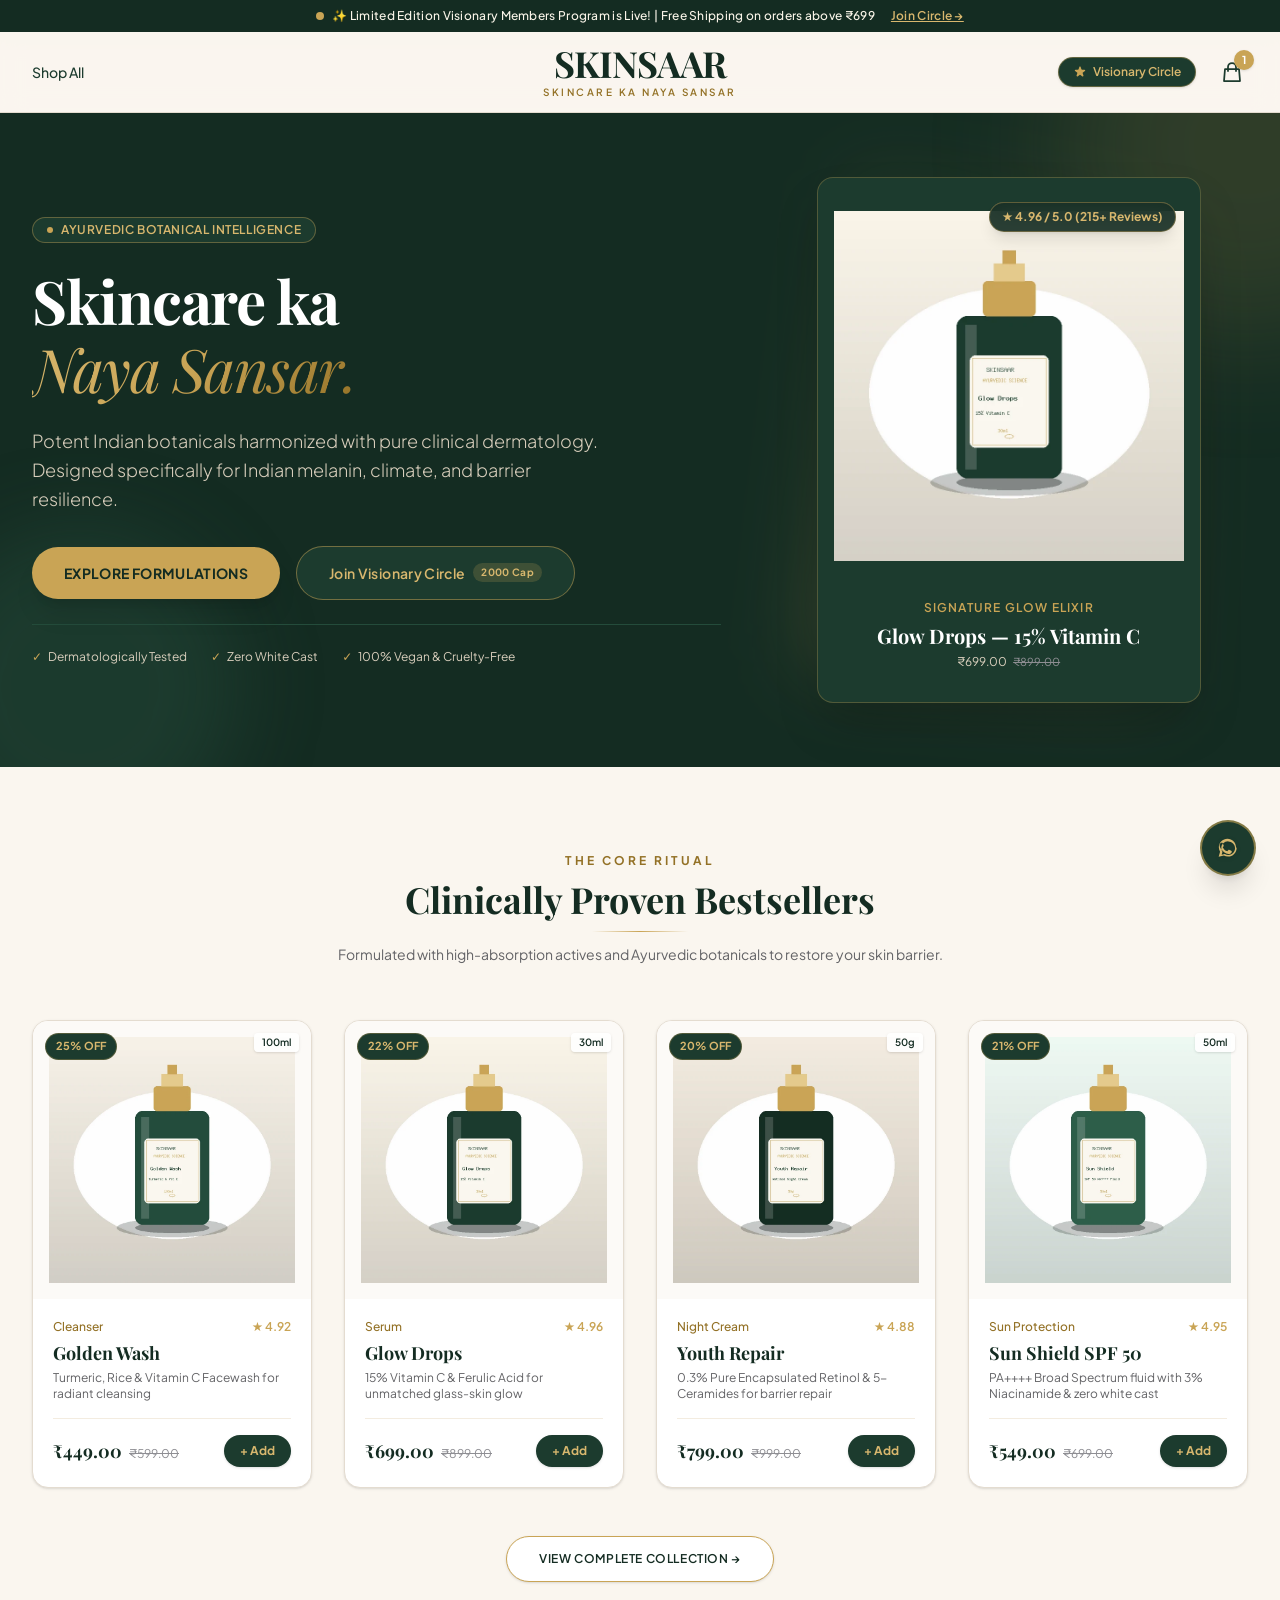
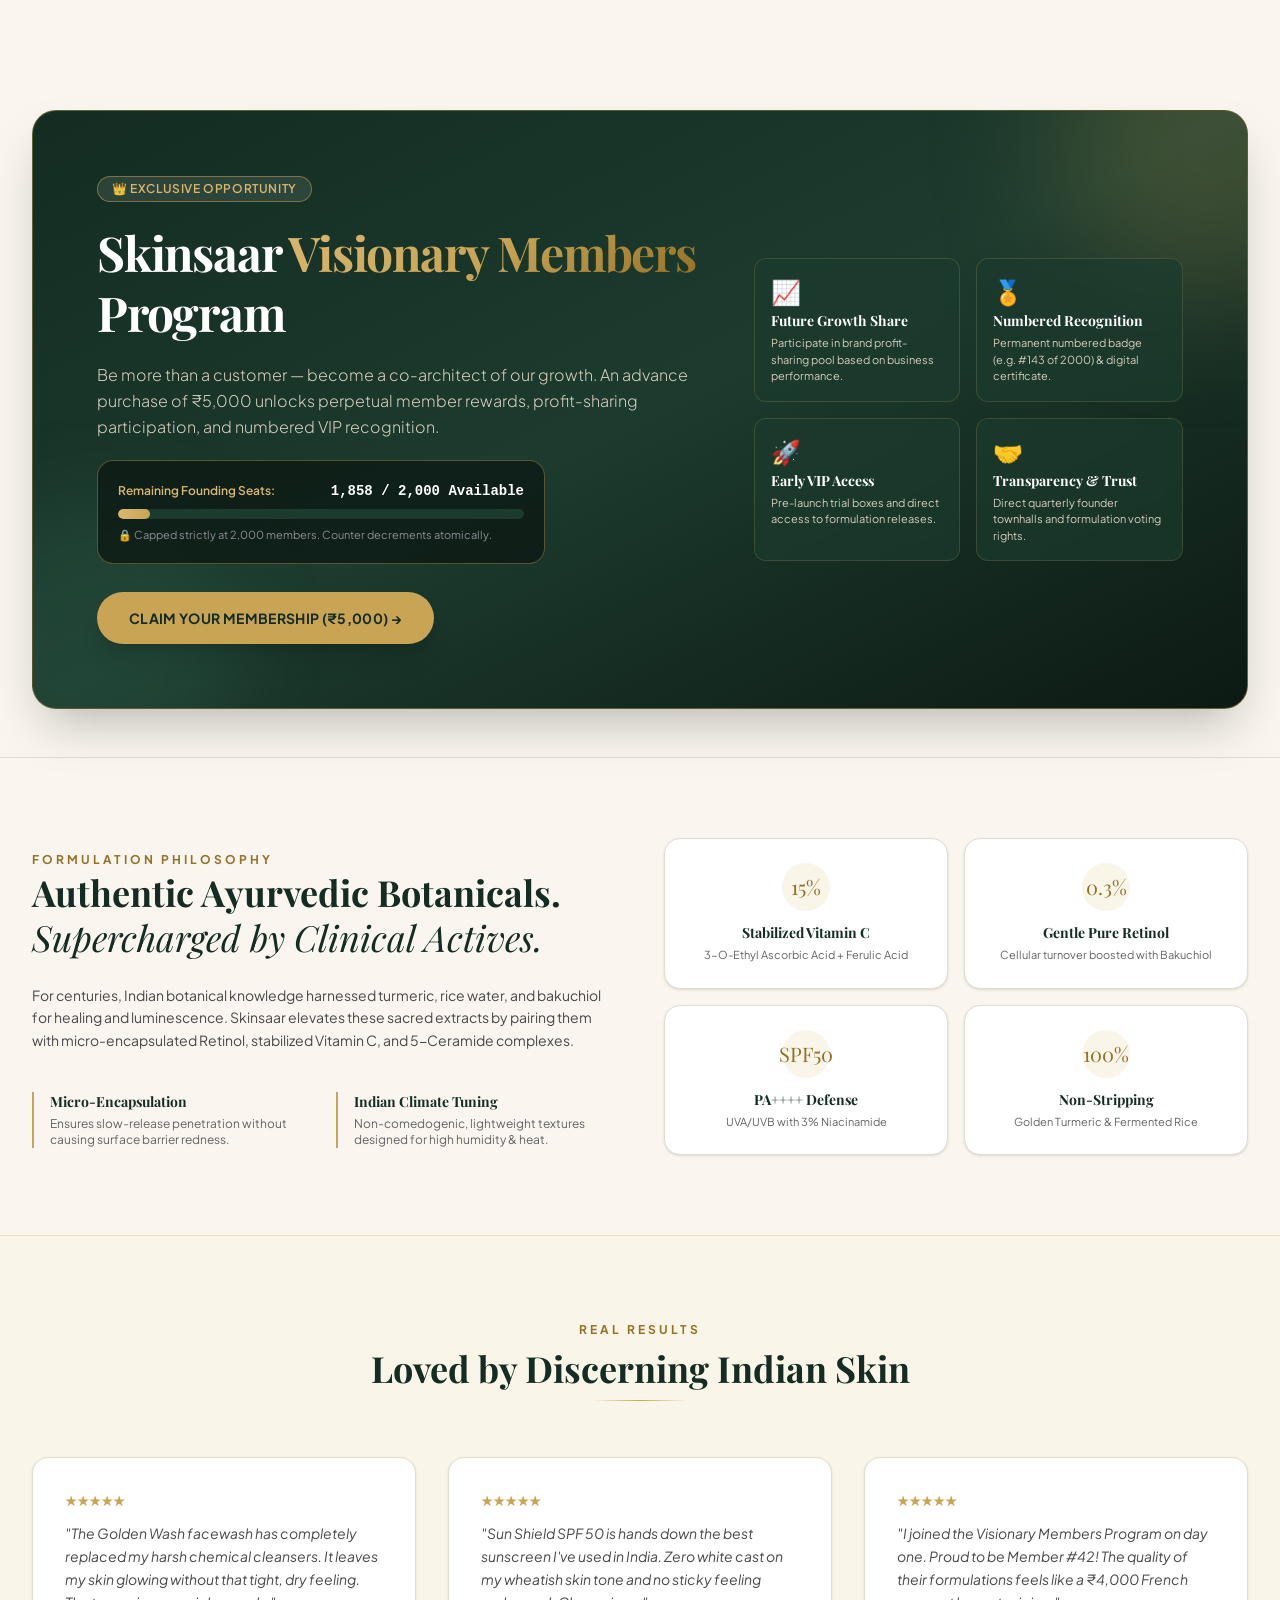
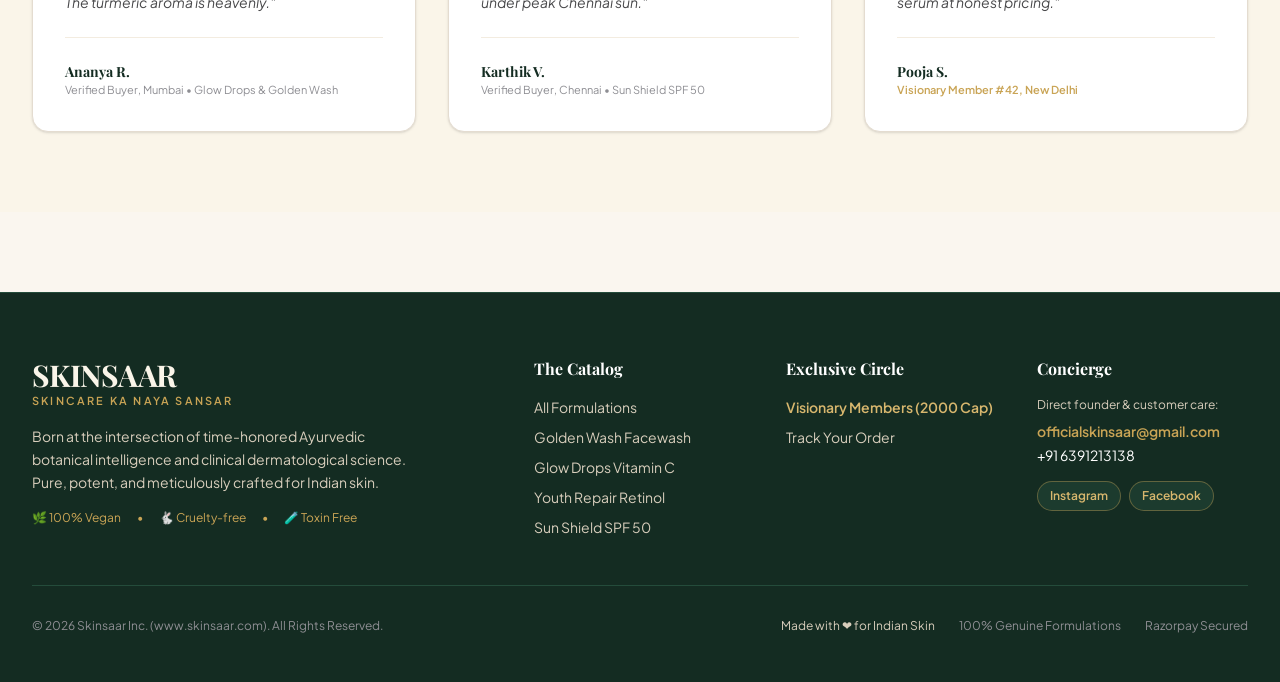
==== index.html @ 2adf2242 "Remove links from desktop navigation Removed 'Formulations' and 'Visionary Circle' links from the na" ====
<!DOCTYPE html>
<html lang="en" class="scroll-smooth">
<head>
    <meta charset="UTF-8">
    <meta name="viewport" content="width=device-width, initial-scale=1.0">
    <title>Skinsaar — Skincare ka Naya Sansar | Luxury Ayurvedic Dermatology</title>
    <meta name="description" content="Skinsaar is an Indian D2C luxury skincare brand merging potent botanical intelligence with clinically backed actives for radiant, healthy Indian skin.">
    
    <!-- Google Fonts -->
    <link rel="preconnect" href="https://fonts.googleapis.com">
    <link rel="preconnect" href="https://fonts.gstatic.com" crossorigin>
    <link href="https://fonts.googleapis.com/css2?family=Alex+Brush&family=Cormorant+Garamond:ital,wght@0,400;0,500;0,600;0,700;1,400&family=Playfair+Display:ital,wght@0,400;0,500;0,600;0,700;1,400;1,600&family=Plus+Jakarta+Sans:wght@300;400;500;600;700&display=swap" rel="stylesheet">
    
    <!-- Tailwind Compiled CSS -->
    <link rel="stylesheet" href="css/app.css">
</head>
<body class="bg-[#FAF6EF] text-[#1D1D1F] font-sans antialiased selection:bg-[#C9A455] selection:text-white flex flex-col min-h-screen">

    <!-- Top Announcement Bar -->
    <div class="bg-[#142C22] text-[#FAF5E9] text-xs font-medium py-2 px-4 text-center tracking-wide relative overflow-hidden">
        <div class="flex items-center justify-center space-x-2">
            <span class="inline-block w-2 h-2 rounded-full bg-[#C9A455] animate-pulse"></span>
            <span>✨ Limited Edition Visionary Members Program is Live! | Free Shipping on orders above ₹699</span>
            <a href="visionary.html" class="underline text-[#D8B76E] hover:text-white ml-2 font-semibold">Join Circle &rarr;</a>
        </div>
    </div>

    <!-- Sticky Main Navigation Header -->
    <header class="sticky top-0 z-40 bg-[#FAF6EF]/90 backdrop-blur-md border-b border-[#E4DCD0] transition-all duration-300">
        <div class="max-w-7xl mx-auto px-4 sm:px-6 lg:px-8">
            <div class="grid grid-cols-[1fr_auto_1fr] items-center h-20">
                
                <!-- Left Column: Desktop Nav Links / Mobile Hamburger -->
                <div class="flex items-center justify-start">
                    <!-- Mobile Menu Button -->
                    <button type="button" id="mobile-menu-btn" class="md:hidden text-[#1C3B2E] hover:text-[#C9A455] p-2 -ml-2 focus:outline-none focus:ring-2 focus:ring-[#C9A455]/40 rounded-lg transition-colors" aria-label="Open Navigation Menu">
                        <svg class="w-6 h-6" fill="none" stroke="currentColor" viewBox="0 0 24 24">
                            <path stroke-linecap="round" stroke-linejoin="round" stroke-width="1.75" d="M4 6h16M4 12h16M4 18h16"/>
                        </svg>
                    </button>

                    <!-- Desktop Nav Links -->
                    <nav class="hidden md:flex items-center space-x-6">
                        <a href="products.html" class="text-sm font-medium text-[#1C3B2E] hover:text-[#C9A455] transition-colors duration-200">Shop All</a>
                    </nav>
                </div>

                <!-- Center Column: Horizontally Centered Brand Wordmark -->
                <div class="flex items-center justify-center text-center px-2">
                    <a href="index.html" class="group block py-1">
                        <span class="font-serif text-2xl sm:text-3xl md:text-4xl tracking-tight text-[#142C22] group-hover:text-[#C9A455] transition-colors duration-300 font-bold block leading-none">SKINSAAR</span>
                        <span class="block text-[8.5px] sm:text-[10px] tracking-[0.22em] sm:tracking-[0.25em] text-[#937126] uppercase font-sans font-semibold mt-1 whitespace-nowrap">Skincare ka Naya Sansar</span>
                    </a>
                </div>

                <!-- Right Column: Action Icons & Membership CTA -->
                <div class="flex items-center justify-end space-x-3 sm:space-x-5 text-[#1C3B2E]">
                    
                    <!-- Visionary Badge CTA -->
                    <a href="visionary.html" class="hidden lg:inline-flex items-center px-3.5 py-1.5 rounded-full text-xs font-semibold bg-[#1C3B2E] text-[#D8B76E] border border-[#C9A455]/40 hover:bg-[#142C22] hover:border-[#C9A455] transition-all duration-200 shadow-sm whitespace-nowrap">
                        <svg class="w-3.5 h-3.5 mr-1.5 text-[#C9A455]" fill="currentColor" viewBox="0 0 20 20">
                            <path d="M9.049 2.927c.3-.921 1.603-.921 1.902 0l1.07 3.292a1 1 0 00.95.69h3.462c.969 0 1.371 1.24.588 1.81l-2.8 2.034a1 1 0 00-.364 1.118l1.07 3.292c.3.921-.755 1.688-1.54 1.118l-2.8-2.034a1 1 0 00-1.175 0l-2.8 2.034c-.784.57-1.838-.197-1.539-1.118l1.07-3.292a1 1 0 00-.364-1.118L2.98 8.72c-.783-.57-.38-1.81.588-1.81h3.461a1 1 0 00.951-.69l1.07-3.292z"/>
                        </svg>
                        Visionary Circle
                    </a>

                    <!-- Track Order Link -->
                    <a href="track-order.html" class="hover:text-[#C9A455] transition-colors p-1 hidden sm:block text-xs font-medium" title="Track Order">
                        Track Order
                    </a>

                    <!-- Slide-over Cart Trigger Button -->
                    <button type="button" id="cart-drawer-btn" class="relative hover:text-[#C9A455] transition-colors p-1" aria-label="Open Cart Bag">
                        <svg class="w-6 h-6" fill="none" stroke="currentColor" viewBox="0 0 24 24">
                            <path stroke-linecap="round" stroke-linejoin="round" stroke-width="1.75" d="M16 11V7a4 4 0 00-8 0v4M5 9h14l1 12H4L5 9z"/>
                        </svg>
                        <span id="cart-badge-count" class="absolute -top-1.5 -right-1.5 bg-[#C9A455] text-white text-[11px] font-bold w-5 h-5 rounded-full flex items-center justify-center shadow-sm">
                            1
                        </span>
                    </button>
                </div>
            </div>
        </div>

        <!-- Mobile Navigation Menu Dropdown -->
        <div id="mobile-menu" class="hidden md:hidden bg-[#FAF6EF] border-b border-[#E4DCD0] px-4 pt-3 pb-6 space-y-3">
            <a href="products.html" class="block py-2 text-base font-medium text-[#1C3B2E] border-b border-[#EBE4D8]">Shop All Formulations</a>
            <a href="products.html" class="block py-2 text-base font-medium text-[#1C3B2E] border-b border-[#EBE4D8]">Golden Wash Facewash</a>
            <a href="product-detail.html" class="block py-2 text-base font-medium text-[#1C3B2E] border-b border-[#EBE4D8]">Glow Drops Vitamin C Serum</a>
            <a href="products.html" class="block py-2 text-base font-medium text-[#1C3B2E] border-b border-[#EBE4D8]">Youth Repair Retinol Cream</a>
            <a href="products.html" class="block py-2 text-base font-medium text-[#1C3B2E] border-b border-[#EBE4D8]">Sun Shield SPF 50 Sunscreen</a>
            <a href="track-order.html" class="block py-2 text-base font-medium text-[#1C3B2E] border-b border-[#EBE4D8]">Track Order</a>
            <div class="py-2 flex items-center justify-between flex-wrap gap-2">
                <a href="visionary.html" class="inline-flex items-center px-3.5 py-1.5 rounded-full text-xs font-semibold bg-[#1C3B2E] text-[#D8B76E] border border-[#C9A455]/40 hover:bg-[#142C22] shadow-sm">
                    👑 Visionary Circle (2000 Cap)
                </a>
            </div>
        </div>
    </header>

    <!-- Main Content -->
    <main class="flex-grow">

        <!-- ==========================================================
             HERO SECTION
        ========================================================== -->
        <section class="relative bg-[#142C22] text-[#FAF5E9] overflow-hidden min-h-[580px] flex items-center">
            <!-- Subtle Botanical Background Glow -->
            <div class="absolute inset-0 botanical-pattern opacity-10 pointer-events-none"></div>
            <div class="absolute -top-40 -right-40 w-96 h-96 bg-[#C9A455]/15 rounded-full blur-3xl pointer-events-none"></div>
            <div class="absolute -bottom-20 -left-20 w-80 h-80 bg-[#2E5E4A]/30 rounded-full blur-2xl pointer-events-none"></div>

            <div class="max-w-7xl mx-auto px-4 sm:px-6 lg:px-8 py-16 relative z-10 w-full">
                <div class="grid grid-cols-1 lg:grid-cols-12 gap-12 items-center">
                    
                    <!-- Hero Left Copy -->
                    <div class="lg:col-span-7 space-y-6 text-center lg:text-left">
                        <div class="inline-flex items-center space-x-2 px-3.5 py-1 rounded-full bg-[#1C3B2E] border border-[#C9A455]/40 text-[#D8B76E] text-xs font-semibold tracking-wider uppercase">
                            <span class="w-1.5 h-1.5 rounded-full bg-[#C9A455] animate-ping"></span>
                            <span>Ayurvedic Botanical Intelligence</span>
                        </div>

                        <h1 class="font-serif text-4xl sm:text-5xl lg:text-6xl font-bold tracking-tight text-white leading-[1.12]">
                            Skincare ka <br class="hidden sm:inline">
                            <span class="gold-gradient-text italic font-normal">Naya Sansar.</span>
                        </h1>

                        <p class="text-base sm:text-lg text-[#D8CEBC] font-light max-w-xl mx-auto lg:mx-0 leading-relaxed">
                            Potent Indian botanicals harmonized with pure clinical dermatology. Designed specifically for Indian melanin, climate, and barrier resilience.
                        </p>

                        <!-- Dual Action CTAs -->
                        <div class="flex flex-col sm:flex-row items-center justify-center lg:justify-start gap-4 pt-2">
                            <a href="products.html" class="w-full sm:w-auto px-8 py-4 rounded-full bg-[#C9A455] text-[#142C22] hover:bg-[#D8B76E] text-sm font-bold tracking-wide uppercase shadow-xl transition-all duration-300 transform hover:-translate-y-0.5 text-center">
                                Explore Formulations
                            </a>
                            <a href="visionary.html" class="w-full sm:w-auto px-8 py-4 rounded-full bg-[#1C3B2E] text-[#D8B76E] border border-[#C9A455]/50 hover:bg-[#244C3B] hover:border-[#C9A455] text-sm font-semibold tracking-wide transition-all duration-300 text-center flex items-center justify-center space-x-2">
                                <span>Join Visionary Circle</span>
                                <span class="bg-[#C9A455]/20 text-[#D8B76E] text-[10px] px-2 py-0.5 rounded-full font-bold">2000 Cap</span>
                            </a>
                        </div>

                        <!-- Trust Badges -->
                        <div class="pt-6 border-t border-[#244C3B] flex flex-wrap items-center justify-center lg:justify-start gap-6 text-xs text-[#D8CEBC]">
                            <div class="flex items-center space-x-1.5">
                                <span class="text-[#C9A455]">✓</span>
                                <span>Dermatologically Tested</span>
                            </div>
                            <div class="flex items-center space-x-1.5">
                                <span class="text-[#C9A455]">✓</span>
                                <span>Zero White Cast</span>
                            </div>
                            <div class="flex items-center space-x-1.5">
                                <span class="text-[#C9A455]">✓</span>
                                <span>100% Vegan & Cruelty-Free</span>
                            </div>
                        </div>
                    </div>

                    <!-- Hero Right Product Visual -->
                    <div class="lg:col-span-5 relative flex justify-center">
                        <div class="relative w-72 sm:w-84 lg:w-96">
                            <!-- Gold Shimmer Aura -->
                            <div class="absolute inset-0 rounded-3xl bg-gradient-to-tr from-[#C9A455]/20 to-transparent blur-2xl transform rotate-6 scale-95"></div>
                            
                            <div class="relative bg-[#1C3B2E] border border-[#C9A455]/30 rounded-2xl p-4 shadow-2xl overflow-hidden group">
                                <a href="product-detail.html">
                                    <img src="images/products/glow-drops-1.webp" alt="Skinsaar Glow Drops Formulation" class="w-full h-80 sm:h-96 object-contain rounded-xl transform group-hover:scale-105 transition-transform duration-500 bg-[#FCFAF7]/10">
                                </a>
                                
                                <!-- Floating Badge -->
                                <div class="absolute top-6 right-6 bg-[#142C22]/90 backdrop-blur-md border border-[#C9A455]/40 text-[#D8B76E] text-xs font-bold px-3 py-1.5 rounded-full shadow-lg">
                                    ★ 4.96 / 5.0 (215+ Reviews)
                                </div>

                                <!-- Card Caption -->
                                <div class="p-4 text-center">
                                    <span class="text-xs text-[#C9A455] uppercase tracking-widest font-semibold">Signature Glow Elixir</span>
                                    <h3 class="font-serif text-xl font-bold text-white mt-1">
                                        <a href="product-detail.html" class="hover:text-[#D8B76E] transition-colors">Glow Drops — 15% Vitamin C</a>
                                    </h3>
                                    <p class="text-xs text-[#D8CEBC] mt-1">₹699.00 <span class="line-through text-[#8E8E93] text-[11px] ml-1">₹899.00</span></p>
                                </div>
                            </div>
                        </div>
                    </div>

                </div>
            </div>
        </section>

        <!-- ==========================================================
             BESTSELLER FORMULATIONS GRID
        ========================================================== -->
        <section class="max-w-7xl mx-auto px-4 sm:px-6 lg:px-8 py-20">
            <div class="text-center max-w-2xl mx-auto mb-14">
                <span class="text-xs font-bold tracking-[0.25em] text-[#937126] uppercase font-sans">The Core Ritual</span>
                <h2 class="font-serif text-3xl sm:text-4xl font-bold text-[#142C22] mt-2 mb-3">Clinically Proven Bestsellers</h2>
                <div class="gold-hairline w-24 mx-auto my-3"></div>
                <p class="text-sm text-[#636366]">Formulated with high-absorption actives and Ayurvedic botanicals to restore your skin barrier.</p>
            </div>

            <div class="grid grid-cols-1 sm:grid-cols-2 lg:grid-cols-4 gap-8">
                
                <!-- Product 1: Golden Wash -->
                <div class="bg-white rounded-2xl border border-[#E4DCD0] shadow-sm hover:shadow-xl transition-all duration-300 overflow-hidden flex flex-col group">
                    <div class="relative bg-[#FCFAF7] overflow-hidden aspect-square flex items-center justify-center p-4">
                        <a href="product-detail.html" class="block w-full h-full">
                            <img src="images/products/golden-wash-1.webp" alt="Golden Wash Facewash" class="w-full h-full object-contain transform group-hover:scale-105 transition-transform duration-500">
                        </a>
                        <span class="absolute top-3 left-3 bg-[#1C3B2E] text-[#D8B76E] text-[11px] font-bold px-2.5 py-1 rounded-full border border-[#C9A455]/30">
                            25% OFF
                        </span>
                        <span class="absolute top-3 right-3 bg-white/90 text-[#142C22] text-[10px] font-semibold px-2 py-0.5 rounded shadow-sm">
                            100ml
                        </span>
                    </div>
                    <div class="p-5 flex-1 flex flex-col justify-between">
                        <div>
                            <div class="flex items-center justify-between text-xs text-[#8E8E93] mb-1.5">
                                <span class="font-medium text-[#937126]">Cleanser</span>
                                <span class="flex items-center text-[#C9A455] font-semibold">★ 4.92</span>
                            </div>
                            <h3 class="font-serif text-lg font-bold text-[#142C22] group-hover:text-[#C9A455] transition-colors leading-snug">
                                <a href="product-detail.html">Golden Wash</a>
                            </h3>
                            <p class="text-xs text-[#636366] mt-1 line-clamp-2">Turmeric, Rice & Vitamin C Facewash for radiant cleansing</p>
                        </div>
                        <div class="pt-4 mt-4 border-t border-[#F3ECE0] flex items-center justify-between">
                            <div>
                                <span class="font-serif text-lg font-bold text-[#142C22]">₹449.00</span>
                                <span class="text-xs line-through text-[#8E8E93] ml-1">₹599.00</span>
                            </div>
                            <button type="button" data-add-to-cart="1" class="px-4 py-2 rounded-full bg-[#1C3B2E] text-[#D8B76E] hover:bg-[#142C22] text-xs font-bold transition-colors flex items-center space-x-1 shadow-sm">
                                <span>+ Add</span>
                            </button>
                        </div>
                    </div>
                </div>

                <!-- Product 2: Glow Drops -->
                <div class="bg-white rounded-2xl border border-[#E4DCD0] shadow-sm hover:shadow-xl transition-all duration-300 overflow-hidden flex flex-col group">
                    <div class="relative bg-[#FCFAF7] overflow-hidden aspect-square flex items-center justify-center p-4">
                        <a href="product-detail.html" class="block w-full h-full">
                            <img src="images/products/glow-drops-1.webp" alt="Glow Drops Vitamin C Serum" class="w-full h-full object-contain transform group-hover:scale-105 transition-transform duration-500">
                        </a>
                        <span class="absolute top-3 left-3 bg-[#1C3B2E] text-[#D8B76E] text-[11px] font-bold px-2.5 py-1 rounded-full border border-[#C9A455]/30">
                            22% OFF
                        </span>
                        <span class="absolute top-3 right-3 bg-white/90 text-[#142C22] text-[10px] font-semibold px-2 py-0.5 rounded shadow-sm">
                            30ml
                        </span>
                    </div>
                    <div class="p-5 flex-1 flex flex-col justify-between">
                        <div>
                            <div class="flex items-center justify-between text-xs text-[#8E8E93] mb-1.5">
                                <span class="font-medium text-[#937126]">Serum</span>
                                <span class="flex items-center text-[#C9A455] font-semibold">★ 4.96</span>
                            </div>
                            <h3 class="font-serif text-lg font-bold text-[#142C22] group-hover:text-[#C9A455] transition-colors leading-snug">
                                <a href="product-detail.html">Glow Drops</a>
                            </h3>
                            <p class="text-xs text-[#636366] mt-1 line-clamp-2">15% Vitamin C & Ferulic Acid for unmatched glass-skin glow</p>
                        </div>
                        <div class="pt-4 mt-4 border-t border-[#F3ECE0] flex items-center justify-between">
                            <div>
                                <span class="font-serif text-lg font-bold text-[#142C22]">₹699.00</span>
                                <span class="text-xs line-through text-[#8E8E93] ml-1">₹899.00</span>
                            </div>
                            <button type="button" data-add-to-cart="2" class="px-4 py-2 rounded-full bg-[#1C3B2E] text-[#D8B76E] hover:bg-[#142C22] text-xs font-bold transition-colors flex items-center space-x-1 shadow-sm">
                                <span>+ Add</span>
                            </button>
                        </div>
                    </div>
                </div>

                <!-- Product 3: Youth Repair -->
                <div class="bg-white rounded-2xl border border-[#E4DCD0] shadow-sm hover:shadow-xl transition-all duration-300 overflow-hidden flex flex-col group">
                    <div class="relative bg-[#FCFAF7] overflow-hidden aspect-square flex items-center justify-center p-4">
                        <a href="product-detail.html" class="block w-full h-full">
                            <img src="images/products/youth-repair-1.webp" alt="Youth Repair Retinol Night Cream" class="w-full h-full object-contain transform group-hover:scale-105 transition-transform duration-500">
                        </a>
                        <span class="absolute top-3 left-3 bg-[#1C3B2E] text-[#D8B76E] text-[11px] font-bold px-2.5 py-1 rounded-full border border-[#C9A455]/30">
                            20% OFF
                        </span>
                        <span class="absolute top-3 right-3 bg-white/90 text-[#142C22] text-[10px] font-semibold px-2 py-0.5 rounded shadow-sm">
                            50g
                        </span>
                    </div>
                    <div class="p-5 flex-1 flex flex-col justify-between">
                        <div>
                            <div class="flex items-center justify-between text-xs text-[#8E8E93] mb-1.5">
                                <span class="font-medium text-[#937126]">Night Cream</span>
                                <span class="flex items-center text-[#C9A455] font-semibold">★ 4.88</span>
                            </div>
                            <h3 class="font-serif text-lg font-bold text-[#142C22] group-hover:text-[#C9A455] transition-colors leading-snug">
                                <a href="product-detail.html">Youth Repair</a>
                            </h3>
                            <p class="text-xs text-[#636366] mt-1 line-clamp-2">0.3% Pure Encapsulated Retinol & 5-Ceramides for barrier repair</p>
                        </div>
                        <div class="pt-4 mt-4 border-t border-[#F3ECE0] flex items-center justify-between">
                            <div>
                                <span class="font-serif text-lg font-bold text-[#142C22]">₹799.00</span>
                                <span class="text-xs line-through text-[#8E8E93] ml-1">₹999.00</span>
                            </div>
                            <button type="button" data-add-to-cart="3" class="px-4 py-2 rounded-full bg-[#1C3B2E] text-[#D8B76E] hover:bg-[#142C22] text-xs font-bold transition-colors flex items-center space-x-1 shadow-sm">
                                <span>+ Add</span>
                            </button>
                        </div>
                    </div>
                </div>

                <!-- Product 4: Sun Shield -->
                <div class="bg-white rounded-2xl border border-[#E4DCD0] shadow-sm hover:shadow-xl transition-all duration-300 overflow-hidden flex flex-col group">
                    <div class="relative bg-[#FCFAF7] overflow-hidden aspect-square flex items-center justify-center p-4">
                        <a href="product-detail.html" class="block w-full h-full">
                            <img src="images/products/sun-shield-1.webp" alt="Sun Shield SPF 50 Sunscreen" class="w-full h-full object-contain transform group-hover:scale-105 transition-transform duration-500">
                        </a>
                        <span class="absolute top-3 left-3 bg-[#1C3B2E] text-[#D8B76E] text-[11px] font-bold px-2.5 py-1 rounded-full border border-[#C9A455]/30">
                            21% OFF
                        </span>
                        <span class="absolute top-3 right-3 bg-white/90 text-[#142C22] text-[10px] font-semibold px-2 py-0.5 rounded shadow-sm">
                            50ml
                        </span>
                    </div>
                    <div class="p-5 flex-1 flex flex-col justify-between">
                        <div>
                            <div class="flex items-center justify-between text-xs text-[#8E8E93] mb-1.5">
                                <span class="font-medium text-[#937126]">Sun Protection</span>
                                <span class="flex items-center text-[#C9A455] font-semibold">★ 4.95</span>
                            </div>
                            <h3 class="font-serif text-lg font-bold text-[#142C22] group-hover:text-[#C9A455] transition-colors leading-snug">
                                <a href="product-detail.html">Sun Shield SPF 50</a>
                            </h3>
                            <p class="text-xs text-[#636366] mt-1 line-clamp-2">PA++++ Broad Spectrum fluid with 3% Niacinamide & zero white cast</p>
                        </div>
                        <div class="pt-4 mt-4 border-t border-[#F3ECE0] flex items-center justify-between">
                            <div>
                                <span class="font-serif text-lg font-bold text-[#142C22]">₹549.00</span>
                                <span class="text-xs line-through text-[#8E8E93] ml-1">₹699.00</span>
                            </div>
                            <button type="button" data-add-to-cart="4" class="px-4 py-2 rounded-full bg-[#1C3B2E] text-[#D8B76E] hover:bg-[#142C22] text-xs font-bold transition-colors flex items-center space-x-1 shadow-sm">
                                <span>+ Add</span>
                            </button>
                        </div>
                    </div>
                </div>

            </div>

            <!-- View All CTA -->
            <div class="text-center mt-12">
                <a href="products.html" class="inline-flex items-center px-8 py-3.5 rounded-full bg-white border border-[#C9A455] text-[#142C22] hover:bg-[#C9A455] hover:text-white font-semibold text-xs tracking-wider uppercase transition-all duration-300 shadow-sm">
                    View Complete Collection &rarr;
                </a>
            </div>
        </section>

        <!-- ==========================================================
             VISIONARY MEMBERS PROGRAM SPOTLIGHT CARD
        ========================================================== -->
        <section class="max-w-7xl mx-auto px-4 sm:px-6 lg:px-8 py-12">
            <div class="relative bg-gradient-to-br from-[#142C22] via-[#1C3B2E] to-[#0D1A14] text-white rounded-3xl p-8 sm:p-12 lg:p-16 border border-[#C9A455]/40 shadow-2xl overflow-hidden">
                
                <!-- Background Accents -->
                <div class="absolute -top-32 -right-32 w-80 h-80 bg-[#C9A455]/20 rounded-full blur-3xl pointer-events-none"></div>
                <div class="absolute -bottom-20 -left-20 w-72 h-72 bg-[#2E5E4A]/30 rounded-full blur-2xl pointer-events-none"></div>

                <div class="grid grid-cols-1 lg:grid-cols-12 gap-10 items-center relative z-10">
                    
                    <div class="lg:col-span-7 space-y-5">
                        <div class="inline-flex items-center space-x-2 px-3.5 py-1 rounded-full bg-[#FAF5E9]/10 border border-[#C9A455]/50 text-[#D8B76E] text-xs font-semibold uppercase tracking-wider">
                            <span>👑 Exclusive Opportunity</span>
                        </div>

                        <h2 class="font-serif text-3xl sm:text-4xl lg:text-5xl font-bold tracking-tight text-white leading-tight">
                            Skinsaar <span class="gold-gradient-text">Visionary Members</span> Program
                        </h2>

                        <p class="text-sm sm:text-base text-[#D8CEBC] font-light leading-relaxed">
                            Be more than a customer — become a co-architect of our growth. An advance purchase of ₹5,000 unlocks perpetual member rewards, profit-sharing participation, and numbered VIP recognition.
                        </p>

                        <!-- Live Counter Bar -->
                        <div class="bg-[#0D1A14]/80 border border-[#C9A455]/40 rounded-2xl p-5 max-w-md">
                            <div class="flex items-center justify-between text-xs font-semibold mb-2">
                                <span class="text-[#D8B76E]">Remaining Founding Seats:</span>
                                <span class="text-white font-mono text-sm">1,858 / 2,000 Available</span>
                            </div>
                            <div class="w-full bg-[#1C3B2E] rounded-full h-2.5 overflow-hidden">
                                <div class="bg-gradient-to-r from-[#D8B76E] to-[#C9A455] h-2.5 rounded-full transition-all duration-500" style="width: 8%"></div>
                            </div>
                            <p class="text-[11px] text-[#8E8E93] mt-2">🔒 Capped strictly at 2,000 members. Counter decrements atomically.</p>
                        </div>

                        <div class="pt-2">
                            <a href="visionary.html" class="inline-flex items-center px-8 py-4 rounded-full bg-[#C9A455] text-[#142C22] hover:bg-[#D8B76E] text-sm font-bold tracking-wide uppercase shadow-xl transition-all duration-300 transform hover:-translate-y-0.5">
                                Claim Your Membership (₹5,000) &rarr;
                            </a>
                        </div>
                    </div>

                    <!-- 4 Program Pillars -->
                    <div class="lg:col-span-5 grid grid-cols-1 sm:grid-cols-2 gap-4">
                        <div class="bg-[#1C3B2E]/70 border border-[#C9A455]/20 p-4 rounded-xl backdrop-blur-sm">
                            <span class="text-2xl mb-1 block">📈</span>
                            <h4 class="font-serif font-bold text-sm text-white">Future Growth Share</h4>
                            <p class="text-[11px] text-[#D8CEBC] mt-1">Participate in brand profit-sharing pool based on business performance.</p>
                        </div>
                        <div class="bg-[#1C3B2E]/70 border border-[#C9A455]/20 p-4 rounded-xl backdrop-blur-sm">
                            <span class="text-2xl mb-1 block">🏅</span>
                            <h4 class="font-serif font-bold text-sm text-white">Numbered Recognition</h4>
                            <p class="text-[11px] text-[#D8CEBC] mt-1">Permanent numbered badge (e.g. #143 of 2000) & digital certificate.</p>
                        </div>
                        <div class="bg-[#1C3B2E]/70 border border-[#C9A455]/20 p-4 rounded-xl backdrop-blur-sm">
                            <span class="text-2xl mb-1 block">🚀</span>
                            <h4 class="font-serif font-bold text-sm text-white">Early VIP Access</h4>
                            <p class="text-[11px] text-[#D8CEBC] mt-1">Pre-launch trial boxes and direct access to formulation releases.</p>
                        </div>
                        <div class="bg-[#1C3B2E]/70 border border-[#C9A455]/20 p-4 rounded-xl backdrop-blur-sm">
                            <span class="text-2xl mb-1 block">🤝</span>
                            <h4 class="font-serif font-bold text-sm text-white">Transparency & Trust</h4>
                            <p class="text-[11px] text-[#D8CEBC] mt-1">Direct quarterly founder townhalls and formulation voting rights.</p>
                        </div>
                    </div>

                </div>
            </div>
        </section>

        <!-- ==========================================================
             BRAND STORY & SCIENCE PILLARS
        ========================================================== -->
        <section class="max-w-7xl mx-auto px-4 sm:px-6 lg:px-8 py-20 border-t border-[#E4DCD0]">
            <div class="grid grid-cols-1 lg:grid-cols-2 gap-12 items-center">
                
                <div class="space-y-6">
                    <span class="text-xs font-bold tracking-[0.25em] text-[#937126] uppercase font-sans">Formulation Philosophy</span>
                    <h2 class="font-serif text-3xl sm:text-4xl font-bold text-[#142C22] leading-tight">
                        Authentic Ayurvedic Botanicals. <br>
                        <span class="italic font-normal">Supercharged by Clinical Actives.</span>
                    </h2>
                    <p class="text-sm text-[#48484A] leading-relaxed">
                        For centuries, Indian botanical knowledge harnessed turmeric, rice water, and bakuchiol for healing and luminescence. Skinsaar elevates these sacred extracts by pairing them with micro-encapsulated Retinol, stabilized Vitamin C, and 5-Ceramide complexes.
                    </p>
                    <div class="grid grid-cols-2 gap-6 pt-4 text-xs">
                        <div class="border-l-2 border-[#C9A455] pl-4">
                            <h4 class="font-bold text-[#142C22] text-sm mb-1">Micro-Encapsulation</h4>
                            <p class="text-[#636366]">Ensures slow-release penetration without causing surface barrier redness.</p>
                        </div>
                        <div class="border-l-2 border-[#C9A455] pl-4">
                            <h4 class="font-bold text-[#142C22] text-sm mb-1">Indian Climate Tuning</h4>
                            <p class="text-[#636366]">Non-comedogenic, lightweight textures designed for high humidity & heat.</p>
                        </div>
                    </div>
                </div>

                <div class="grid grid-cols-2 gap-4">
                    <div class="bg-white p-6 rounded-2xl border border-[#E4DCD0] shadow-sm text-center">
                        <div class="w-12 h-12 rounded-full bg-[#FAF5E9] text-[#937126] flex items-center justify-center mx-auto mb-3 text-xl font-serif">15%</div>
                        <h4 class="font-serif font-bold text-sm text-[#142C22]">Stabilized Vitamin C</h4>
                        <p class="text-[11px] text-[#636366] mt-1">3-O-Ethyl Ascorbic Acid + Ferulic Acid</p>
                    </div>
                    <div class="bg-white p-6 rounded-2xl border border-[#E4DCD0] shadow-sm text-center">
                        <div class="w-12 h-12 rounded-full bg-[#FAF5E9] text-[#937126] flex items-center justify-center mx-auto mb-3 text-xl font-serif">0.3%</div>
                        <h4 class="font-serif font-bold text-sm text-[#142C22]">Gentle Pure Retinol</h4>
                        <p class="text-[11px] text-[#636366] mt-1">Cellular turnover boosted with Bakuchiol</p>
                    </div>
                    <div class="bg-white p-6 rounded-2xl border border-[#E4DCD0] shadow-sm text-center">
                        <div class="w-12 h-12 rounded-full bg-[#FAF5E9] text-[#937126] flex items-center justify-center mx-auto mb-3 text-xl font-serif">SPF50</div>
                        <h4 class="font-serif font-bold text-sm text-[#142C22]">PA++++ Defense</h4>
                        <p class="text-[11px] text-[#636366] mt-1">UVA/UVB with 3% Niacinamide</p>
                    </div>
                    <div class="bg-white p-6 rounded-2xl border border-[#E4DCD0] shadow-sm text-center">
                        <div class="w-12 h-12 rounded-full bg-[#FAF5E9] text-[#937126] flex items-center justify-center mx-auto mb-3 text-xl font-serif">100%</div>
                        <h4 class="font-serif font-bold text-sm text-[#142C22]">Non-Stripping</h4>
                        <p class="text-[11px] text-[#636366] mt-1">Golden Turmeric & Fermented Rice</p>
                    </div>
                </div>

            </div>
        </section>

        <!-- ==========================================================
             TESTIMONIALS & SOCIAL PROOF
        ========================================================== -->
        <section class="bg-[#FAF5E9] py-20 border-t border-[#EEDEB2]">
            <div class="max-w-7xl mx-auto px-4 sm:px-6 lg:px-8">
                <div class="text-center max-w-xl mx-auto mb-14">
                    <span class="text-xs font-bold tracking-[0.25em] text-[#937126] uppercase font-sans">Real Results</span>
                    <h2 class="font-serif text-3xl sm:text-4xl font-bold text-[#142C22] mt-2 mb-3">Loved by Discerning Indian Skin</h2>
                    <div class="gold-hairline w-24 mx-auto my-3"></div>
                </div>

                <div class="grid grid-cols-1 md:grid-cols-3 gap-8">
                    <div class="bg-white p-8 rounded-2xl border border-[#E4DCD0] shadow-sm flex flex-col justify-between">
                        <div>
                            <div class="text-[#C9A455] text-sm mb-3">★★★★★</div>
                            <p class="text-xs sm:text-sm text-[#48484A] italic leading-relaxed">
                                "The Golden Wash facewash has completely replaced my harsh chemical cleansers. It leaves my skin glowing without that tight, dry feeling. The turmeric aroma is heavenly."
                            </p>
                        </div>
                        <div class="pt-6 mt-6 border-t border-[#F3ECE0]">
                            <p class="font-serif font-bold text-sm text-[#142C22]">Ananya R.</p>
                            <p class="text-[11px] text-[#8E8E93]">Verified Buyer, Mumbai • Glow Drops & Golden Wash</p>
                        </div>
                    </div>

                    <div class="bg-white p-8 rounded-2xl border border-[#E4DCD0] shadow-sm flex flex-col justify-between">
                        <div>
                            <div class="text-[#C9A455] text-sm mb-3">★★★★★</div>
                            <p class="text-xs sm:text-sm text-[#48484A] italic leading-relaxed">
                                "Sun Shield SPF 50 is hands down the best sunscreen I've used in India. Zero white cast on my wheatish skin tone and no sticky feeling under peak Chennai sun."
                            </p>
                        </div>
                        <div class="pt-6 mt-6 border-t border-[#F3ECE0]">
                            <p class="font-serif font-bold text-sm text-[#142C22]">Karthik V.</p>
                            <p class="text-[11px] text-[#8E8E93]">Verified Buyer, Chennai • Sun Shield SPF 50</p>
                        </div>
                    </div>

                    <div class="bg-white p-8 rounded-2xl border border-[#E4DCD0] shadow-sm flex flex-col justify-between">
                        <div>
                            <div class="text-[#C9A455] text-sm mb-3">★★★★★</div>
                            <p class="text-xs sm:text-sm text-[#48484A] italic leading-relaxed">
                                "I joined the Visionary Members Program on day one. Proud to be Member #42! The quality of their formulations feels like a ₹4,000 French serum at honest pricing."
                            </p>
                        </div>
                        <div class="pt-6 mt-6 border-t border-[#F3ECE0]">
                            <p class="font-serif font-bold text-sm text-[#142C22]">Pooja S.</p>
                            <p class="text-[11px] text-[#C9A455] font-semibold">Visionary Member #42, New Delhi</p>
                        </div>
                    </div>
                </div>
            </div>
        </section>

    </main>

    <!-- ==========================================================
         SLIDE-OVER SHOPPING BAG DRAWER
    ========================================================== -->
    <div id="cart-drawer" class="fixed inset-0 z-50 overflow-hidden pointer-events-none transition-opacity duration-300 opacity-0">
        <!-- Backdrop -->
        <div id="cart-backdrop" class="absolute inset-0 bg-[#0D1A14]/60 backdrop-blur-sm transition-opacity"></div>

        <div class="fixed inset-y-0 right-0 max-w-full flex pl-10">
            <div id="cart-panel" class="w-screen max-w-md bg-[#FAF6EF] shadow-2xl flex flex-col pointer-events-auto transform translate-x-full transition-transform duration-300 ease-in-out border-l border-[#E4DCD0]">
                
                <!-- Drawer Header -->
                <div class="p-5 border-b border-[#E4DCD0] flex items-center justify-between bg-white">
                    <div class="flex items-center space-x-2">
                        <h2 class="font-serif text-xl font-bold text-[#142C22]">Shopping Bag</h2>
                        <span id="drawer-item-count" class="text-xs bg-[#FAF5E9] text-[#937126] font-semibold px-2 py-0.5 rounded-full border border-[#EEDEB2]">1 item</span>
                    </div>
                    <button type="button" id="cart-close-btn" class="text-[#8E8E93] hover:text-[#1C3B2E] p-1.5 rounded-lg focus:outline-none" aria-label="Close Bag">
                        <svg class="w-6 h-6" fill="none" stroke="currentColor" viewBox="0 0 24 24">
                            <path stroke-linecap="round" stroke-linejoin="round" stroke-width="2" d="M6 18L18 6M6 6l12 12"/>
                        </svg>
                    </button>
                </div>

                <!-- Free Shipping Progress Bar -->
                <div id="free-shipping-container" class="bg-[#FAF5E9] px-5 py-3 border-b border-[#EEDEB2] text-xs">
                    <p id="free-shipping-text" class="text-[#73571A] font-medium mb-1.5">Add ₹699 for Free Delivery across India</p>
                    <div class="w-full bg-[#EBE4D8] rounded-full h-1.5 overflow-hidden">
                        <div id="free-shipping-bar" class="bg-[#C9A455] h-1.5 rounded-full transition-all duration-300" style="width: 100%"></div>
                    </div>
                </div>

                <!-- Drawer Cart Items Container -->
                <div id="drawer-items-list" class="flex-1 overflow-y-auto p-5 space-y-4">
                    <!-- Populated dynamically via JS -->
                </div>

                <!-- Drawer Footer & Checkout Action -->
                <div id="drawer-footer" class="p-5 border-t border-[#E4DCD0] bg-white space-y-4">
                    
                    <!-- Promo Coupon Input -->
                    <form id="drawer-coupon-form" class="flex space-x-2">
                        <input type="text" id="drawer-coupon-code" placeholder="Promo code (e.g. WELCOME10)" class="flex-1 uppercase text-xs px-3 py-2 border border-[#D8CEBC] rounded-md focus:ring-1 focus:ring-[#C9A455] focus:border-[#C9A455] outline-none">
                        <button type="submit" class="px-4 py-2 bg-[#FAF5E9] border border-[#C9A455] text-[#937126] text-xs font-semibold rounded-md hover:bg-[#C9A455] hover:text-white transition-colors">Apply</button>
                    </form>
                    <div id="drawer-coupon-applied" class="hidden text-xs text-[#3E7A62] bg-[#EEF9F4] p-2 rounded flex items-center justify-between">
                        <span id="drawer-coupon-name">Coupon Applied</span>
                        <button type="button" id="drawer-remove-coupon" class="text-red-500 hover:underline font-medium">Remove</button>
                    </div>

                    <!-- Price Breakdown -->
                    <div class="space-y-1.5 text-xs text-[#636366]">
                        <div class="flex justify-between">
                            <span>Subtotal</span>
                            <span id="drawer-subtotal" class="font-medium text-[#1D1D1F]">₹699.00</span>
                        </div>
                        <div id="drawer-discount-row" class="flex justify-between text-[#3E7A62] hidden">
                            <span>Discount</span>
                            <span id="drawer-discount">-₹0.00</span>
                        </div>
                        <div class="flex justify-between">
                            <span>Estimated Shipping</span>
                            <span id="drawer-shipping" class="font-medium text-[#3E7A62]">FREE</span>
                        </div>
                        <div class="flex justify-between text-sm font-bold text-[#142C22] pt-2 border-t border-[#E4DCD0]">
                            <span>Total</span>
                            <span id="drawer-total">₹699.00</span>
                        </div>
                    </div>

                    <!-- Direct Checkout CTA -->
                    <button type="button" onclick="alert('Demo Mode: In production, this opens the secure Razorpay Checkout.')" class="w-full flex items-center justify-center px-6 py-3.5 rounded-full bg-[#1C3B2E] text-[#D8B76E] hover:bg-[#142C22] text-sm font-bold tracking-wide uppercase shadow-lg transition-all duration-200 group">
                        <span>Proceed to Checkout</span>
                        <svg class="w-4 h-4 ml-2 group-hover:translate-x-1 transition-transform" fill="none" stroke="currentColor" viewBox="0 0 24 24">
                            <path stroke-linecap="round" stroke-linejoin="round" stroke-width="2" d="M14 5l7 7m0 0l-7 7m7-7H3"/>
                        </svg>
                    </button>

                    <!-- Trust Icons inside drawer -->
                    <div class="flex items-center justify-center space-x-4 text-[10px] text-[#8E8E93] pt-1">
                        <span class="flex items-center">🔒 256-bit SSL Secure</span>
                        <span>•</span>
                        <span>⚡ Razorpay Fast Checkout</span>
                    </div>
                </div>

            </div>
        </div>
    </div>

    <!-- ==========================================================
         LUXURY BRAND FOOTER
    ========================================================== -->
    <footer class="bg-[#142C22] text-[#FAF5E9] pt-16 pb-12 border-t border-[#244C3B] mt-20">
        <div class="max-w-7xl mx-auto px-4 sm:px-6 lg:px-8">
            <div class="grid grid-cols-1 md:grid-cols-2 lg:grid-cols-5 gap-10 pb-12 border-b border-[#244C3B]">
                
                <!-- Col 1 & 2: Brand Heritage & Story -->
                <div class="lg:col-span-2 space-y-4">
                    <a href="index.html" class="block">
                        <span class="font-serif text-3xl font-bold tracking-tight text-[#FAF5E9]">SKINSAAR</span>
                        <span class="block text-[11px] tracking-[0.2em] text-[#C9A455] uppercase font-semibold">Skincare ka Naya Sansar</span>
                    </a>
                    <p class="text-sm text-[#D8CEBC] leading-relaxed max-w-sm">
                        Born at the intersection of time-honored Ayurvedic botanical intelligence and clinical dermatological science. Pure, potent, and meticulously crafted for Indian skin.
                    </p>
                    <div class="flex items-center space-x-4 text-xs text-[#C9A455]">
                        <span class="flex items-center">🌿 100% Vegan</span>
                        <span>•</span>
                        <span>🐇 Cruelty-free</span>
                        <span>•</span>
                        <span>🧪 Toxin Free</span>
                    </div>
                </div>

                <!-- Col 3: Shop Links -->
                <div>
                    <h3 class="font-serif text-base font-bold text-white mb-4">The Catalog</h3>
                    <ul class="space-y-2.5 text-sm text-[#D8CEBC]">
                        <li><a href="products.html" class="hover:text-[#C9A455] transition-colors">All Formulations</a></li>
                        <li><a href="products.html" class="hover:text-[#C9A455] transition-colors">Golden Wash Facewash</a></li>
                        <li><a href="product-detail.html" class="hover:text-[#C9A455] transition-colors">Glow Drops Vitamin C</a></li>
                        <li><a href="products.html" class="hover:text-[#C9A455] transition-colors">Youth Repair Retinol</a></li>
                        <li><a href="products.html" class="hover:text-[#C9A455] transition-colors">Sun Shield SPF 50</a></li>
                    </ul>
                </div>

                <!-- Col 4: Exclusive Programs & Company -->
                <div>
                    <h3 class="font-serif text-base font-bold text-white mb-4">Exclusive Circle</h3>
                    <ul class="space-y-2.5 text-sm text-[#D8CEBC]">
                        <li><a href="visionary.html" class="hover:text-[#C9A455] font-semibold text-[#D8B76E] transition-colors">Visionary Members (2000 Cap)</a></li>
                        <li><a href="track-order.html" class="hover:text-[#C9A455] transition-colors">Track Your Order</a></li>
                    </ul>
                </div>

                <!-- Col 5: Contact & Concierge -->
                <div>
                    <h3 class="font-serif text-base font-bold text-white mb-4">Concierge</h3>
                    <p class="text-xs text-[#D8CEBC] mb-2">Direct founder & customer care:</p>
                    <p class="text-sm font-semibold text-[#C9A455] mb-1">
                        <a href="mailto:officialskinsaar@gmail.com" class="hover:underline">officialskinsaar@gmail.com</a>
                    </p>
                    <p class="text-sm text-white mb-3">
                        <a href="tel:+916391213138" class="hover:underline">+91 6391213138</a>
                    </p>
                    <div class="flex items-center space-x-2 pt-1">
                        <a href="https://instagram.com/skinsaar.official" target="_blank" rel="noopener noreferrer" class="inline-flex items-center text-xs font-semibold px-3 py-1.5 rounded-full bg-[#1C3B2E] text-[#D8B76E] border border-[#C9A455]/40 hover:bg-[#244C3B] hover:border-[#C9A455] transition-colors" title="Instagram">
                            Instagram
                        </a>
                        <a href="https://facebook.com/skinsaar.official" target="_blank" rel="noopener noreferrer" class="inline-flex items-center text-xs font-semibold px-3 py-1.5 rounded-full bg-[#1C3B2E] text-[#D8B76E] border border-[#C9A455]/40 hover:bg-[#244C3B] hover:border-[#C9A455] transition-colors" title="Facebook">
                            Facebook
                        </a>
                    </div>
                </div>

            </div>

            <!-- Bottom Copyright & Badges -->
            <div class="pt-8 flex flex-col md:flex-row items-center justify-between text-xs text-[#8E8E93] space-y-4 md:space-y-0">
                <p>&copy; 2026 Skinsaar Inc. (www.skinsaar.com). All Rights Reserved.</p>
                <div class="flex items-center space-x-6">
                    <span class="text-[#D8CEBC]">Made with ❤️ for Indian Skin</span>
                    <span>100% Genuine Formulations</span>
                    <span>Razorpay Secured</span>
                </div>
            </div>
        </div>
    </footer>

    <!-- Floating Action Button (WhatsApp) -->
    <a href="https://wa.me/916391213138" target="_blank" rel="noopener noreferrer" 
       class="fixed bottom-20 sm:bottom-6 right-5 sm:right-6 z-40 w-13 h-13 sm:w-14 sm:h-14 rounded-full bg-[#1C3B2E] text-[#D8B76E] hover:bg-[#142C22] hover:text-[#C9A455] border-2 border-[#C9A455]/60 hover:border-[#C9A455] shadow-xl hover:shadow-2xl flex items-center justify-center hover:scale-105 active:scale-95 transition-all duration-300 group focus:outline-none focus:ring-4 focus:ring-[#C9A455]/30" 
       title="Chat with Concierge on WhatsApp" 
       aria-label="Chat with Skinsaar Concierge on WhatsApp">
        <svg class="w-6 h-6 sm:w-7 sm:h-7 fill-current drop-shadow-sm text-[#D8B76E] group-hover:text-[#C9A455] transition-colors" viewBox="0 0 24 24">
            <path d="M12.031 6.172c-3.181 0-5.767 2.586-5.768 5.766-.001 1.298.38 2.27 1.019 3.287l-.711 2.598 2.664-.698c.97.549 1.932.846 3.03.847 3.182 0 5.768-2.587 5.768-5.766.001-3.181-2.585-5.767-5.767-5.767zm7.39 5.765c-.002 4.075-3.318 7.391-7.391 7.391-1.29 0-2.502-.336-3.565-.929l-4.465 1.171 1.192-4.354c-.696-1.127-1.064-2.434-1.064-3.779 0-4.074 3.317-7.39 7.39-7.39 4.074 0 7.391 3.317 7.391 7.391zm-4.707 2.378c-.255-.128-1.508-.744-1.741-.829-.234-.085-.404-.128-.574.128-.171.256-.659.829-.808.999-.149.171-.298.192-.553.064s-1.077-.397-2.052-1.266c-.759-.677-1.272-1.513-1.421-1.769-.149-.256-.016-.394.112-.521.115-.115.255-.298.383-.447.128-.149.17-.255.255-.425.085-.171.043-.32-.021-.447s-.574-1.382-.787-1.893c-.208-.499-.419-.431-.574-.439l-.49-.009c-.17 0-.447.064-.681.319-.234.256-.893.872-.893 2.127s.915 2.467 1.042 2.637c.128.17 1.8 2.748 4.361 3.854.609.263 1.085.42 1.456.538.612.195 1.169.167 1.609.102.491-.073 1.508-.617 1.721-1.212.213-.596.213-1.106.149-1.213-.064-.106-.234-.17-.489-.298z"/>
        </svg>
    </a>

    <!-- App Scripts -->
    <script src="js/app.js"></script>
</body>
</html>
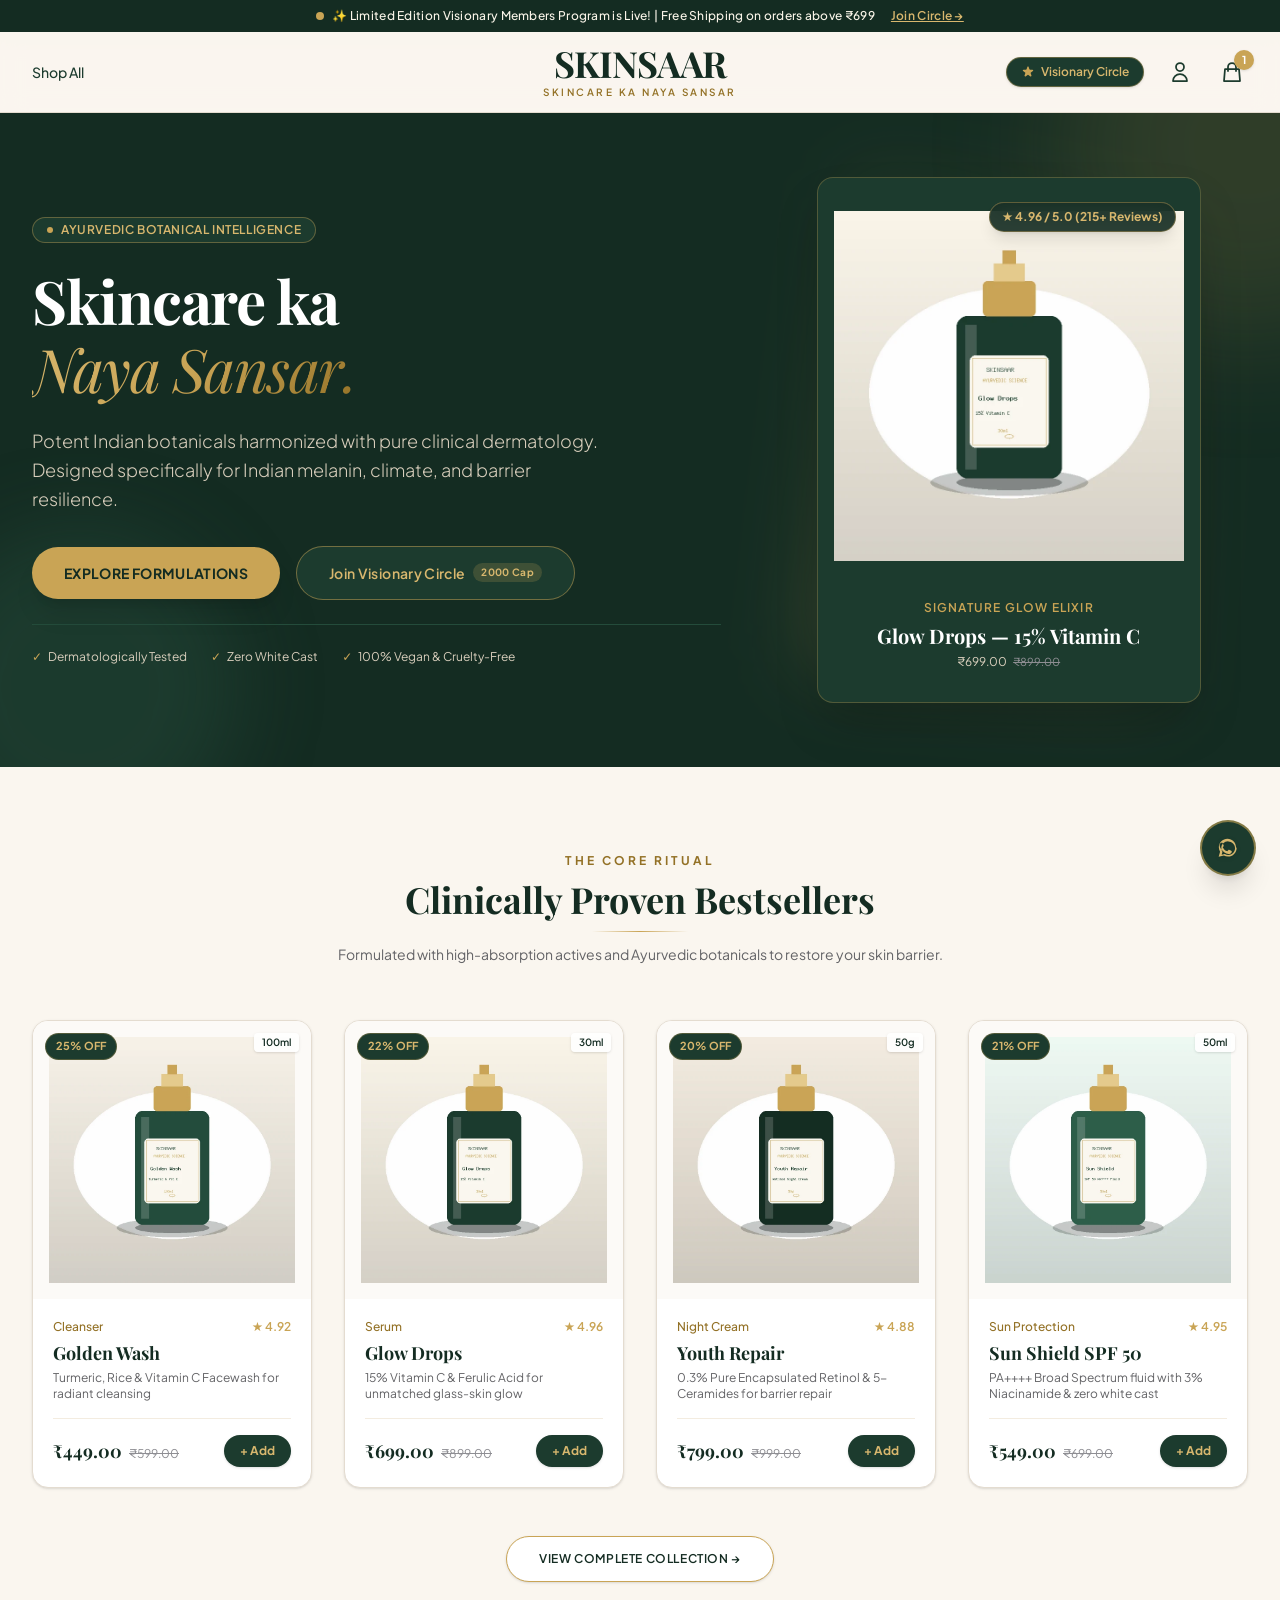
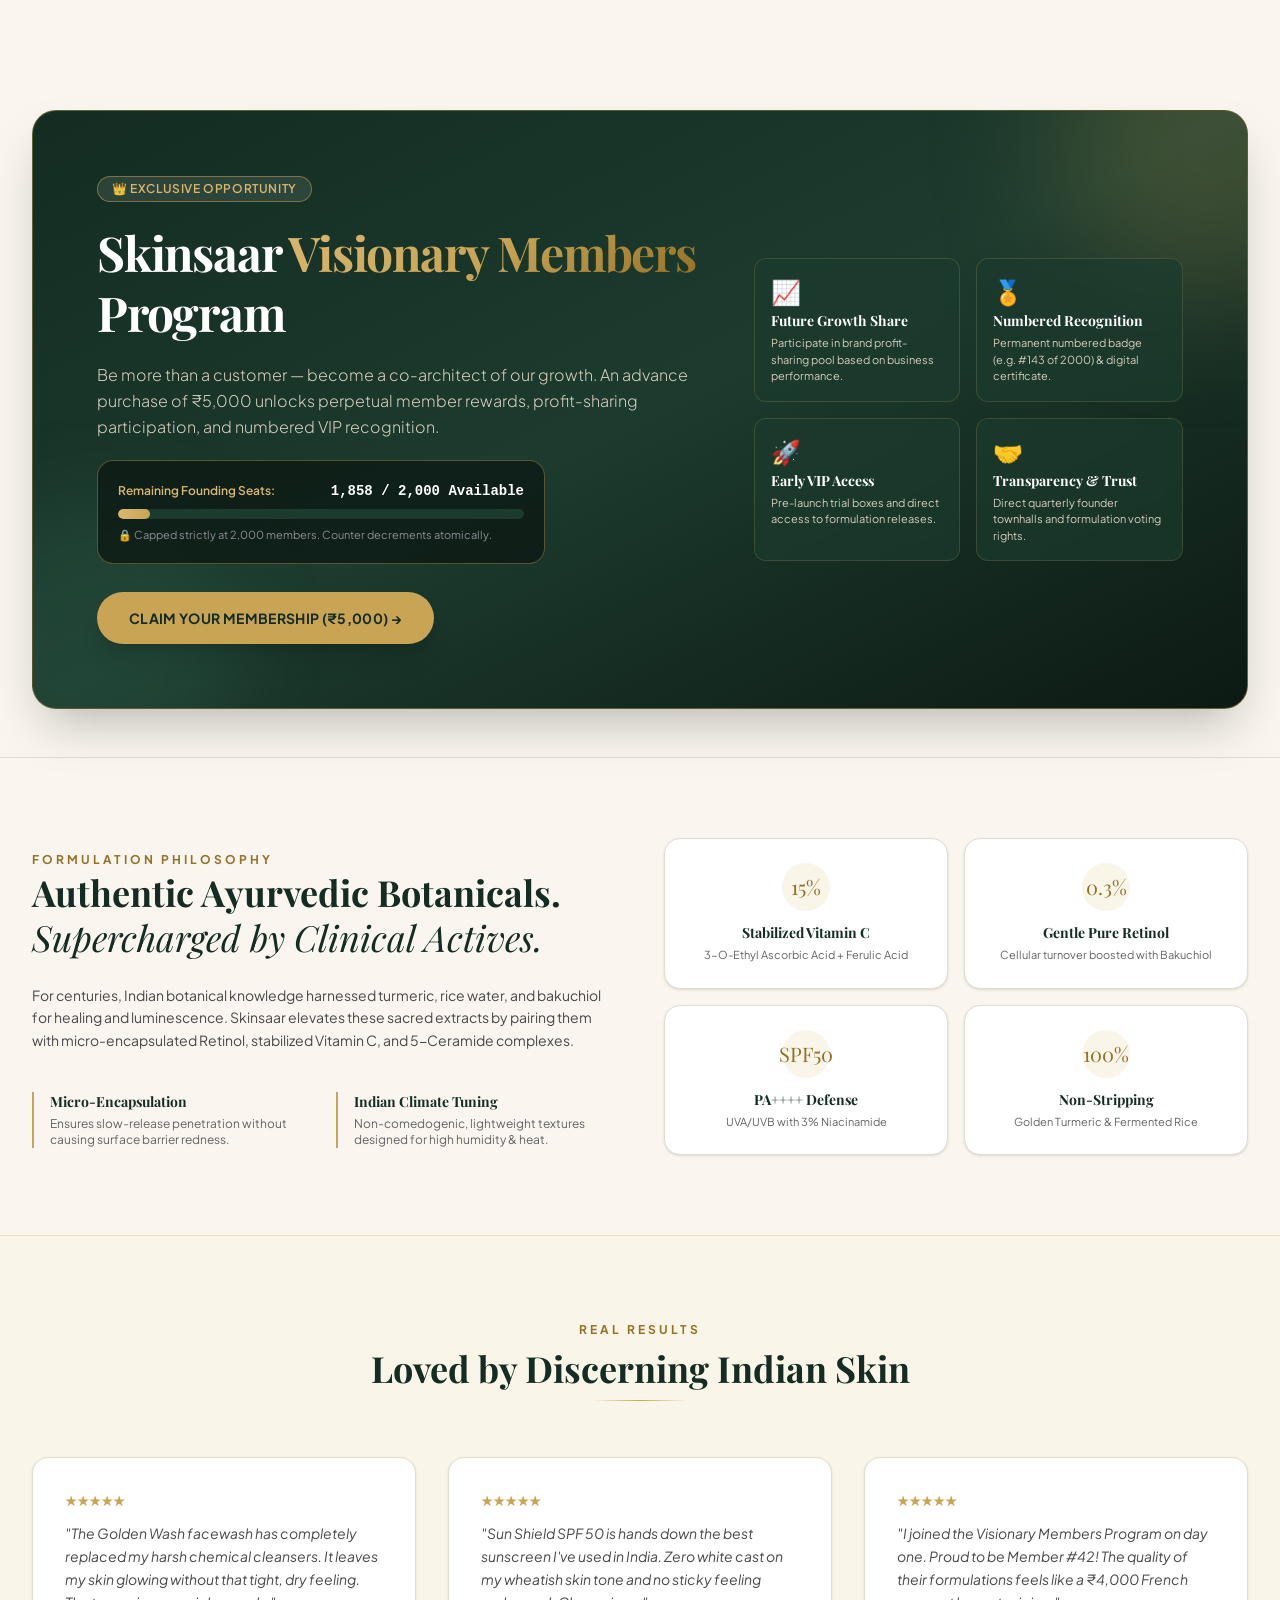
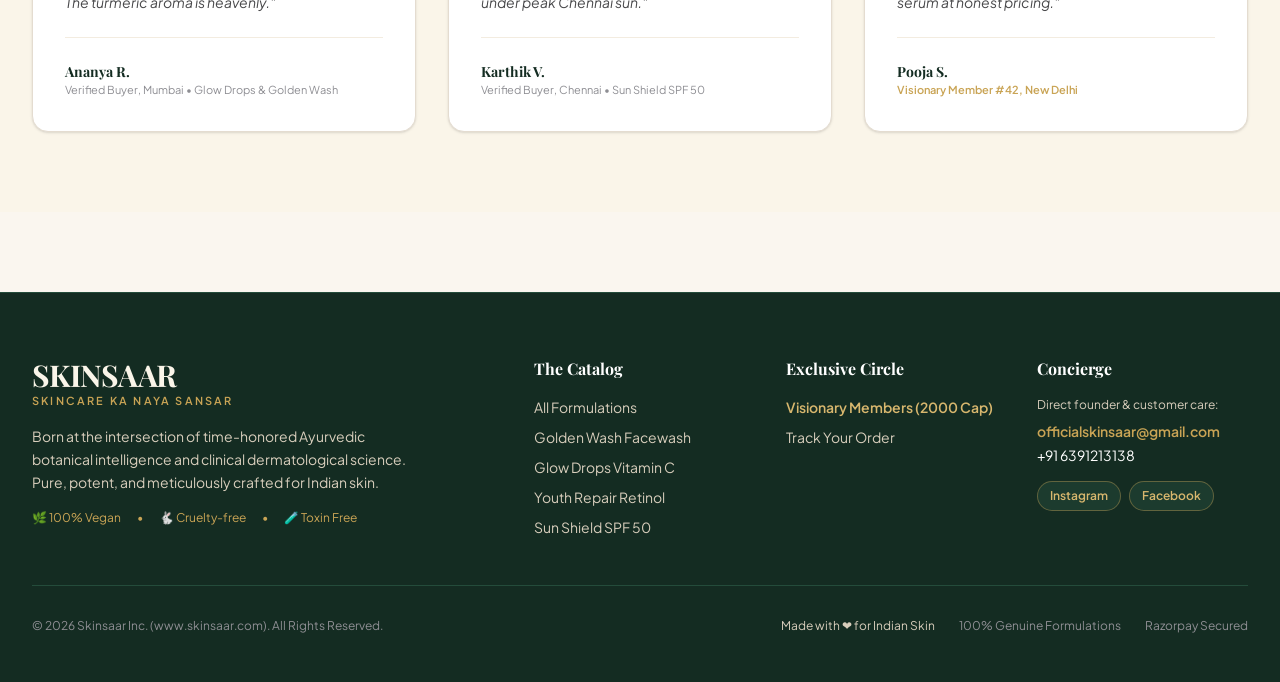
==== commit dae9e16f: "Add My Account link to navigation" ====
--- a/index.html
+++ b/index.html
@@ -68,6 +68,11 @@
                     <a href="track-order.html" class="hover:text-[#C9A455] transition-colors p-1 hidden sm:block text-xs font-medium" title="Track Order">
                         Track Order
                     </a>
+                 <a href="/account" class="hover:text-[#C9A455] transition-colors p-1" title="My Account">
+                            <svg class="w-6 h-6" fill="none" stroke="currentColor" viewBox="0 0 24 24">
+                                <path stroke-linecap="round" stroke-linejoin="round" stroke-width="1.75" d="M16 7a4 4 0 11-8 0 4 4 0 018 0zM12 14a7 7 0 00-7 7h14a7 7 0 00-7-7z"></path>
+                            </svg>
+                      </a>
 
                     <!-- Slide-over Cart Trigger Button -->
                     <button type="button" id="cart-drawer-btn" class="relative hover:text-[#C9A455] transition-colors p-1" aria-label="Open Cart Bag">
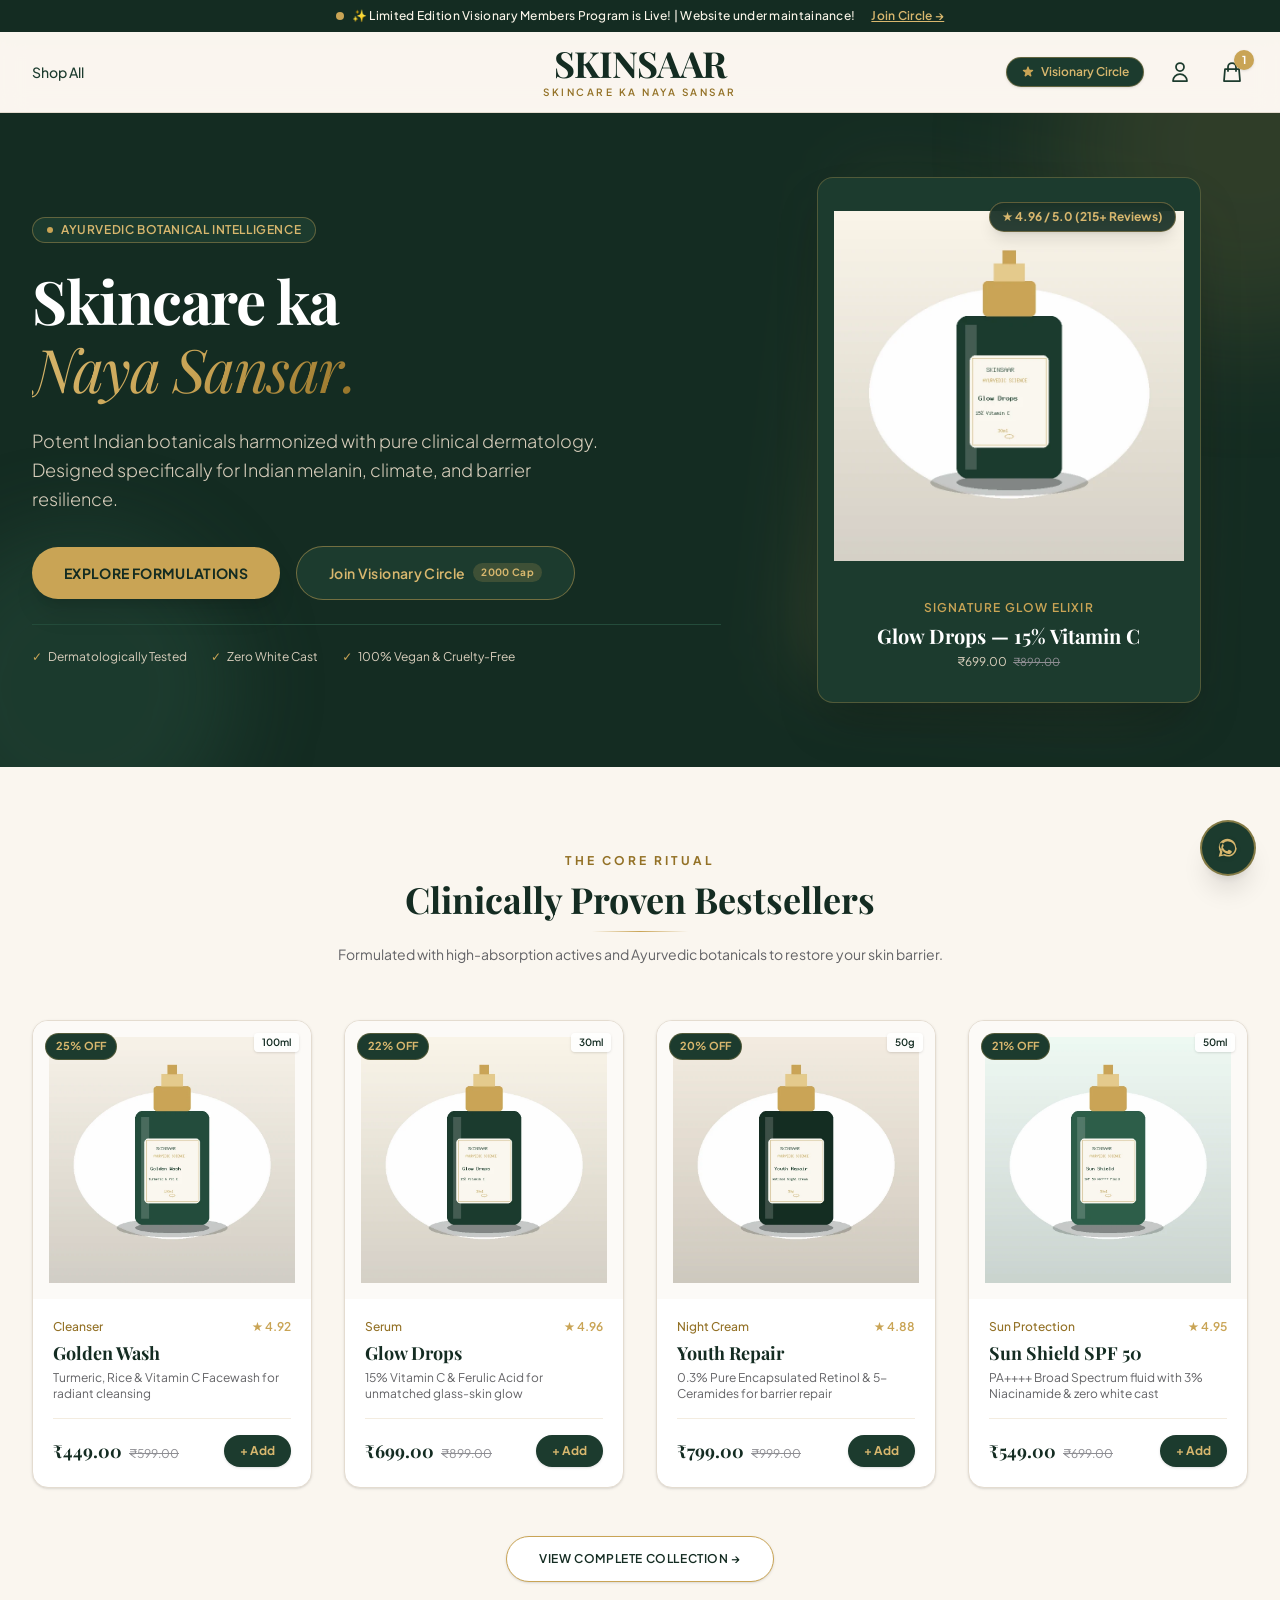
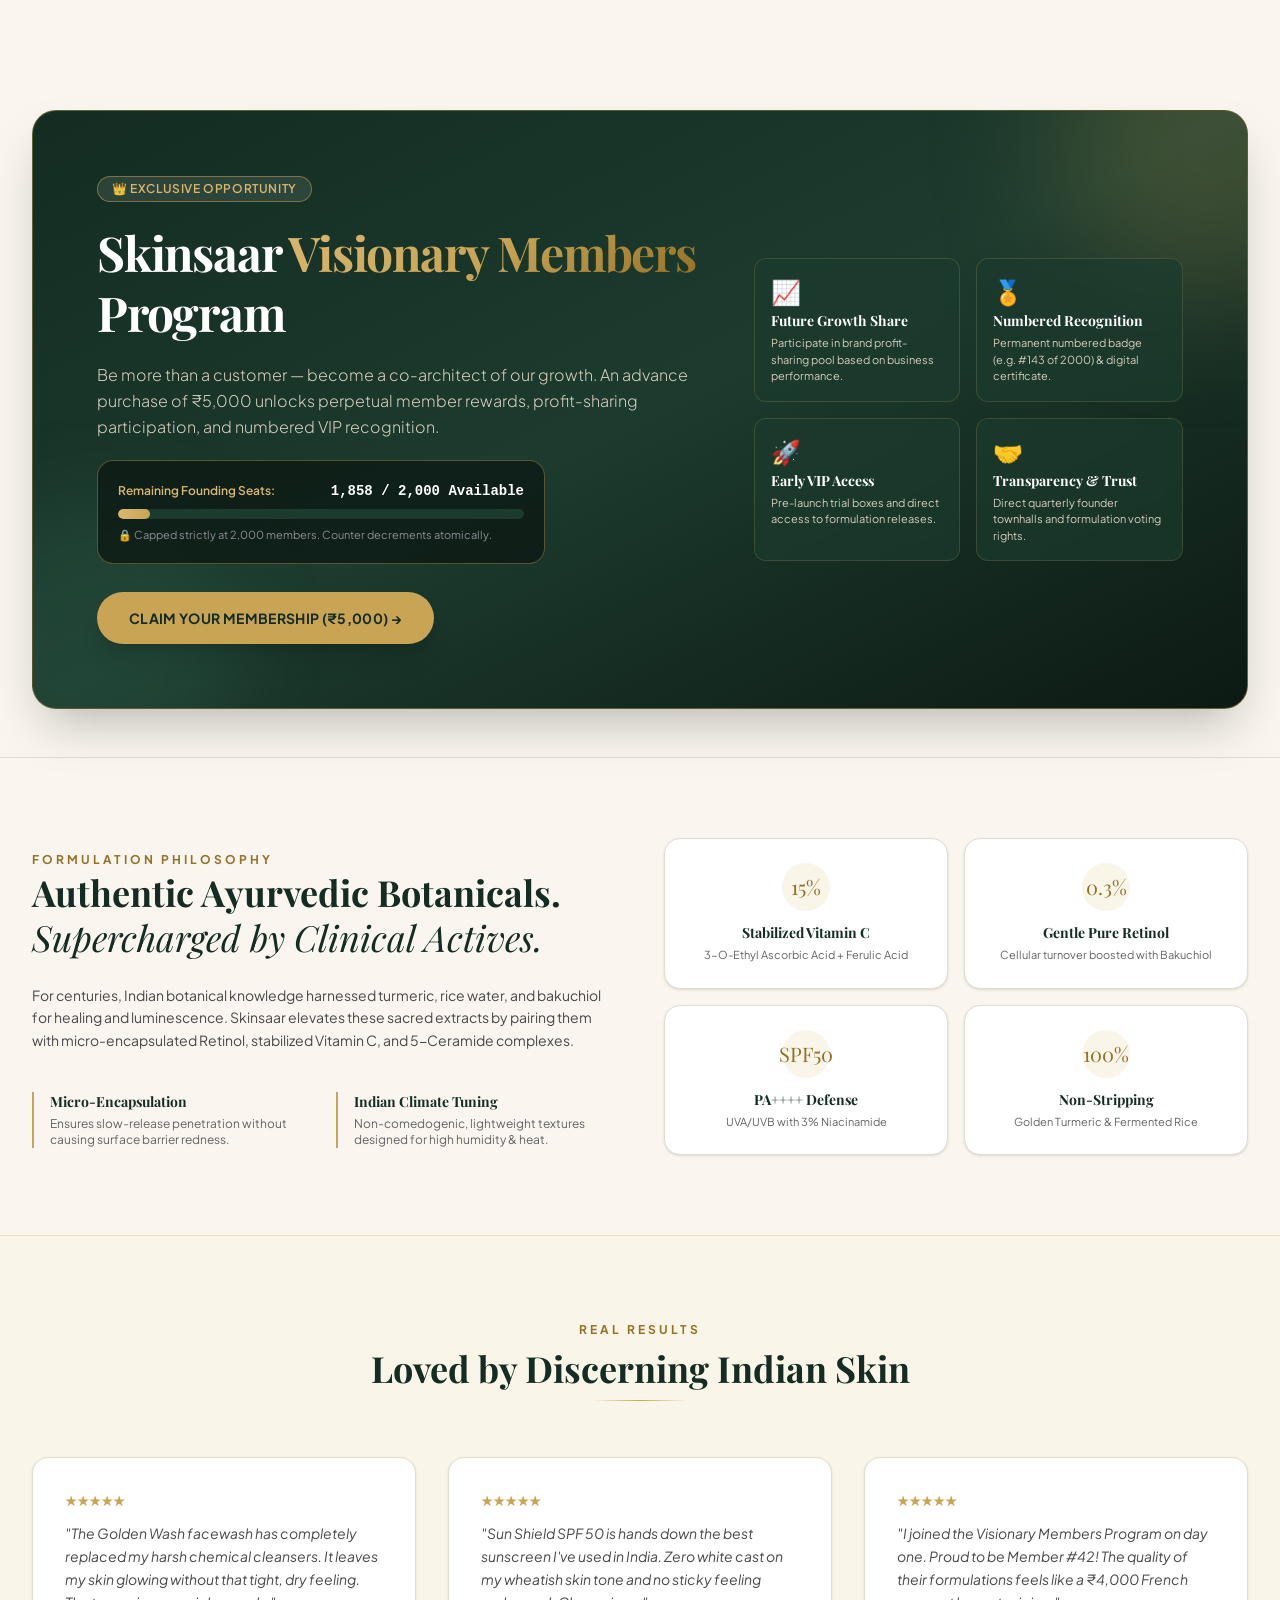
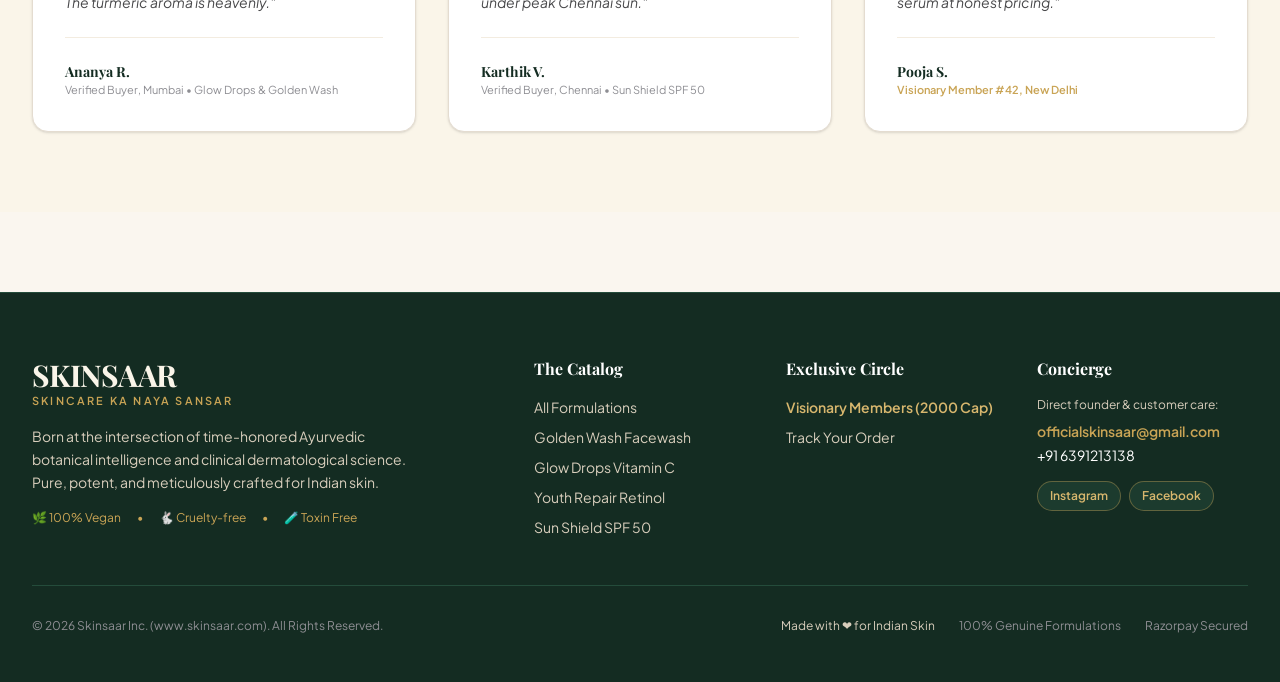
==== commit 000a5a4b: "Update index.html" ====
--- a/index.html
+++ b/index.html
@@ -20,7 +20,7 @@
     <div class="bg-[#142C22] text-[#FAF5E9] text-xs font-medium py-2 px-4 text-center tracking-wide relative overflow-hidden">
         <div class="flex items-center justify-center space-x-2">
             <span class="inline-block w-2 h-2 rounded-full bg-[#C9A455] animate-pulse"></span>
-            <span>✨ Limited Edition Visionary Members Program is Live! | Free Shipping on orders above ₹699</span>
+            <span>✨ Limited Edition Visionary Members Program is Live! | Website under maintainance!</span>
             <a href="visionary.html" class="underline text-[#D8B76E] hover:text-white ml-2 font-semibold">Join Circle &rarr;</a>
         </div>
     </div>
@@ -68,7 +68,7 @@
                     <a href="track-order.html" class="hover:text-[#C9A455] transition-colors p-1 hidden sm:block text-xs font-medium" title="Track Order">
                         Track Order
                     </a>
-                 <a href="/account" class="hover:text-[#C9A455] transition-colors p-1" title="My Account">
+                 <a href="/" class="hover:text-[#C9A455] transition-colors p-1" title="My Account">
                             <svg class="w-6 h-6" fill="none" stroke="currentColor" viewBox="0 0 24 24">
                                 <path stroke-linecap="round" stroke-linejoin="round" stroke-width="1.75" d="M16 7a4 4 0 11-8 0 4 4 0 018 0zM12 14a7 7 0 00-7 7h14a7 7 0 00-7-7z"></path>
                             </svg>
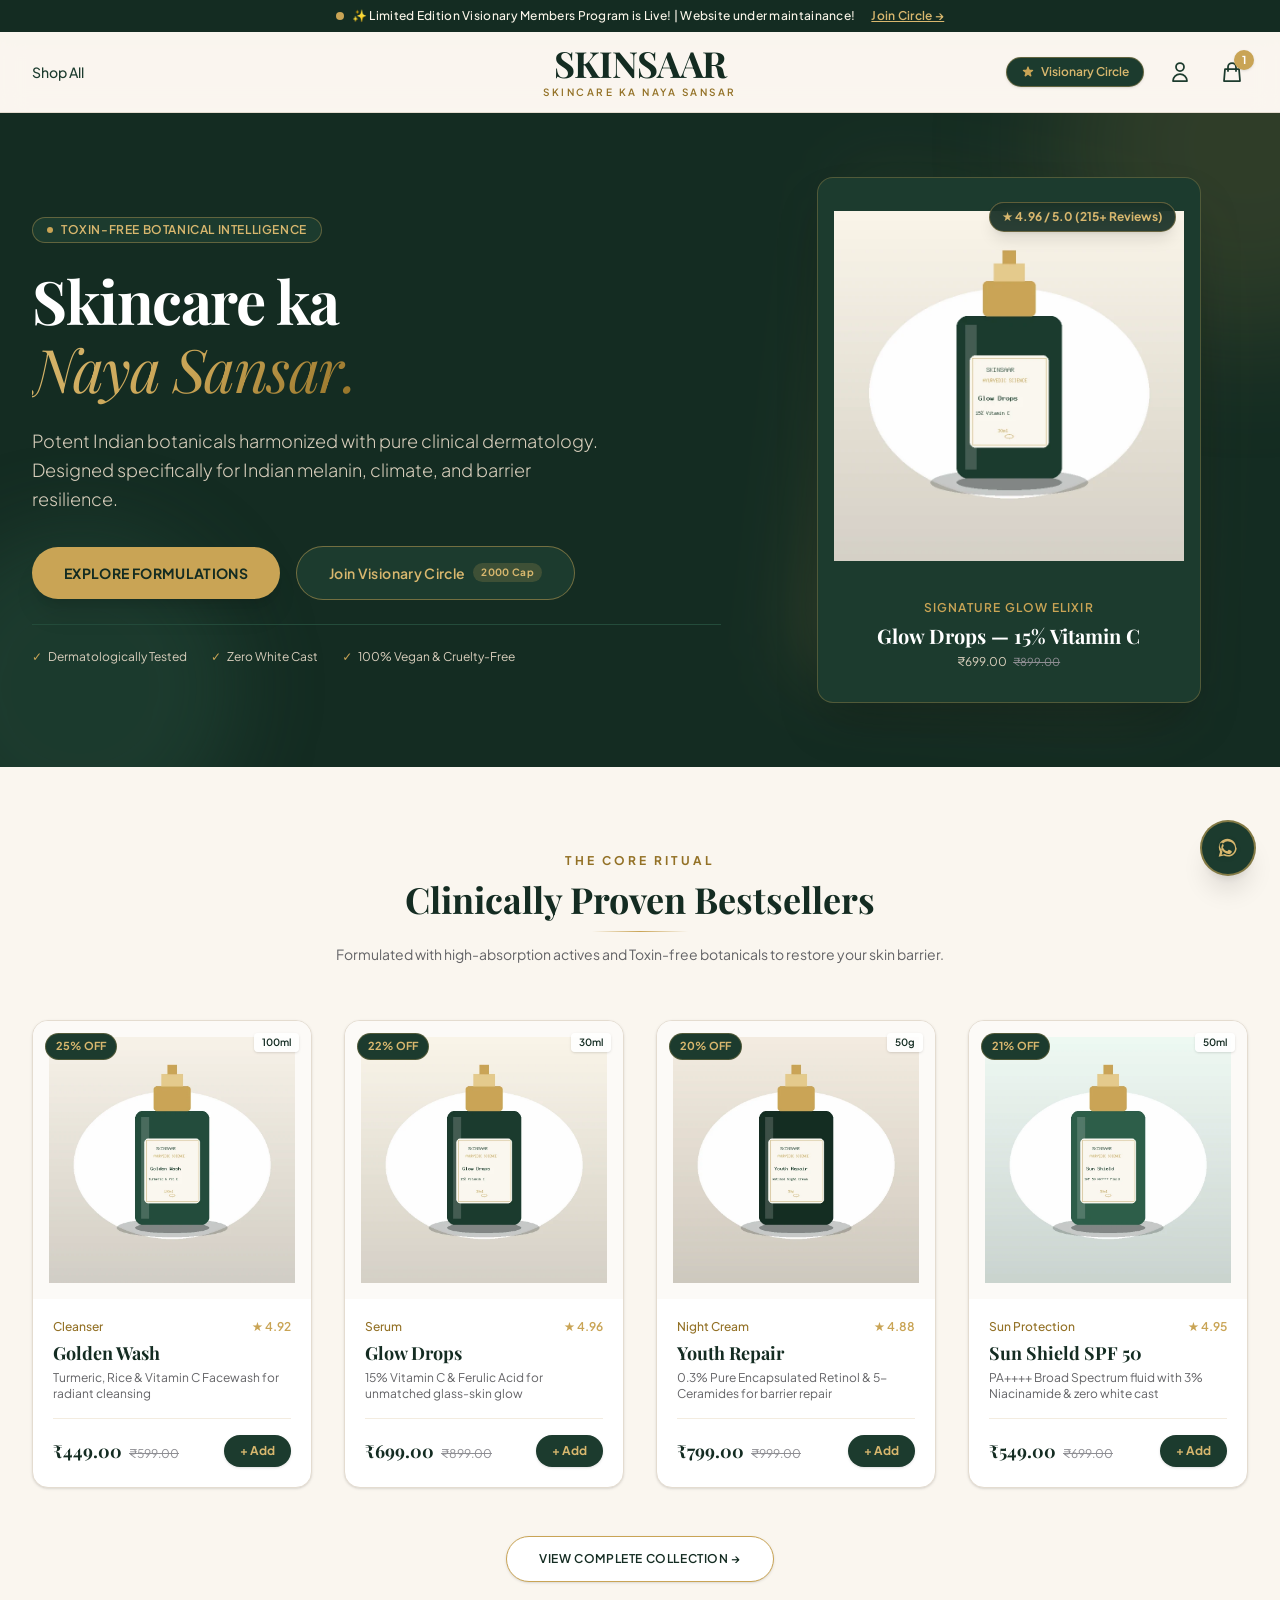
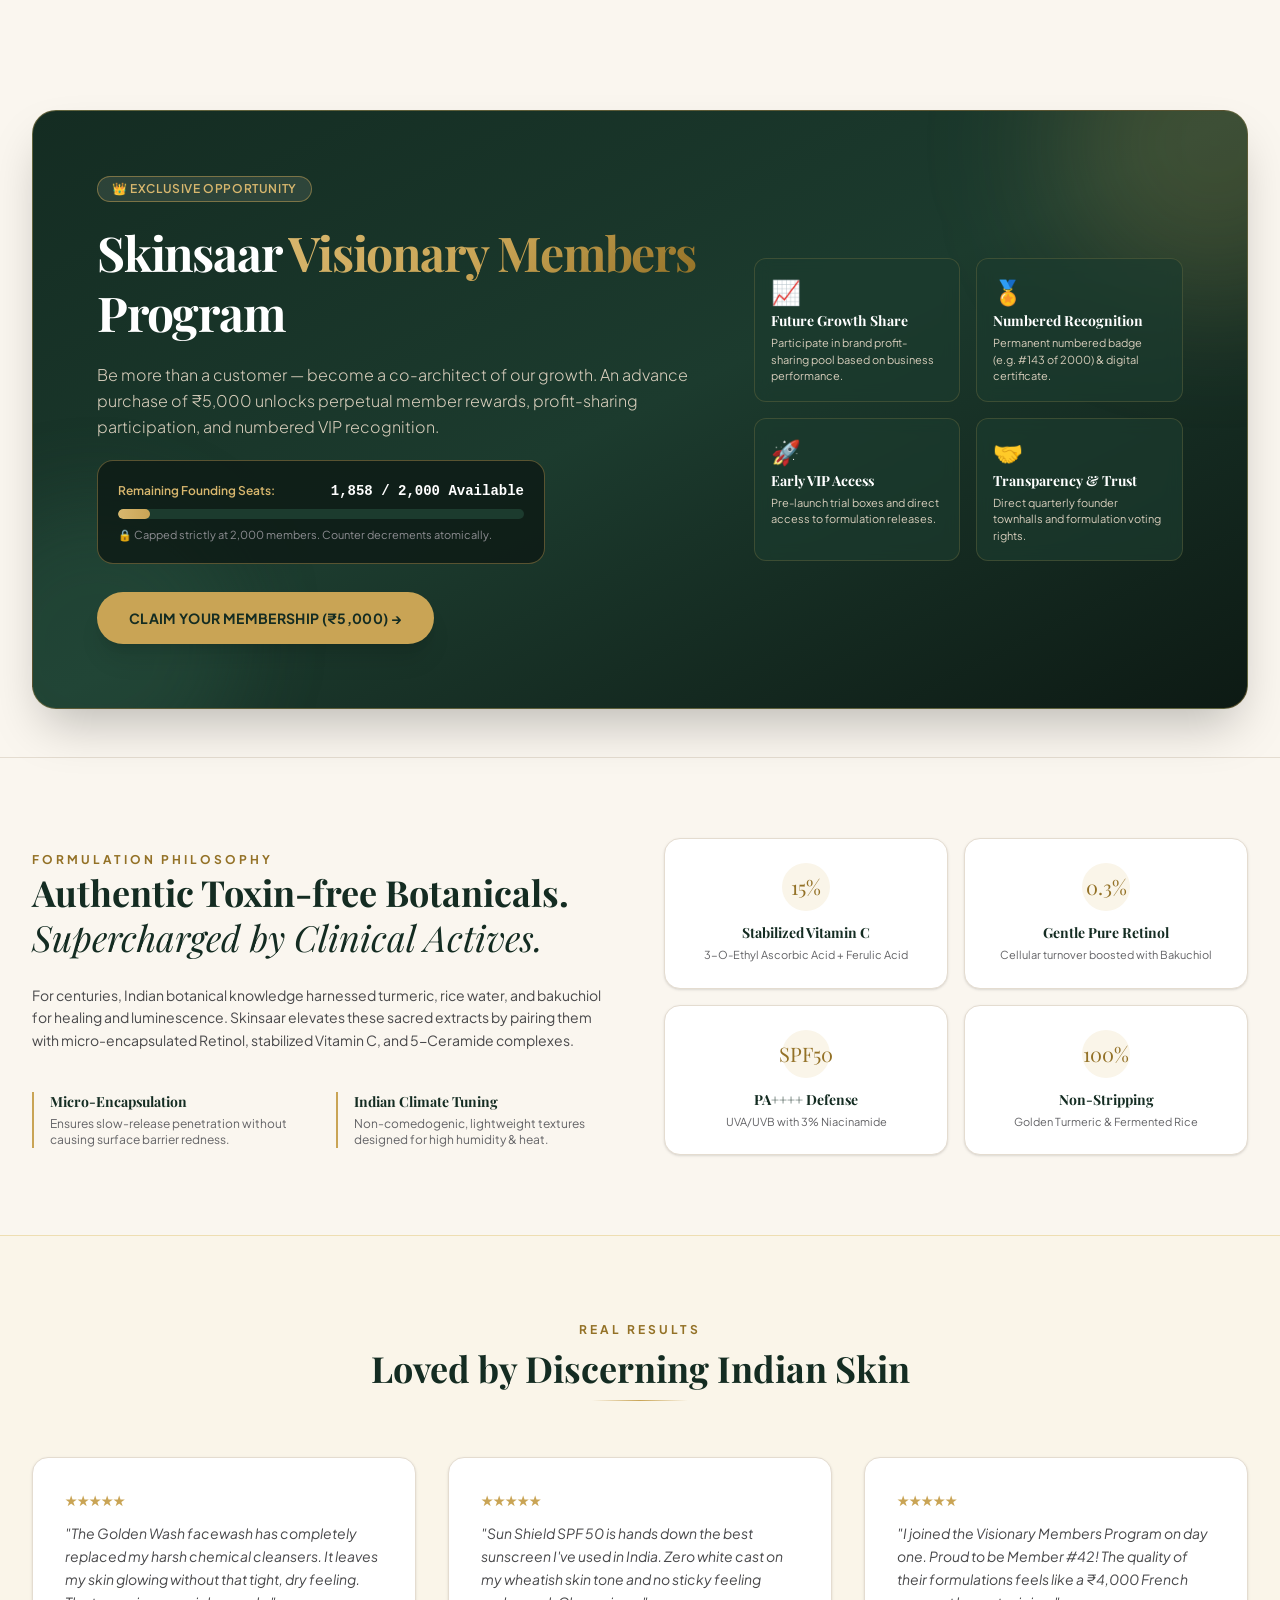
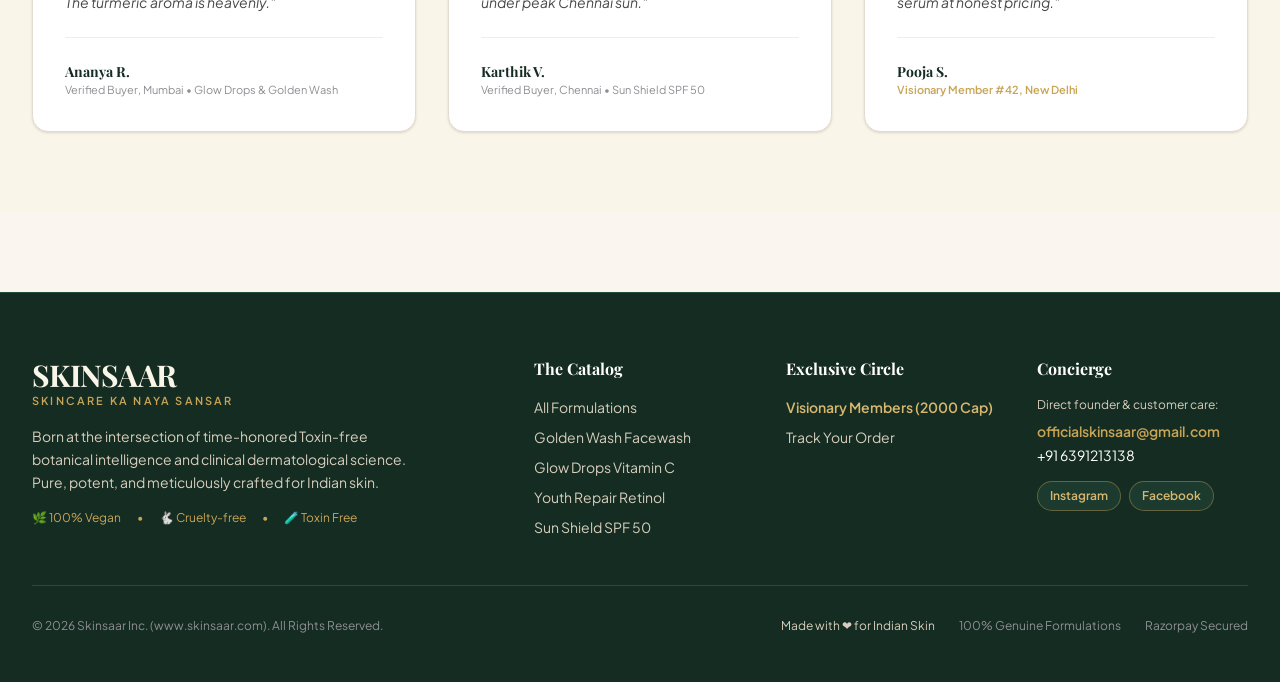
==== commit d6a78d7b: "Update index.html" ====
--- a/index.html
+++ b/index.html
@@ -3,7 +3,7 @@
 <head>
     <meta charset="UTF-8">
     <meta name="viewport" content="width=device-width, initial-scale=1.0">
-    <title>Skinsaar — Skincare ka Naya Sansar | Luxury Ayurvedic Dermatology</title>
+    <title>Skinsaar — Skincare ka Naya Sansar | Luxury Toxin-free Dermatology</title>
     <meta name="description" content="Skinsaar is an Indian D2C luxury skincare brand merging potent botanical intelligence with clinically backed actives for radiant, healthy Indian skin.">
     
     <!-- Google Fonts -->
@@ -122,7 +122,7 @@
                     <div class="lg:col-span-7 space-y-6 text-center lg:text-left">
                         <div class="inline-flex items-center space-x-2 px-3.5 py-1 rounded-full bg-[#1C3B2E] border border-[#C9A455]/40 text-[#D8B76E] text-xs font-semibold tracking-wider uppercase">
                             <span class="w-1.5 h-1.5 rounded-full bg-[#C9A455] animate-ping"></span>
-                            <span>Ayurvedic Botanical Intelligence</span>
+                            <span>Toxin-free Botanical Intelligence</span>
                         </div>
 
                         <h1 class="font-serif text-4xl sm:text-5xl lg:text-6xl font-bold tracking-tight text-white leading-[1.12]">
@@ -202,7 +202,7 @@
                 <span class="text-xs font-bold tracking-[0.25em] text-[#937126] uppercase font-sans">The Core Ritual</span>
                 <h2 class="font-serif text-3xl sm:text-4xl font-bold text-[#142C22] mt-2 mb-3">Clinically Proven Bestsellers</h2>
                 <div class="gold-hairline w-24 mx-auto my-3"></div>
-                <p class="text-sm text-[#636366]">Formulated with high-absorption actives and Ayurvedic botanicals to restore your skin barrier.</p>
+                <p class="text-sm text-[#636366]">Formulated with high-absorption actives and Toxin-free botanicals to restore your skin barrier.</p>
             </div>
 
             <div class="grid grid-cols-1 sm:grid-cols-2 lg:grid-cols-4 gap-8">
@@ -442,7 +442,7 @@
                 <div class="space-y-6">
                     <span class="text-xs font-bold tracking-[0.25em] text-[#937126] uppercase font-sans">Formulation Philosophy</span>
                     <h2 class="font-serif text-3xl sm:text-4xl font-bold text-[#142C22] leading-tight">
-                        Authentic Ayurvedic Botanicals. <br>
+                        Authentic Toxin-free Botanicals. <br>
                         <span class="italic font-normal">Supercharged by Clinical Actives.</span>
                     </h2>
                     <p class="text-sm text-[#48484A] leading-relaxed">
@@ -645,7 +645,7 @@
                         <span class="block text-[11px] tracking-[0.2em] text-[#C9A455] uppercase font-semibold">Skincare ka Naya Sansar</span>
                     </a>
                     <p class="text-sm text-[#D8CEBC] leading-relaxed max-w-sm">
-                        Born at the intersection of time-honored Ayurvedic botanical intelligence and clinical dermatological science. Pure, potent, and meticulously crafted for Indian skin.
+                        Born at the intersection of time-honored Toxin-free botanical intelligence and clinical dermatological science. Pure, potent, and meticulously crafted for Indian skin.
                     </p>
                     <div class="flex items-center space-x-4 text-xs text-[#C9A455]">
                         <span class="flex items-center">🌿 100% Vegan</span>
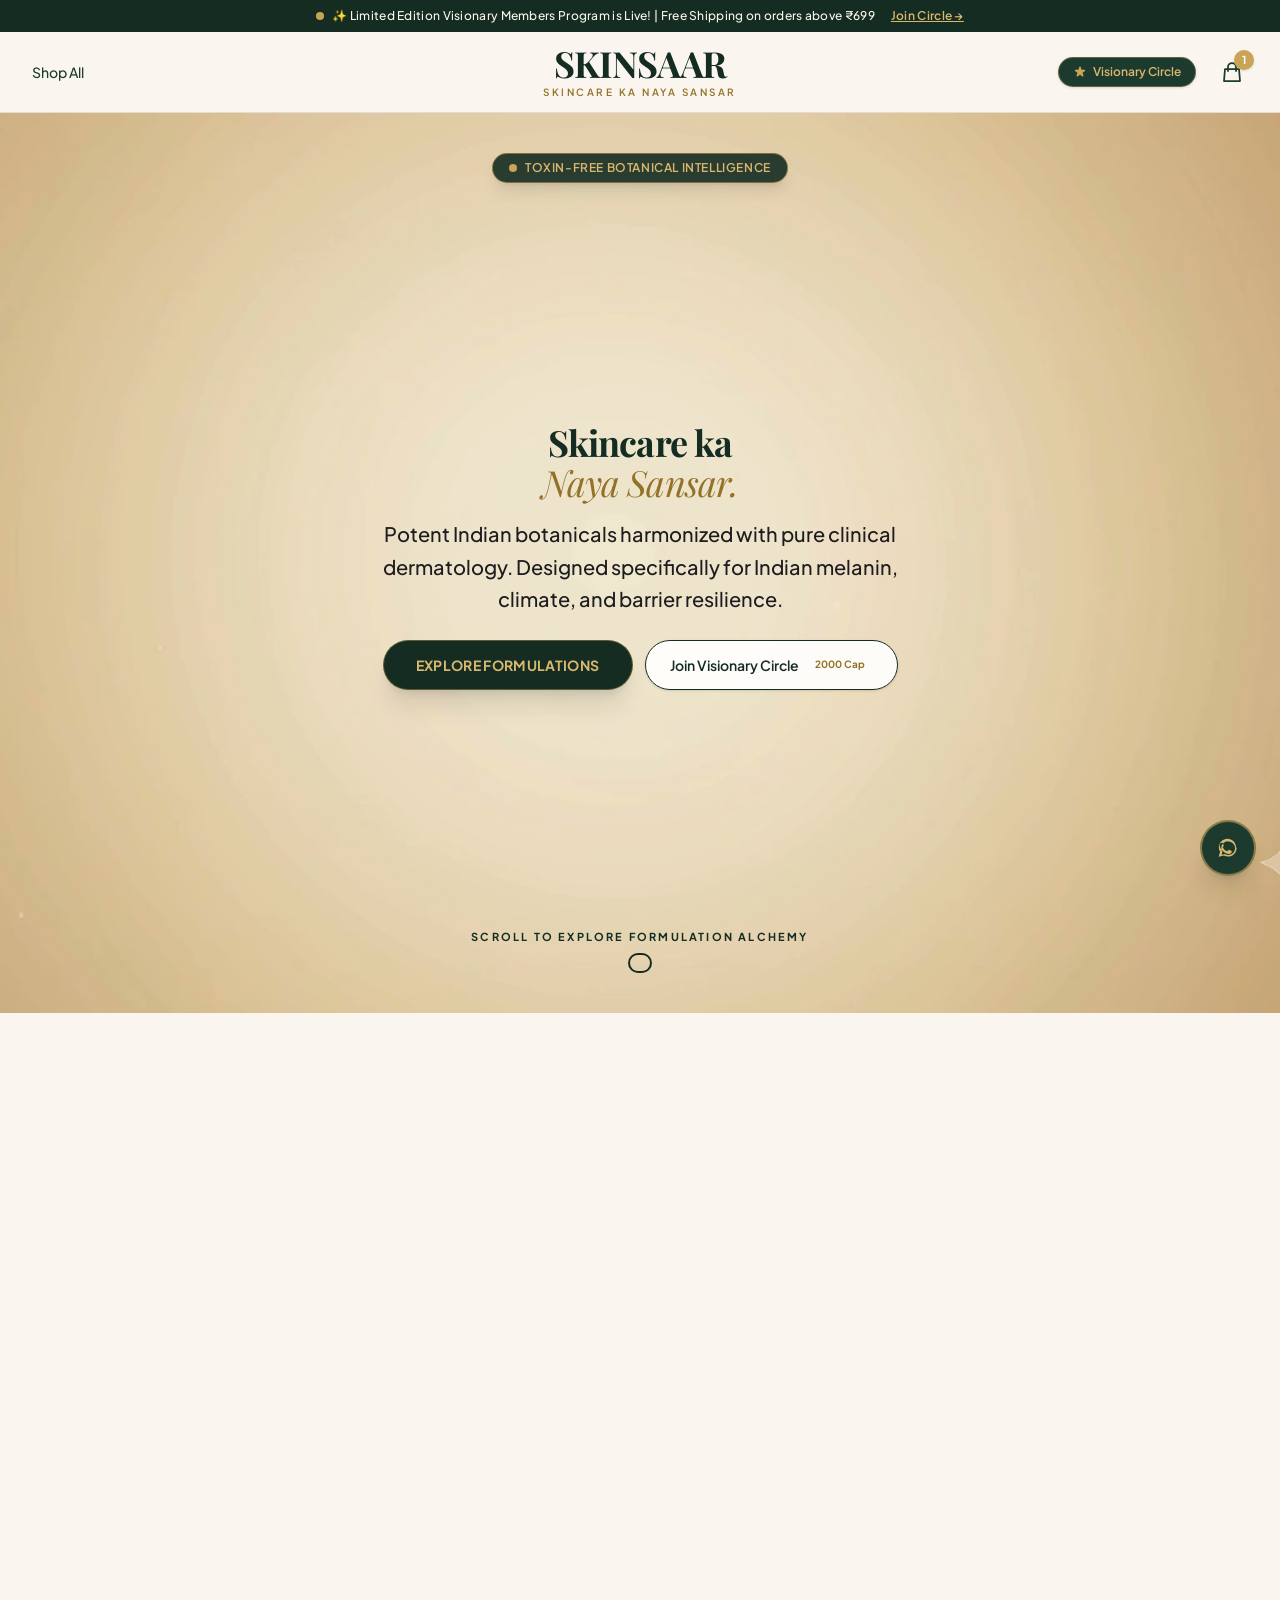
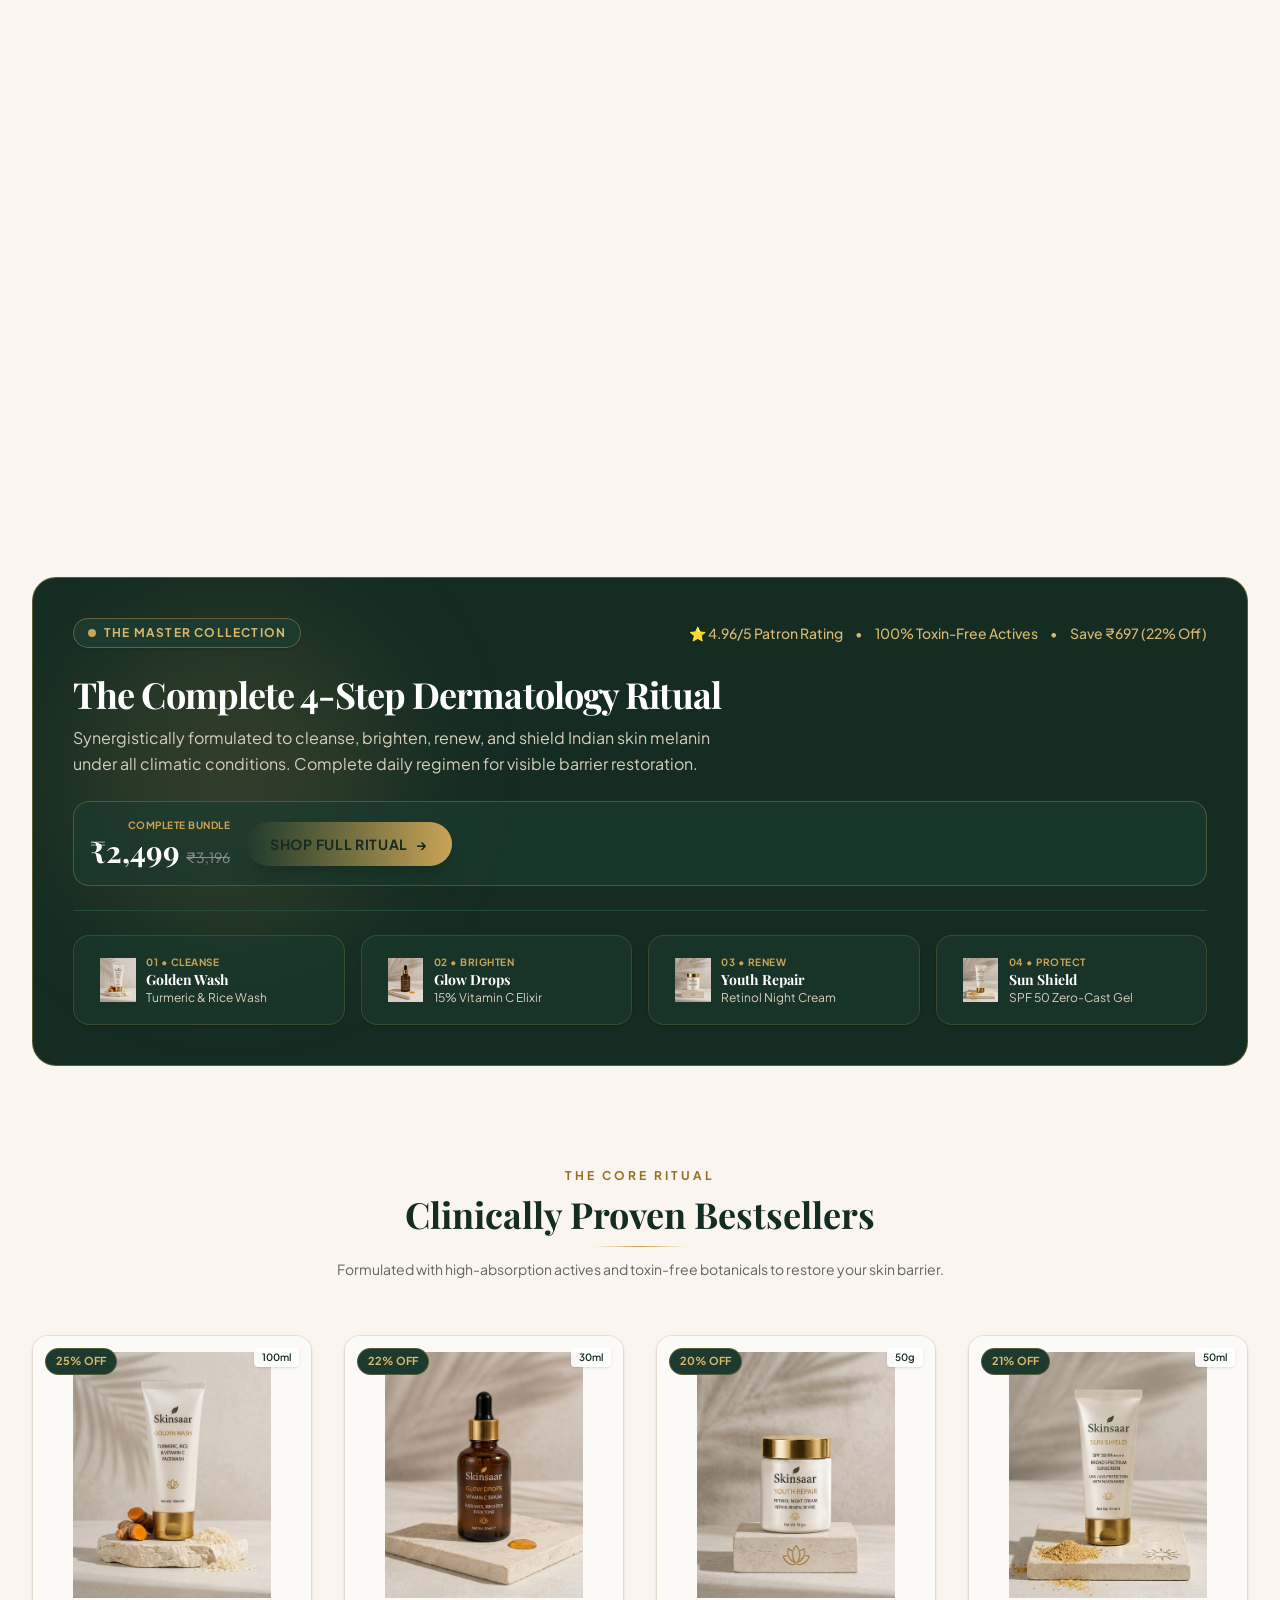
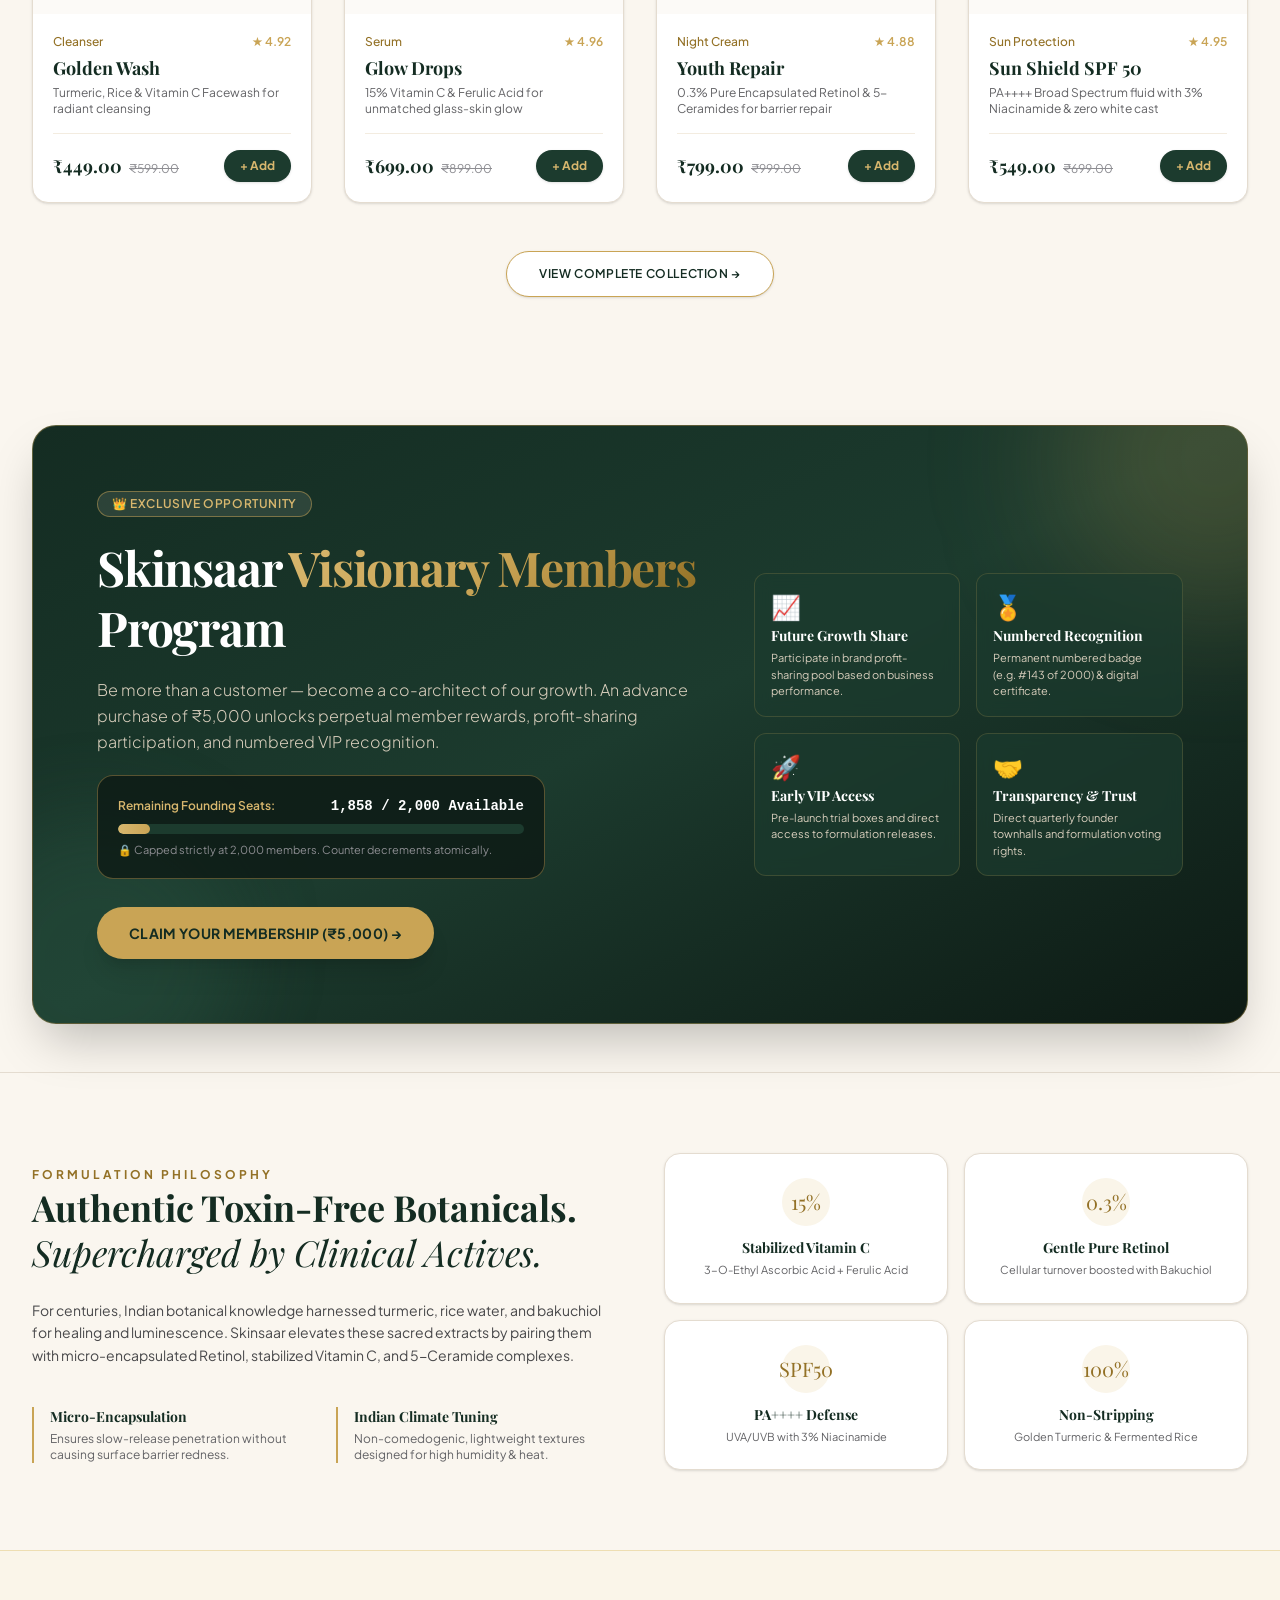
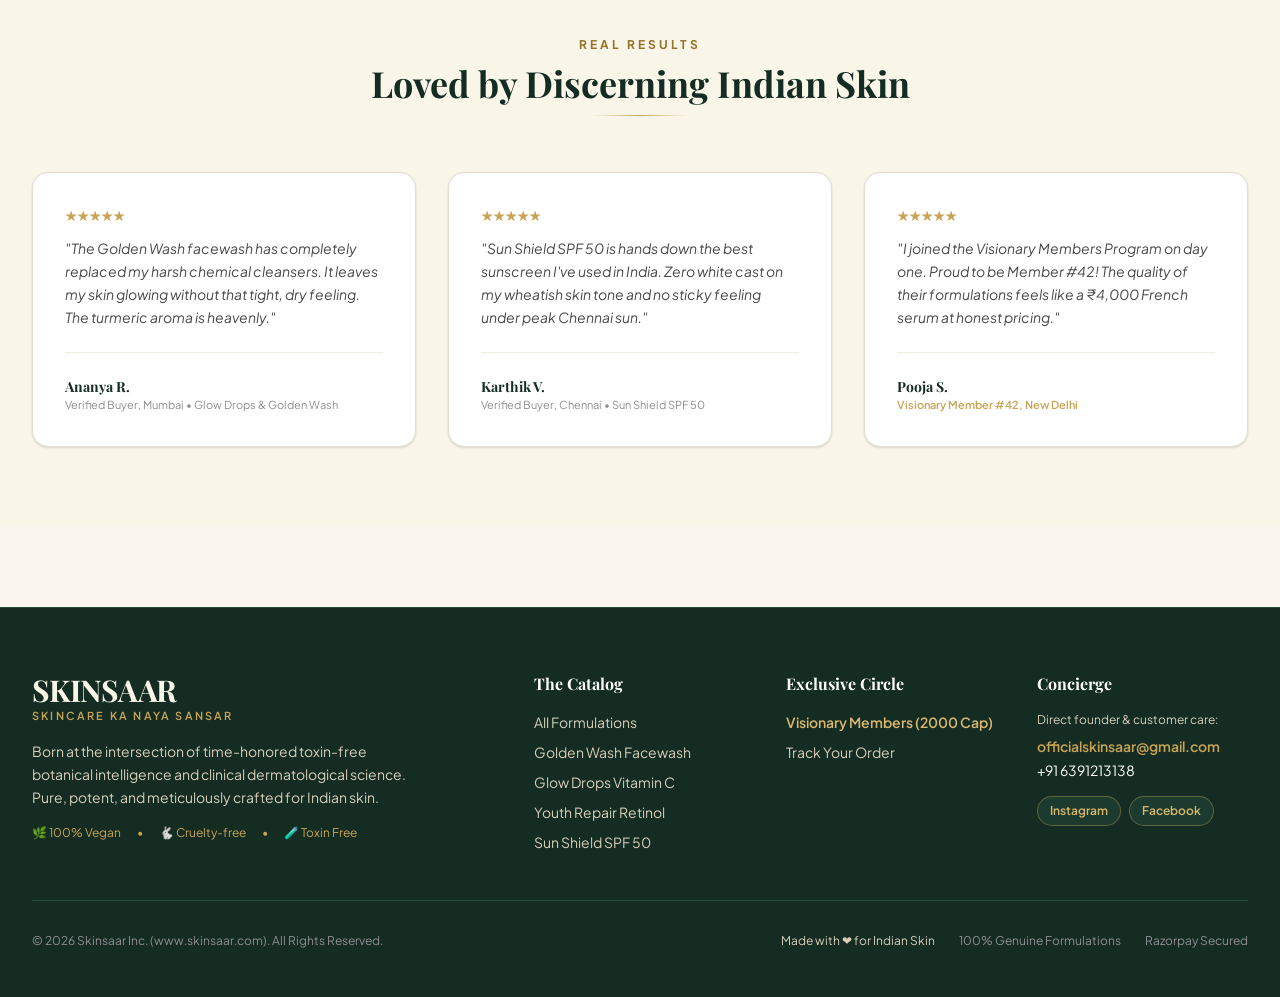
==== commit b13fc8c9: "Hero Update" ====
--- a/index.html
+++ b/index.html
@@ -3,7 +3,7 @@
 <head>
     <meta charset="UTF-8">
     <meta name="viewport" content="width=device-width, initial-scale=1.0">
-    <title>Skinsaar — Skincare ka Naya Sansar | Luxury Toxin-free Dermatology</title>
+    <title>Skinsaar — Skincare ka Naya Sansar | Luxury Toxin-Free Dermatology</title>
     <meta name="description" content="Skinsaar is an Indian D2C luxury skincare brand merging potent botanical intelligence with clinically backed actives for radiant, healthy Indian skin.">
     
     <!-- Google Fonts -->
@@ -13,6 +13,40 @@
     
     <!-- Tailwind Compiled CSS -->
     <link rel="stylesheet" href="css/app.css">
+    
+    <!-- Hero Scroll Sequence Styles -->
+    <style>
+        #hero-scroll-container {
+            position: relative;
+            height: 350vh;
+            background-color: #FAF6EF;
+        }
+        @media (min-width: 640px) {
+            #hero-scroll-container {
+                height: 400vh;
+            }
+        }
+        .hero-sticky-frame {
+            position: sticky;
+            top: 0;
+            height: 100vh;
+            width: 100%;
+            overflow: hidden;
+            display: flex;
+            align-items: center;
+            justify-content: center;
+            background-color: #FAF6EF;
+        }
+        #hero-sequence-canvas {
+            position: absolute;
+            inset: 0;
+            width: 100%;
+            height: 100%;
+            object-fit: cover;
+            z-index: 0;
+            display: block;
+        }
+    </style>
 </head>
 <body class="bg-[#FAF6EF] text-[#1D1D1F] font-sans antialiased selection:bg-[#C9A455] selection:text-white flex flex-col min-h-screen">
 
@@ -20,7 +54,7 @@
     <div class="bg-[#142C22] text-[#FAF5E9] text-xs font-medium py-2 px-4 text-center tracking-wide relative overflow-hidden">
         <div class="flex items-center justify-center space-x-2">
             <span class="inline-block w-2 h-2 rounded-full bg-[#C9A455] animate-pulse"></span>
-            <span>✨ Limited Edition Visionary Members Program is Live! | Website under maintainance!</span>
+            <span>✨ Limited Edition Visionary Members Program is Live! | Free Shipping on orders above ₹699</span>
             <a href="visionary.html" class="underline text-[#D8B76E] hover:text-white ml-2 font-semibold">Join Circle &rarr;</a>
         </div>
     </div>
@@ -39,7 +73,7 @@
                         </svg>
                     </button>
 
-                    <!-- Desktop Nav Links -->
+                    <!-- Desktop Nav Links (Only Shop All on Left Side) -->
                     <nav class="hidden md:flex items-center space-x-6">
                         <a href="products.html" class="text-sm font-medium text-[#1C3B2E] hover:text-[#C9A455] transition-colors duration-200">Shop All</a>
                     </nav>
@@ -68,11 +102,6 @@
                     <a href="track-order.html" class="hover:text-[#C9A455] transition-colors p-1 hidden sm:block text-xs font-medium" title="Track Order">
                         Track Order
                     </a>
-                 <a href="/" class="hover:text-[#C9A455] transition-colors p-1" title="My Account">
-                            <svg class="w-6 h-6" fill="none" stroke="currentColor" viewBox="0 0 24 24">
-                                <path stroke-linecap="round" stroke-linejoin="round" stroke-width="1.75" d="M16 7a4 4 0 11-8 0 4 4 0 018 0zM12 14a7 7 0 00-7 7h14a7 7 0 00-7-7z"></path>
-                            </svg>
-                      </a>
 
                     <!-- Slide-over Cart Trigger Button -->
                     <button type="button" id="cart-drawer-btn" class="relative hover:text-[#C9A455] transition-colors p-1" aria-label="Open Cart Bag">
@@ -107,89 +136,256 @@
     <main class="flex-grow">
 
         <!-- ==========================================================
-             HERO SECTION
+             HERO SECTION: SCROLL-TRIGGERED IMAGE SEQUENCE (300 FRAMES)
         ========================================================== -->
-        <section class="relative bg-[#142C22] text-[#FAF5E9] overflow-hidden min-h-[580px] flex items-center">
-            <!-- Subtle Botanical Background Glow -->
-            <div class="absolute inset-0 botanical-pattern opacity-10 pointer-events-none"></div>
-            <div class="absolute -top-40 -right-40 w-96 h-96 bg-[#C9A455]/15 rounded-full blur-3xl pointer-events-none"></div>
-            <div class="absolute -bottom-20 -left-20 w-80 h-80 bg-[#2E5E4A]/30 rounded-full blur-2xl pointer-events-none"></div>
-
-            <div class="max-w-7xl mx-auto px-4 sm:px-6 lg:px-8 py-16 relative z-10 w-full">
-                <div class="grid grid-cols-1 lg:grid-cols-12 gap-12 items-center">
-                    
-                    <!-- Hero Left Copy -->
-                    <div class="lg:col-span-7 space-y-6 text-center lg:text-left">
-                        <div class="inline-flex items-center space-x-2 px-3.5 py-1 rounded-full bg-[#1C3B2E] border border-[#C9A455]/40 text-[#D8B76E] text-xs font-semibold tracking-wider uppercase">
-                            <span class="w-1.5 h-1.5 rounded-full bg-[#C9A455] animate-ping"></span>
-                            <span>Toxin-free Botanical Intelligence</span>
-                        </div>
-
-                        <h1 class="font-serif text-4xl sm:text-5xl lg:text-6xl font-bold tracking-tight text-white leading-[1.12]">
-                            Skincare ka <br class="hidden sm:inline">
-                            <span class="gold-gradient-text italic font-normal">Naya Sansar.</span>
+        <section id="hero-scroll-container" class="relative bg-[#FAF6EF] text-[#1D1D1F]">
+            
+            <!-- Sticky Full Viewport Frame -->
+            <div class="hero-sticky-frame sticky top-0 h-screen w-full overflow-hidden flex items-center justify-center bg-[#FAF6EF]">
+                
+                <!-- Canvas Element Rendering 300 Sequential Frames -->
+                <canvas id="hero-sequence-canvas" class="absolute inset-0 w-full h-full object-cover z-0"></canvas>
+
+                <!-- Subtle Luxury Vignette for Contrast & Text Legibility -->
+                <!-- Subtle Luxury Vignette for Contrast & Text Legibility -->
+                <div class="absolute inset-0 bg-gradient-to-t from-[#FAF6EF]/80 via-transparent to-[#FAF6EF]/40 pointer-events-none z-10"></div>
+
+                <!-- ======================================================
+                     STAGE 1 (Scroll 0% - 24% | Intro & Brand Philosophy)
+                ====================================================== -->
+                <div id="hero-stage-1" class="absolute inset-0 z-20 flex flex-col justify-between items-center text-center px-4 sm:px-6 lg:px-8 py-8 sm:py-14 transition-all duration-700 ease-out">
+                    <!-- Top Announcement Badge -->
+                    <div class="pt-2 sm:pt-4">
+                        <div class="inline-flex items-center space-x-2 px-4 py-1.5 rounded-full bg-[#142C22]/90 backdrop-blur-md border border-[#C9A455]/50 text-[#D8B76E] text-xs font-semibold tracking-wider uppercase shadow-lg">
+                            <span class="w-2 h-2 rounded-full bg-[#C9A455] animate-ping"></span>
+                            <span>Toxin-Free Botanical Intelligence</span>
+                        </div>
+                    </div>
+
+                    <!-- Main Title & Headline -->
+                    <div class="max-w-3xl mx-auto space-y-4 sm:space-y-6 my-auto">
+                        <h1 class="font-serif text-4xl sm:text-6xl lg:text-7xl font-bold tracking-tight text-[#142C22] leading-[1.08]">
+                            Skincare ka <br>
+                            <span class="text-[#937126] italic font-normal">Naya Sansar.</span>
                         </h1>
-
-                        <p class="text-base sm:text-lg text-[#D8CEBC] font-light max-w-xl mx-auto lg:mx-0 leading-relaxed">
+                        <p class="text-base sm:text-xl text-[#2E473B] font-medium max-w-xl mx-auto leading-relaxed">
                             Potent Indian botanicals harmonized with pure clinical dermatology. Designed specifically for Indian melanin, climate, and barrier resilience.
                         </p>
-
-                        <!-- Dual Action CTAs -->
-                        <div class="flex flex-col sm:flex-row items-center justify-center lg:justify-start gap-4 pt-2">
-                            <a href="products.html" class="w-full sm:w-auto px-8 py-4 rounded-full bg-[#C9A455] text-[#142C22] hover:bg-[#D8B76E] text-sm font-bold tracking-wide uppercase shadow-xl transition-all duration-300 transform hover:-translate-y-0.5 text-center">
+                        <div class="pt-2 flex flex-col sm:flex-row items-center justify-center gap-3">
+                            <a href="products.html" class="w-full sm:w-auto px-8 py-3.5 rounded-full bg-[#142C22] text-[#D8B76E] hover:bg-[#1C3B2E] text-xs sm:text-sm font-bold tracking-wide uppercase shadow-xl transition-all duration-300 transform hover:-translate-y-0.5 border border-[#C9A455]/40 text-center">
                                 Explore Formulations
                             </a>
-                            <a href="visionary.html" class="w-full sm:w-auto px-8 py-4 rounded-full bg-[#1C3B2E] text-[#D8B76E] border border-[#C9A455]/50 hover:bg-[#244C3B] hover:border-[#C9A455] text-sm font-semibold tracking-wide transition-all duration-300 text-center flex items-center justify-center space-x-2">
+                            <a href="visionary.html" class="w-full sm:w-auto px-6 py-3.5 rounded-full bg-white/90 backdrop-blur-md text-[#142C22] border border-[#142C22]/20 hover:bg-white text-xs sm:text-sm font-semibold transition-all duration-300 text-center flex items-center justify-center space-x-2 shadow-sm">
                                 <span>Join Visionary Circle</span>
-                                <span class="bg-[#C9A455]/20 text-[#D8B76E] text-[10px] px-2 py-0.5 rounded-full font-bold">2000 Cap</span>
+                                <span class="bg-[#937126]/15 text-[#937126] text-[10px] px-2 py-0.5 rounded-full font-bold">2000 Cap</span>
                             </a>
                         </div>
-
-                        <!-- Trust Badges -->
-                        <div class="pt-6 border-t border-[#244C3B] flex flex-wrap items-center justify-center lg:justify-start gap-6 text-xs text-[#D8CEBC]">
-                            <div class="flex items-center space-x-1.5">
-                                <span class="text-[#C9A455]">✓</span>
-                                <span>Dermatologically Tested</span>
-                            </div>
-                            <div class="flex items-center space-x-1.5">
-                                <span class="text-[#C9A455]">✓</span>
-                                <span>Zero White Cast</span>
-                            </div>
-                            <div class="flex items-center space-x-1.5">
-                                <span class="text-[#C9A455]">✓</span>
-                                <span>100% Vegan & Cruelty-Free</span>
-                            </div>
-                        </div>
-                    </div>
-
-                    <!-- Hero Right Product Visual -->
-                    <div class="lg:col-span-5 relative flex justify-center">
-                        <div class="relative w-72 sm:w-84 lg:w-96">
-                            <!-- Gold Shimmer Aura -->
-                            <div class="absolute inset-0 rounded-3xl bg-gradient-to-tr from-[#C9A455]/20 to-transparent blur-2xl transform rotate-6 scale-95"></div>
-                            
-                            <div class="relative bg-[#1C3B2E] border border-[#C9A455]/30 rounded-2xl p-4 shadow-2xl overflow-hidden group">
-                                <a href="product-detail.html">
-                                    <img src="images/products/glow-drops-1.webp" alt="Skinsaar Glow Drops Formulation" class="w-full h-80 sm:h-96 object-contain rounded-xl transform group-hover:scale-105 transition-transform duration-500 bg-[#FCFAF7]/10">
-                                </a>
-                                
-                                <!-- Floating Badge -->
-                                <div class="absolute top-6 right-6 bg-[#142C22]/90 backdrop-blur-md border border-[#C9A455]/40 text-[#D8B76E] text-xs font-bold px-3 py-1.5 rounded-full shadow-lg">
-                                    ★ 4.96 / 5.0 (215+ Reviews)
+                    </div>
+
+                    <!-- Bottom Scroll Indicator -->
+                    <div class="pb-2 flex flex-col items-center space-y-2 text-[#142C22]">
+                        <span class="text-[11px] font-bold tracking-[0.2em] uppercase text-[#142C22]/80">Scroll to Explore Formulation Alchemy</span>
+                        <div class="w-6 h-9 rounded-full border-2 border-[#142C22]/40 flex items-start justify-center p-1">
+                            <div class="w-1.5 h-2 rounded-full bg-[#937126] animate-bounce"></div>
+                        </div>
+                    </div>
+                </div>
+
+                <!-- ======================================================
+                     STAGE 2 (Scroll 25% - 50% | Actives & Botanical Extraction)
+                ====================================================== -->
+                <div id="hero-stage-2" class="absolute inset-0 z-20 flex items-center justify-start max-w-7xl mx-auto px-4 sm:px-6 lg:px-8 pointer-events-none opacity-0 translate-y-4 scale-95 transition-all duration-700 ease-out">
+                    <div class="max-w-md bg-[#142C22]/90 backdrop-blur-xl border border-[#C9A455]/40 rounded-3xl p-6 sm:p-8 text-[#FAF5E9] shadow-2xl space-y-4 pointer-events-auto">
+                        <div class="inline-flex items-center space-x-2 px-3 py-1 rounded-full bg-[#1C3B2E] text-[#D8B76E] text-[11px] font-bold tracking-wider uppercase border border-[#C9A455]/30">
+                            <span>Phase 01: Botanical Actives</span>
+                        </div>
+                        <h2 class="font-serif text-2xl sm:text-3xl font-bold text-white leading-tight">
+                            Micro-Molecular <br>
+                            <span class="text-[#D8B76E] italic font-normal">Extraction Alchemy</span>
+                        </h2>
+                        <p class="text-xs sm:text-sm text-[#D8CEBC] leading-relaxed">
+                            Golden turmeric essence, high-potency 15% Vitamin C, and botanical retinol lipids formulated to penetrate Indian skin barriers without congestion.
+                        </p>
+                        <div class="grid grid-cols-2 gap-2 pt-2 text-[11px] text-[#FAF5E9]">
+                            <div class="flex items-center space-x-2 bg-[#1C3B2E]/60 px-3 py-2 rounded-xl border border-[#C9A455]/20">
+                                <span class="text-[#C9A455]">✦</span>
+                                <span>Golden Turmeric</span>
+                            </div>
+                            <div class="flex items-center space-x-2 bg-[#1C3B2E]/60 px-3 py-2 rounded-xl border border-[#C9A455]/20">
+                                <span class="text-[#C9A455]">✦</span>
+                                <span>15% Ethyl Ascorbic</span>
+                            </div>
+                            <div class="flex items-center space-x-2 bg-[#1C3B2E]/60 px-3 py-2 rounded-xl border border-[#C9A455]/20">
+                                <span class="text-[#C9A455]">✦</span>
+                                <span>Botanical Retinol</span>
+                            </div>
+                            <div class="flex items-center space-x-2 bg-[#1C3B2E]/60 px-3 py-2 rounded-xl border border-[#C9A455]/20">
+                                <span class="text-[#C9A455]">✦</span>
+                                <span>SPF 50 PA++++</span>
+                            </div>
+                        </div>
+                    </div>
+                </div>
+
+                <!-- ======================================================
+                     STAGE 3 (Scroll 51% - 74% | Formulations Architecture)
+                ====================================================== -->
+                <div id="hero-stage-3" class="absolute inset-0 z-20 flex flex-col justify-end items-center max-w-7xl mx-auto px-4 sm:px-6 lg:px-8 pb-8 sm:pb-12 pointer-events-none opacity-0 translate-y-4 scale-95 transition-all duration-700 ease-out">
+                    <div class="w-full max-w-4xl bg-[#142C22]/90 backdrop-blur-xl border border-[#C9A455]/40 rounded-3xl p-5 sm:p-7 text-[#FAF5E9] shadow-2xl pointer-events-auto">
+                        <div class="flex flex-col sm:flex-row items-center justify-between gap-3 mb-4 pb-3 border-b border-[#244C3B]">
+                            <div>
+                                <span class="text-[11px] font-bold tracking-[0.2em] text-[#D8B76E] uppercase">The Daily Regimen</span>
+                                <h2 class="font-serif text-xl sm:text-2xl font-bold text-white">4-Step Toxin-Free Dermatology Ritual</h2>
+                            </div>
+                            <a href="products.html" class="px-5 py-2 rounded-full bg-[#C9A455] text-[#142C22] hover:bg-[#D8B76E] text-xs font-bold uppercase transition-colors whitespace-nowrap">
+                                View Formulations &rarr;
+                            </a>
+                        </div>
+                        <div class="grid grid-cols-2 md:grid-cols-4 gap-2.5 text-left">
+                            <div class="bg-[#1C3B2E]/70 p-3 rounded-2xl border border-[#C9A455]/20 hover:border-[#C9A455]/60 transition-colors">
+                                <span class="text-[10px] font-bold text-[#C9A455] uppercase tracking-wider block">Step 01 • Cleanse</span>
+                                <h4 class="font-serif text-sm font-bold text-white mt-0.5">Golden Wash</h4>
+                                <p class="text-[11px] text-[#D8CEBC]">Turmeric & Rice Wash</p>
+                            </div>
+                            <div class="bg-[#1C3B2E]/70 p-3 rounded-2xl border border-[#C9A455]/20 hover:border-[#C9A455]/60 transition-colors">
+                                <span class="text-[10px] font-bold text-[#C9A455] uppercase tracking-wider block">Step 02 • Brighten</span>
+                                <h4 class="font-serif text-sm font-bold text-white mt-0.5">Glow Drops</h4>
+                                <p class="text-[11px] text-[#D8CEBC]">15% Vitamin C Elixir</p>
+                            </div>
+                            <div class="bg-[#1C3B2E]/70 p-3 rounded-2xl border border-[#C9A455]/20 hover:border-[#C9A455]/60 transition-colors">
+                                <span class="text-[10px] font-bold text-[#C9A455] uppercase tracking-wider block">Step 03 • Renew</span>
+                                <h4 class="font-serif text-sm font-bold text-white mt-0.5">Youth Repair</h4>
+                                <p class="text-[11px] text-[#D8CEBC]">Retinol Night Cream</p>
+                            </div>
+                            <div class="bg-[#1C3B2E]/70 p-3 rounded-2xl border border-[#C9A455]/20 hover:border-[#C9A455]/60 transition-colors">
+                                <span class="text-[10px] font-bold text-[#C9A455] uppercase tracking-wider block">Step 04 • Protect</span>
+                                <h4 class="font-serif text-sm font-bold text-white mt-0.5">Sun Shield</h4>
+                                <p class="text-[11px] text-[#D8CEBC]">SPF 50 Zero-Cast Gel</p>
+                            </div>
+                        </div>
+                    </div>
+                </div>
+
+                <!-- Bottom atmospheric smooth gradient blend to next section -->
+                <div class="absolute bottom-0 inset-x-0 h-32 bg-gradient-to-t from-[#FAF6EF] via-[#FAF6EF]/60 to-transparent pointer-events-none z-10"></div>
+
+                <!-- ======================================================
+                     LIGHTWEIGHT LUXURY LOADER
+                ====================================================== -->
+                <div id="hero-sequence-loader" class="absolute bottom-6 left-1/2 -translate-x-1/2 z-30 flex items-center space-x-3 bg-[#142C22]/90 backdrop-blur-md px-4 sm:px-5 py-2 sm:py-2.5 rounded-full border border-[#C9A455]/40 shadow-2xl transition-opacity duration-500">
+                    <span class="w-2 h-2 rounded-full bg-[#C9A455] animate-ping"></span>
+                    <span class="text-[11px] sm:text-xs text-[#FAF5E9] font-medium tracking-wide">Buffering Skinsaar Ritual:</span>
+                    <div class="w-20 sm:w-28 h-1.5 bg-[#1C3B2E] rounded-full overflow-hidden border border-[#C9A455]/20">
+                        <div id="hero-sequence-progress" class="h-full bg-gradient-to-r from-[#937126] to-[#C9A455] w-0 transition-all duration-150"></div>
+                    </div>
+                    <span id="hero-sequence-percent" class="text-[11px] sm:text-xs font-mono font-bold text-[#D8B76E]">0%</span>
+                </div>
+
+                <!-- ======================================================
+                     NOSCRIPT & FALLBACK FOR NON-JS BROWSERS
+                ====================================================== -->
+                <noscript>
+                    <div class="absolute inset-0 z-10">
+                        <img src="hero-sequence/ezgif-frame-300.jpg" alt="Skinsaar Complete Formulations" class="w-full h-full object-cover">
+                    </div>
+                </noscript>
+
+            </div>
+        </section>
+
+        <!-- ==========================================================
+             THE COMPLETE 4-STEP DERMATOLOGY RITUAL (FEATURED BUNDLE)
+        ========================================================== -->
+        <section class="max-w-7xl mx-auto px-4 sm:px-6 lg:px-8 pt-16 pb-4">
+            <div class="w-full bg-[#142C22] rounded-3xl p-6 sm:p-10 text-[#FAF5E9] shadow-[0_20px_50px_rgba(20,44,34,0.25)] border border-[#C9A455]/40 relative overflow-hidden">
+                <!-- Ambient Gold Glow Accent -->
+                <div class="absolute -top-24 -right-24 w-80 h-80 bg-[#C9A455]/15 rounded-full blur-3xl pointer-events-none"></div>
+                <div class="absolute -bottom-24 -left-24 w-80 h-80 bg-[#244C3B]/60 rounded-full blur-3xl pointer-events-none"></div>
+                
+                <div class="relative z-10">
+                    <!-- Top Pill Badges -->
+                    <div class="flex flex-wrap items-center justify-between gap-3 mb-6">
+                        <div class="inline-flex items-center space-x-2 px-3.5 py-1.5 rounded-full bg-[#1C3B2E] text-[#D8B76E] text-xs font-bold tracking-widest uppercase border border-[#C9A455]/40 shadow-sm">
+                            <span class="w-2 h-2 rounded-full bg-[#C9A455] animate-pulse"></span>
+                            <span>The Master Collection</span>
+                        </div>
+                        <div class="flex items-center space-x-3 text-xs sm:text-sm text-[#D8B76E]">
+                            <span class="flex items-center font-medium">⭐ 4.96/5 Patron Rating</span>
+                            <span>•</span>
+                            <span class="font-medium">100% Toxin-Free Actives</span>
+                            <span class="hidden sm:inline">•</span>
+                            <span class="hidden sm:inline font-medium">Save ₹697 (22% Off)</span>
+                        </div>
+                    </div>
+
+                    <!-- Main Headline & Description & CTA -->
+                    <div class="flex flex-col lg:flex-row lg:items-center lg:justify-between gap-6 pb-6 border-b border-[#244C3B]">
+                        <div class="max-w-2xl">
+                            <h2 class="font-serif text-2xl sm:text-4xl font-bold text-white tracking-tight leading-tight">
+                                The Complete 4-Step Dermatology Ritual
+                            </h2>
+                            <p class="text-sm sm:text-base text-[#D8CEBC] mt-2 leading-relaxed">
+                                Synergistically formulated to cleanse, brighten, renew, and shield Indian skin melanin under all climatic conditions. Complete daily regimen for visible barrier restoration.
+                            </p>
+                        </div>
+                        <div class="flex items-center gap-4 flex-shrink-0 bg-[#1C3B2E]/70 p-4 rounded-2xl border border-[#C9A455]/30">
+                            <div class="text-right">
+                                <span class="block text-[10px] uppercase tracking-wider text-[#C9A455] font-bold">Complete Bundle</span>
+                                <div class="flex items-baseline space-x-1.5">
+                                    <span class="font-serif text-2xl sm:text-3xl font-bold text-white">₹2,499</span>
+                                    <span class="text-xs sm:text-sm line-through text-[#8E8E93]">₹3,196</span>
                                 </div>
-
-                                <!-- Card Caption -->
-                                <div class="p-4 text-center">
-                                    <span class="text-xs text-[#C9A455] uppercase tracking-widest font-semibold">Signature Glow Elixir</span>
-                                    <h3 class="font-serif text-xl font-bold text-white mt-1">
-                                        <a href="product-detail.html" class="hover:text-[#D8B76E] transition-colors">Glow Drops — 15% Vitamin C</a>
-                                    </h3>
-                                    <p class="text-xs text-[#D8CEBC] mt-1">₹699.00 <span class="line-through text-[#8E8E93] text-[11px] ml-1">₹899.00</span></p>
-                                </div>
-                            </div>
-                        </div>
-                    </div>
-
+                            </div>
+                            <a href="products.html" class="px-6 sm:px-7 py-3 sm:py-3.5 rounded-full bg-gradient-to-r from-[#C9A455] via-[#D8B76E] to-[#C9A455] text-[#142C22] hover:brightness-110 text-xs sm:text-sm font-bold uppercase tracking-wider transition-all duration-300 shadow-xl transform hover:-translate-y-0.5 whitespace-nowrap flex items-center space-x-2">
+                                <span>Shop Full Ritual</span>
+                                <span>&rarr;</span>
+                            </a>
+                        </div>
+                    </div>
+
+                    <!-- 4 Product Pill Cards -->
+                    <div class="grid grid-cols-1 sm:grid-cols-2 lg:grid-cols-4 gap-4 pt-6">
+                        <a href="product-detail.html" class="group/item bg-[#1C3B2E]/60 hover:bg-[#1C3B2E] p-4 rounded-2xl border border-[#C9A455]/20 hover:border-[#C9A455]/70 transition-all flex items-center space-x-3.5 shadow-sm hover:shadow-md">
+                            <div class="w-14 h-14 rounded-xl bg-white/10 p-1.5 flex-shrink-0 flex items-center justify-center group-hover/item:scale-105 transition-transform">
+                                <img src="images/GoldenWash.png" alt="Golden Wash Facewash" class="w-full h-full object-contain">
+                            </div>
+                            <div class="min-w-0 flex-1">
+                                <span class="text-[10px] uppercase tracking-wider text-[#C9A455] font-bold block">01 • Cleanse</span>
+                                <h3 class="text-sm font-serif font-bold text-white truncate block group-hover/item:text-[#D8B76E] transition-colors">Golden Wash</h3>
+                                <p class="text-xs text-[#D8CEBC] truncate">Turmeric & Rice Wash</p>
+                            </div>
+                        </a>
+                        <a href="product-detail.html" class="group/item bg-[#1C3B2E]/60 hover:bg-[#1C3B2E] p-4 rounded-2xl border border-[#C9A455]/20 hover:border-[#C9A455]/70 transition-all flex items-center space-x-3.5 shadow-sm hover:shadow-md">
+                            <div class="w-14 h-14 rounded-xl bg-white/10 p-1.5 flex-shrink-0 flex items-center justify-center group-hover/item:scale-105 transition-transform">
+                                <img src="images/GlowDrops.png" alt="Glow Drops Vitamin C" class="w-full h-full object-contain">
+                            </div>
+                            <div class="min-w-0 flex-1">
+                                <span class="text-[10px] uppercase tracking-wider text-[#C9A455] font-bold block">02 • Brighten</span>
+                                <h3 class="text-sm font-serif font-bold text-white truncate block group-hover/item:text-[#D8B76E] transition-colors">Glow Drops</h3>
+                                <p class="text-xs text-[#D8CEBC] truncate">15% Vitamin C Elixir</p>
+                            </div>
+                        </a>
+                        <a href="product-detail.html" class="group/item bg-[#1C3B2E]/60 hover:bg-[#1C3B2E] p-4 rounded-2xl border border-[#C9A455]/20 hover:border-[#C9A455]/70 transition-all flex items-center space-x-3.5 shadow-sm hover:shadow-md">
+                            <div class="w-14 h-14 rounded-xl bg-white/10 p-1.5 flex-shrink-0 flex items-center justify-center group-hover/item:scale-105 transition-transform">
+                                <img src="images/YouthRepair.png" alt="Youth Repair Retinol" class="w-full h-full object-contain">
+                            </div>
+                            <div class="min-w-0 flex-1">
+                                <span class="text-[10px] uppercase tracking-wider text-[#C9A455] font-bold block">03 • Renew</span>
+                                <h3 class="text-sm font-serif font-bold text-white truncate block group-hover/item:text-[#D8B76E] transition-colors">Youth Repair</h3>
+                                <p class="text-xs text-[#D8CEBC] truncate">Retinol Night Cream</p>
+                            </div>
+                        </a>
+                        <a href="product-detail.html" class="group/item bg-[#1C3B2E]/60 hover:bg-[#1C3B2E] p-4 rounded-2xl border border-[#C9A455]/20 hover:border-[#C9A455]/70 transition-all flex items-center space-x-3.5 shadow-sm hover:shadow-md">
+                            <div class="w-14 h-14 rounded-xl bg-white/10 p-1.5 flex-shrink-0 flex items-center justify-center group-hover/item:scale-105 transition-transform">
+                                <img src="images/SunShield.png" alt="Sun Shield SPF 50" class="w-full h-full object-contain">
+                            </div>
+                            <div class="min-w-0 flex-1">
+                                <span class="text-[10px] uppercase tracking-wider text-[#C9A455] font-bold block">04 • Protect</span>
+                                <h3 class="text-sm font-serif font-bold text-white truncate block group-hover/item:text-[#D8B76E] transition-colors">Sun Shield</h3>
+                                <p class="text-xs text-[#D8CEBC] truncate">SPF 50 Zero-Cast Gel</p>
+                            </div>
+                        </a>
+                    </div>
                 </div>
             </div>
         </section>
@@ -202,7 +398,7 @@
                 <span class="text-xs font-bold tracking-[0.25em] text-[#937126] uppercase font-sans">The Core Ritual</span>
                 <h2 class="font-serif text-3xl sm:text-4xl font-bold text-[#142C22] mt-2 mb-3">Clinically Proven Bestsellers</h2>
                 <div class="gold-hairline w-24 mx-auto my-3"></div>
-                <p class="text-sm text-[#636366]">Formulated with high-absorption actives and Toxin-free botanicals to restore your skin barrier.</p>
+                <p class="text-sm text-[#636366]">Formulated with high-absorption actives and toxin-free botanicals to restore your skin barrier.</p>
             </div>
 
             <div class="grid grid-cols-1 sm:grid-cols-2 lg:grid-cols-4 gap-8">
@@ -211,7 +407,7 @@
                 <div class="bg-white rounded-2xl border border-[#E4DCD0] shadow-sm hover:shadow-xl transition-all duration-300 overflow-hidden flex flex-col group">
                     <div class="relative bg-[#FCFAF7] overflow-hidden aspect-square flex items-center justify-center p-4">
                         <a href="product-detail.html" class="block w-full h-full">
-                            <img src="images/products/golden-wash-1.webp" alt="Golden Wash Facewash" class="w-full h-full object-contain transform group-hover:scale-105 transition-transform duration-500">
+                            <img src="images/GoldenWash.png" alt="Golden Wash Facewash" class="w-full h-full object-contain transform group-hover:scale-105 transition-transform duration-500">
                         </a>
                         <span class="absolute top-3 left-3 bg-[#1C3B2E] text-[#D8B76E] text-[11px] font-bold px-2.5 py-1 rounded-full border border-[#C9A455]/30">
                             25% OFF
@@ -247,7 +443,7 @@
                 <div class="bg-white rounded-2xl border border-[#E4DCD0] shadow-sm hover:shadow-xl transition-all duration-300 overflow-hidden flex flex-col group">
                     <div class="relative bg-[#FCFAF7] overflow-hidden aspect-square flex items-center justify-center p-4">
                         <a href="product-detail.html" class="block w-full h-full">
-                            <img src="images/products/glow-drops-1.webp" alt="Glow Drops Vitamin C Serum" class="w-full h-full object-contain transform group-hover:scale-105 transition-transform duration-500">
+                            <img src="images/GlowDrops.png" alt="Glow Drops Vitamin C Serum" class="w-full h-full object-contain transform group-hover:scale-105 transition-transform duration-500">
                         </a>
                         <span class="absolute top-3 left-3 bg-[#1C3B2E] text-[#D8B76E] text-[11px] font-bold px-2.5 py-1 rounded-full border border-[#C9A455]/30">
                             22% OFF
@@ -283,7 +479,7 @@
                 <div class="bg-white rounded-2xl border border-[#E4DCD0] shadow-sm hover:shadow-xl transition-all duration-300 overflow-hidden flex flex-col group">
                     <div class="relative bg-[#FCFAF7] overflow-hidden aspect-square flex items-center justify-center p-4">
                         <a href="product-detail.html" class="block w-full h-full">
-                            <img src="images/products/youth-repair-1.webp" alt="Youth Repair Retinol Night Cream" class="w-full h-full object-contain transform group-hover:scale-105 transition-transform duration-500">
+                            <img src="images/YouthRepair.png" alt="Youth Repair Retinol Night Cream" class="w-full h-full object-contain transform group-hover:scale-105 transition-transform duration-500">
                         </a>
                         <span class="absolute top-3 left-3 bg-[#1C3B2E] text-[#D8B76E] text-[11px] font-bold px-2.5 py-1 rounded-full border border-[#C9A455]/30">
                             20% OFF
@@ -319,7 +515,7 @@
                 <div class="bg-white rounded-2xl border border-[#E4DCD0] shadow-sm hover:shadow-xl transition-all duration-300 overflow-hidden flex flex-col group">
                     <div class="relative bg-[#FCFAF7] overflow-hidden aspect-square flex items-center justify-center p-4">
                         <a href="product-detail.html" class="block w-full h-full">
-                            <img src="images/products/sun-shield-1.webp" alt="Sun Shield SPF 50 Sunscreen" class="w-full h-full object-contain transform group-hover:scale-105 transition-transform duration-500">
+                            <img src="images/SunShield.png" alt="Sun Shield SPF 50 Sunscreen" class="w-full h-full object-contain transform group-hover:scale-105 transition-transform duration-500">
                         </a>
                         <span class="absolute top-3 left-3 bg-[#1C3B2E] text-[#D8B76E] text-[11px] font-bold px-2.5 py-1 rounded-full border border-[#C9A455]/30">
                             21% OFF
@@ -442,7 +638,7 @@
                 <div class="space-y-6">
                     <span class="text-xs font-bold tracking-[0.25em] text-[#937126] uppercase font-sans">Formulation Philosophy</span>
                     <h2 class="font-serif text-3xl sm:text-4xl font-bold text-[#142C22] leading-tight">
-                        Authentic Toxin-free Botanicals. <br>
+                        Authentic Toxin-Free Botanicals. <br>
                         <span class="italic font-normal">Supercharged by Clinical Actives.</span>
                     </h2>
                     <p class="text-sm text-[#48484A] leading-relaxed">
@@ -645,7 +841,7 @@
                         <span class="block text-[11px] tracking-[0.2em] text-[#C9A455] uppercase font-semibold">Skincare ka Naya Sansar</span>
                     </a>
                     <p class="text-sm text-[#D8CEBC] leading-relaxed max-w-sm">
-                        Born at the intersection of time-honored Toxin-free botanical intelligence and clinical dermatological science. Pure, potent, and meticulously crafted for Indian skin.
+                        Born at the intersection of time-honored toxin-free botanical intelligence and clinical dermatological science. Pure, potent, and meticulously crafted for Indian skin.
                     </p>
                     <div class="flex items-center space-x-4 text-xs text-[#C9A455]">
                         <span class="flex items-center">🌿 100% Vegan</span>
@@ -722,6 +918,7 @@
     </a>
 
     <!-- App Scripts -->
+    <script src="js/hero-scroll-sequence.js"></script>
     <script src="js/app.js"></script>
 </body>
 </html>
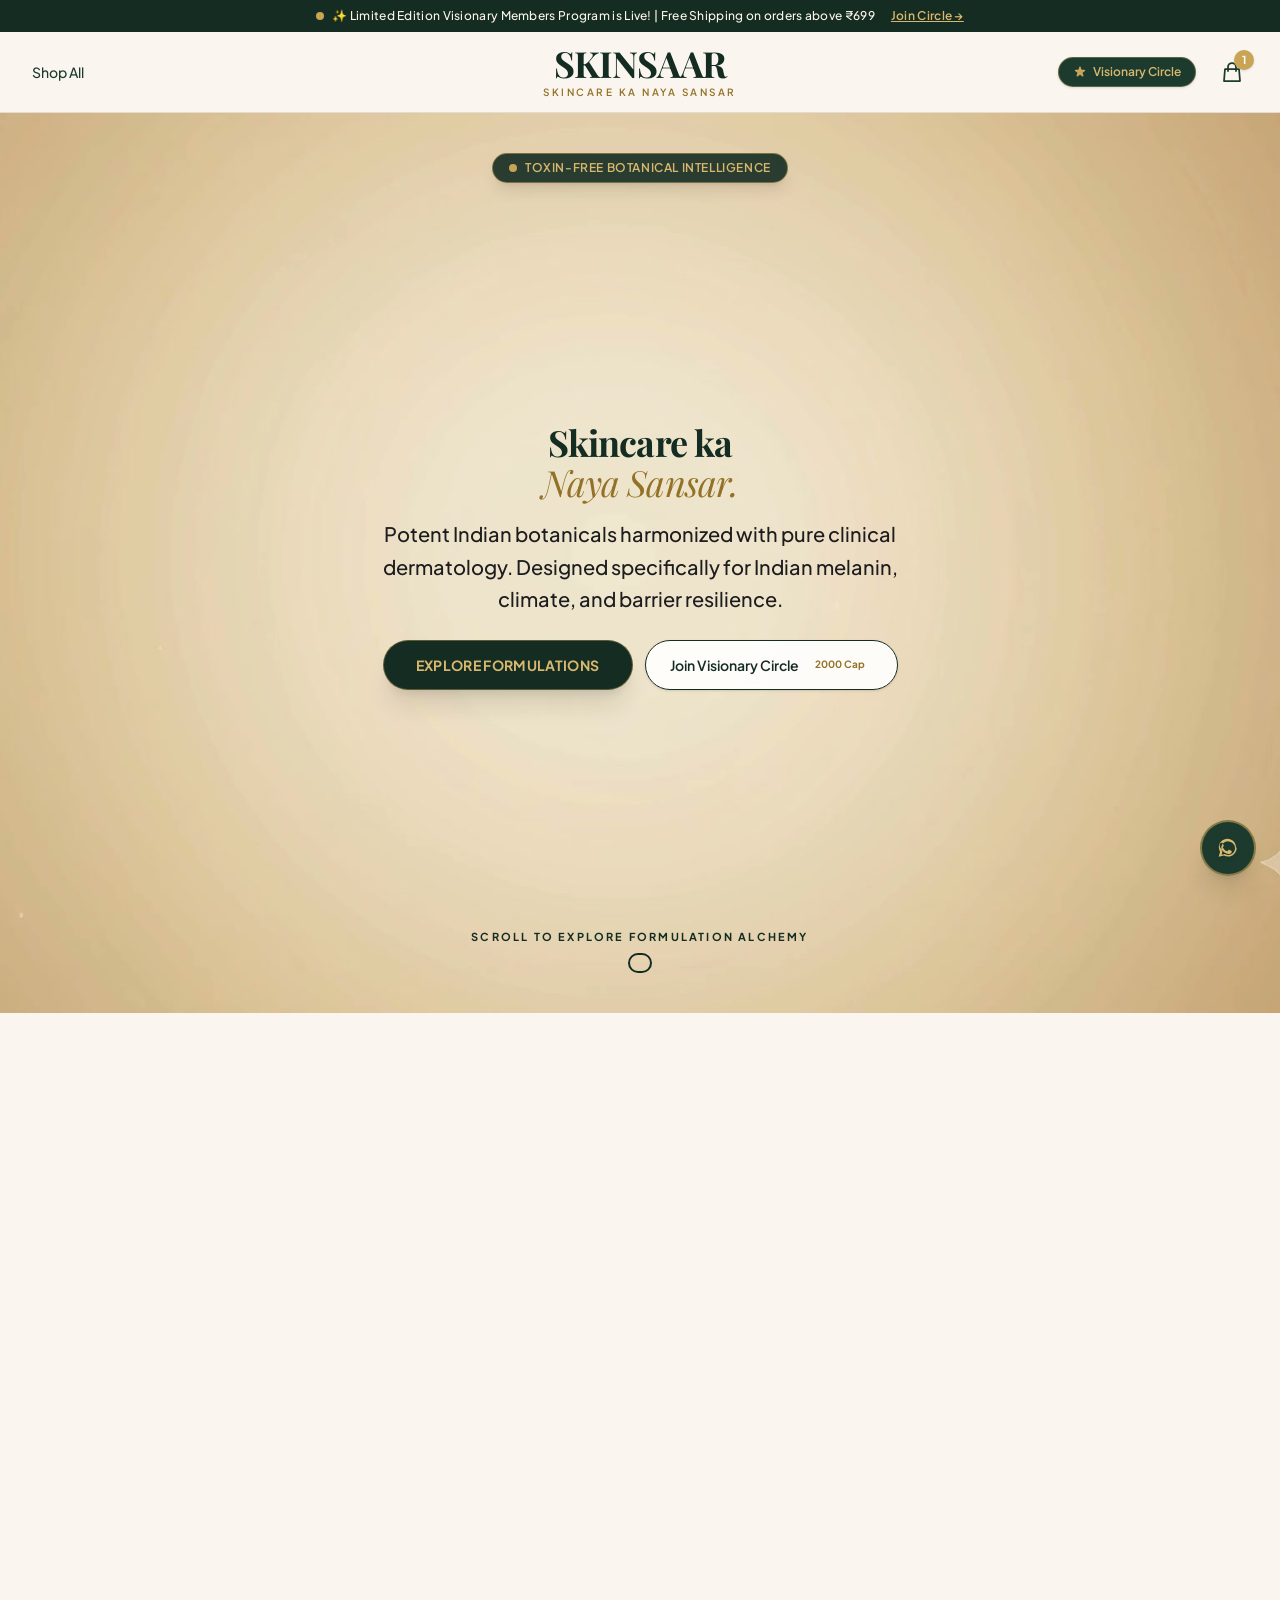
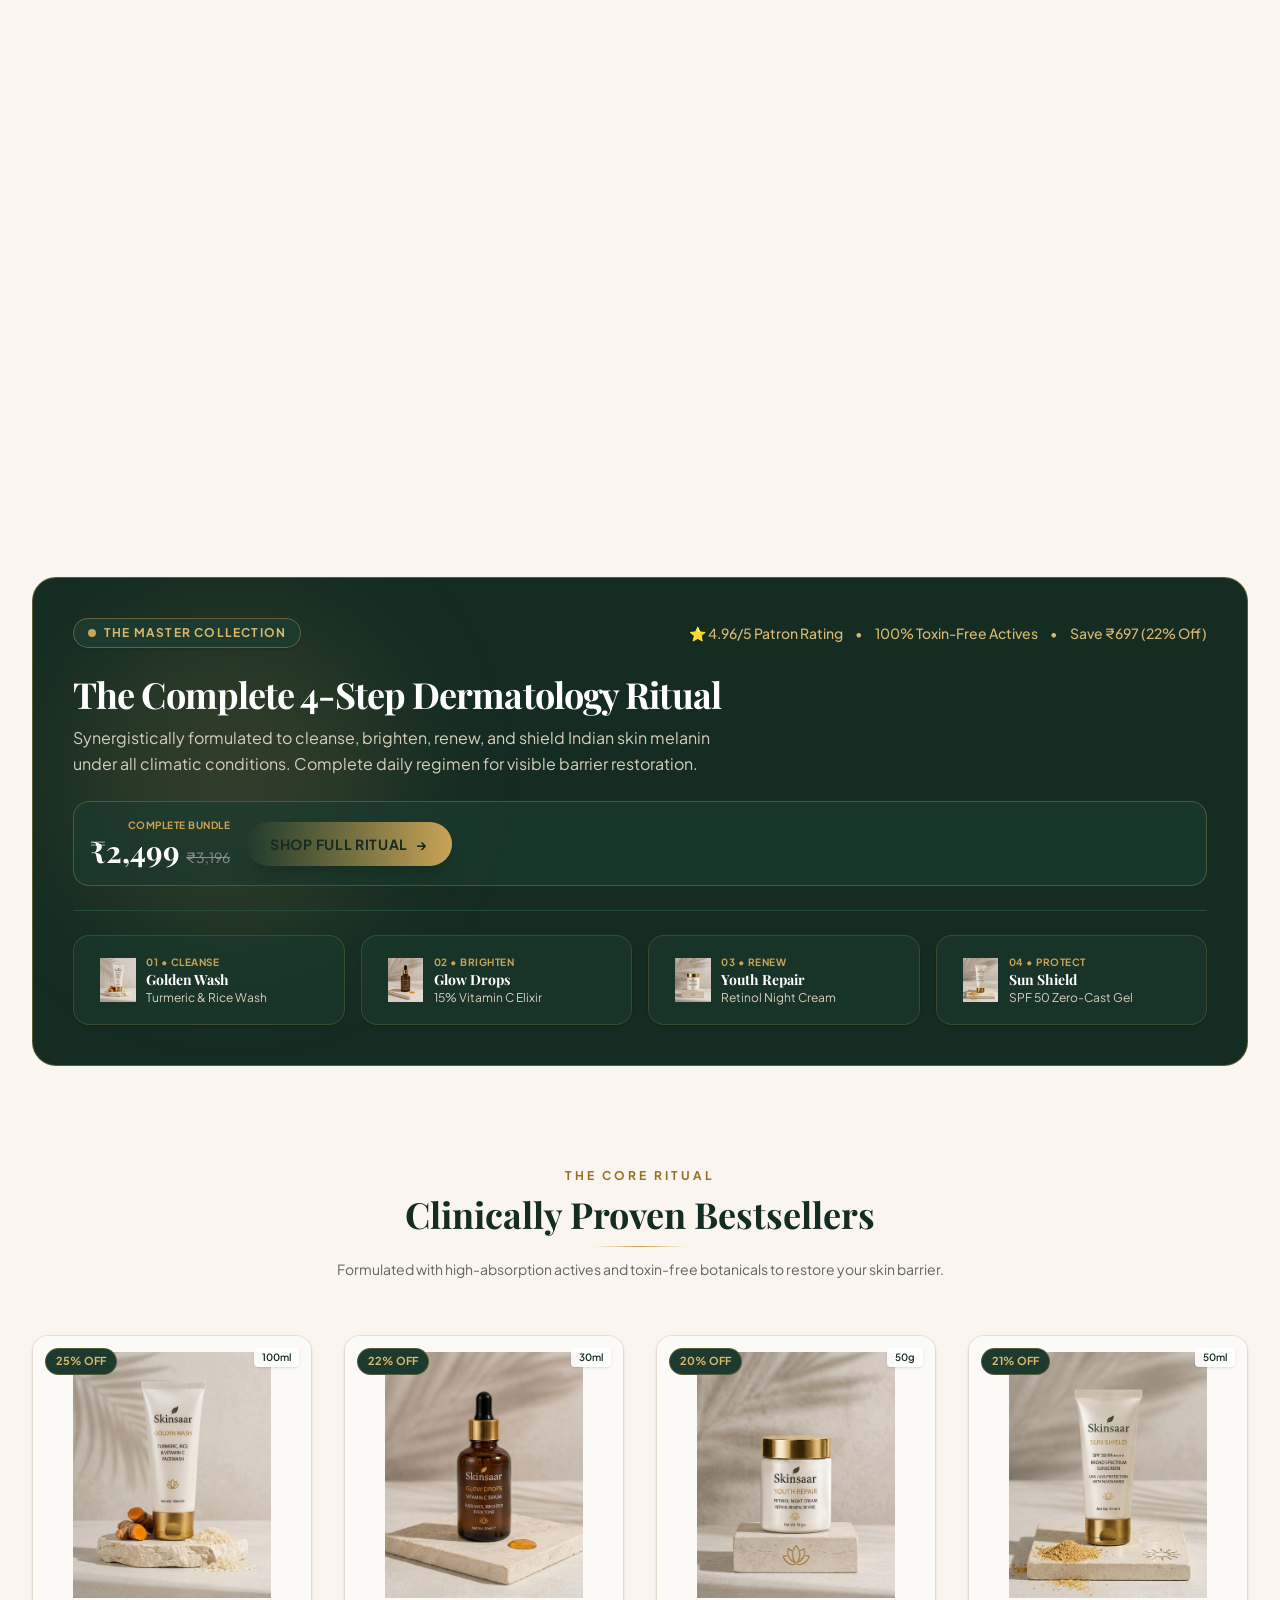
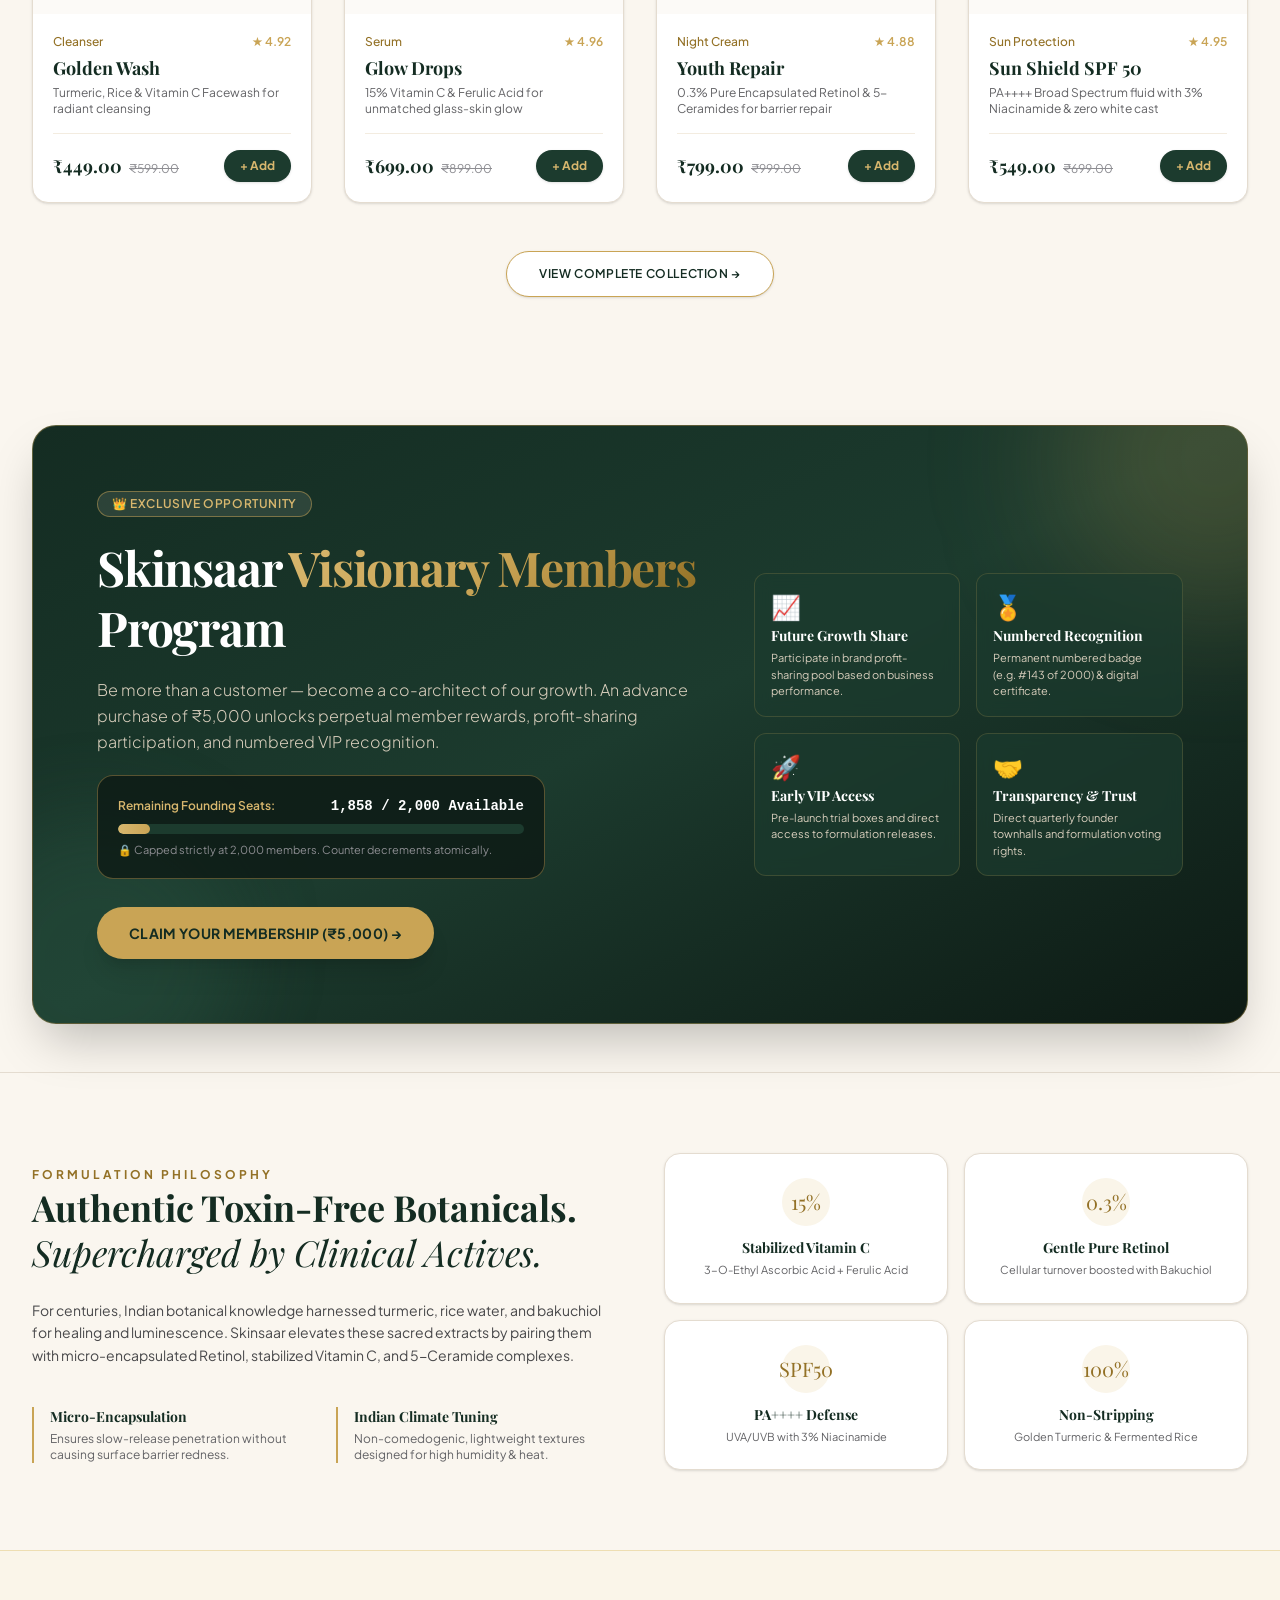
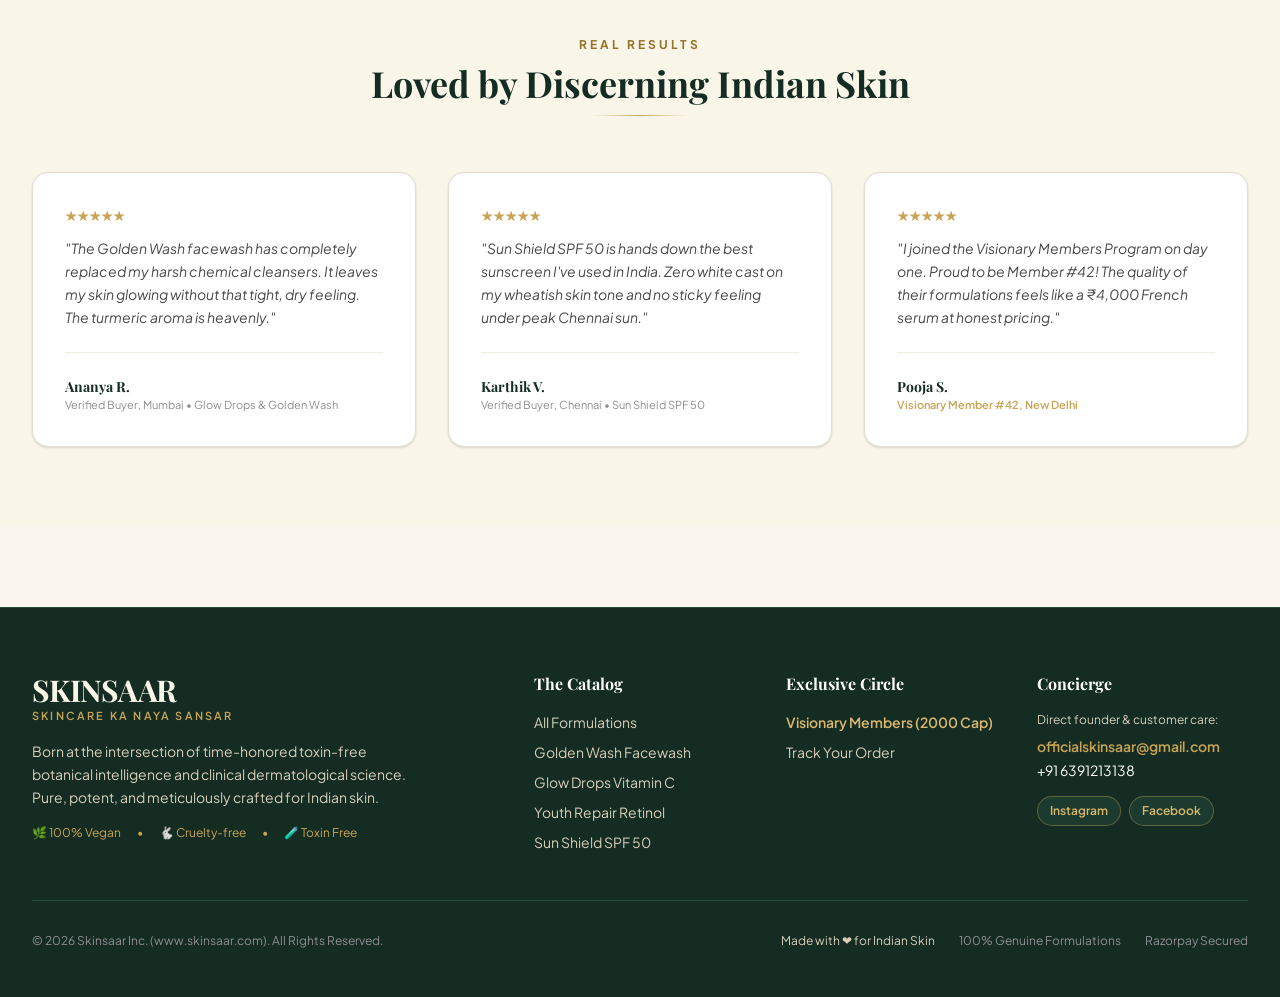
==== commit 0fa8faab: "Favicon Update" ====
--- a/index.html
+++ b/index.html
@@ -5,6 +5,14 @@
     <meta name="viewport" content="width=device-width, initial-scale=1.0">
     <title>Skinsaar — Skincare ka Naya Sansar | Luxury Toxin-Free Dermatology</title>
     <meta name="description" content="Skinsaar is an Indian D2C luxury skincare brand merging potent botanical intelligence with clinically backed actives for radiant, healthy Indian skin.">
+    
+    <!-- Favicon & PWA Icons -->
+    <link rel="icon" type="image/png" href="/favicon-96x96.png" sizes="96x96" />
+    <link rel="icon" type="image/svg+xml" href="/favicon.svg" />
+    <link rel="shortcut icon" href="/favicon.ico" />
+    <link rel="apple-touch-icon" sizes="180x180" href="/apple-touch-icon.png" />
+    <meta name="apple-mobile-web-app-title" content="Skinsaar" />
+    <link rel="manifest" href="/site.webmanifest" />
     
     <!-- Google Fonts -->
     <link rel="preconnect" href="https://fonts.googleapis.com">
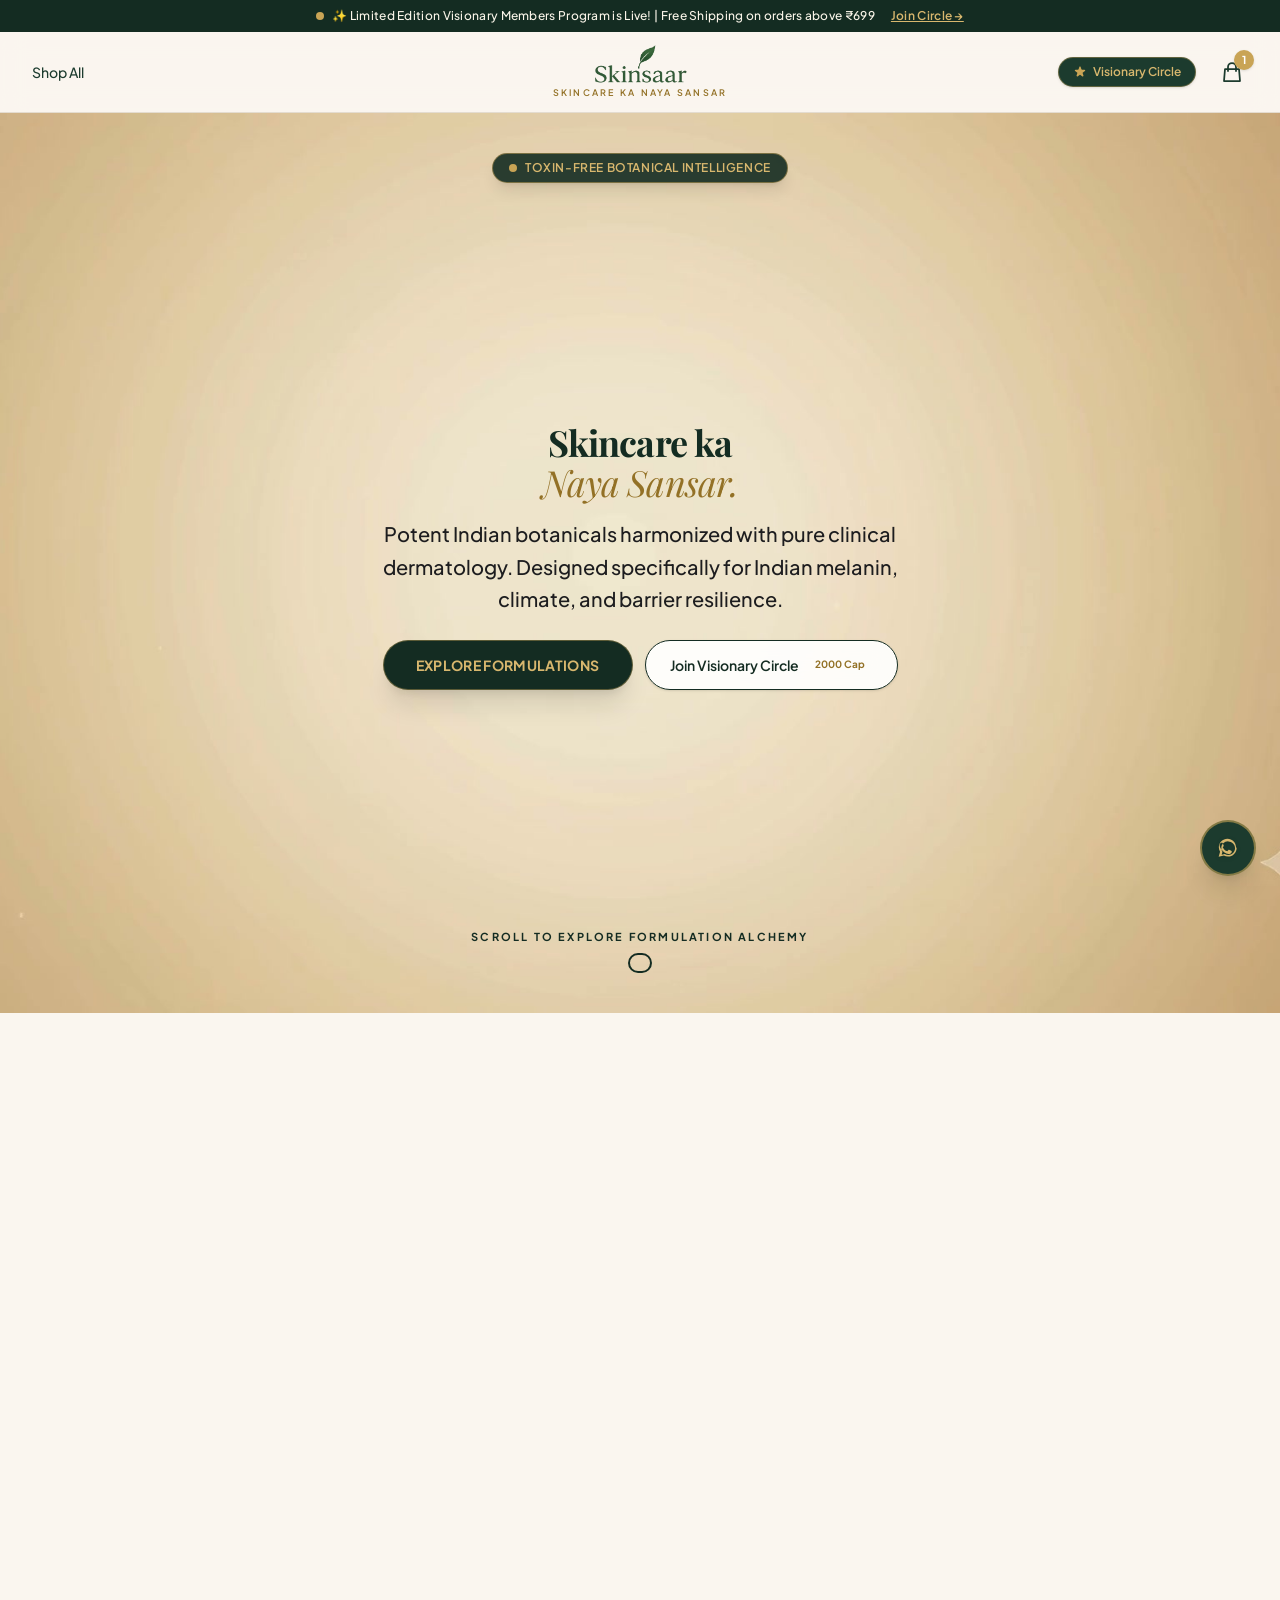
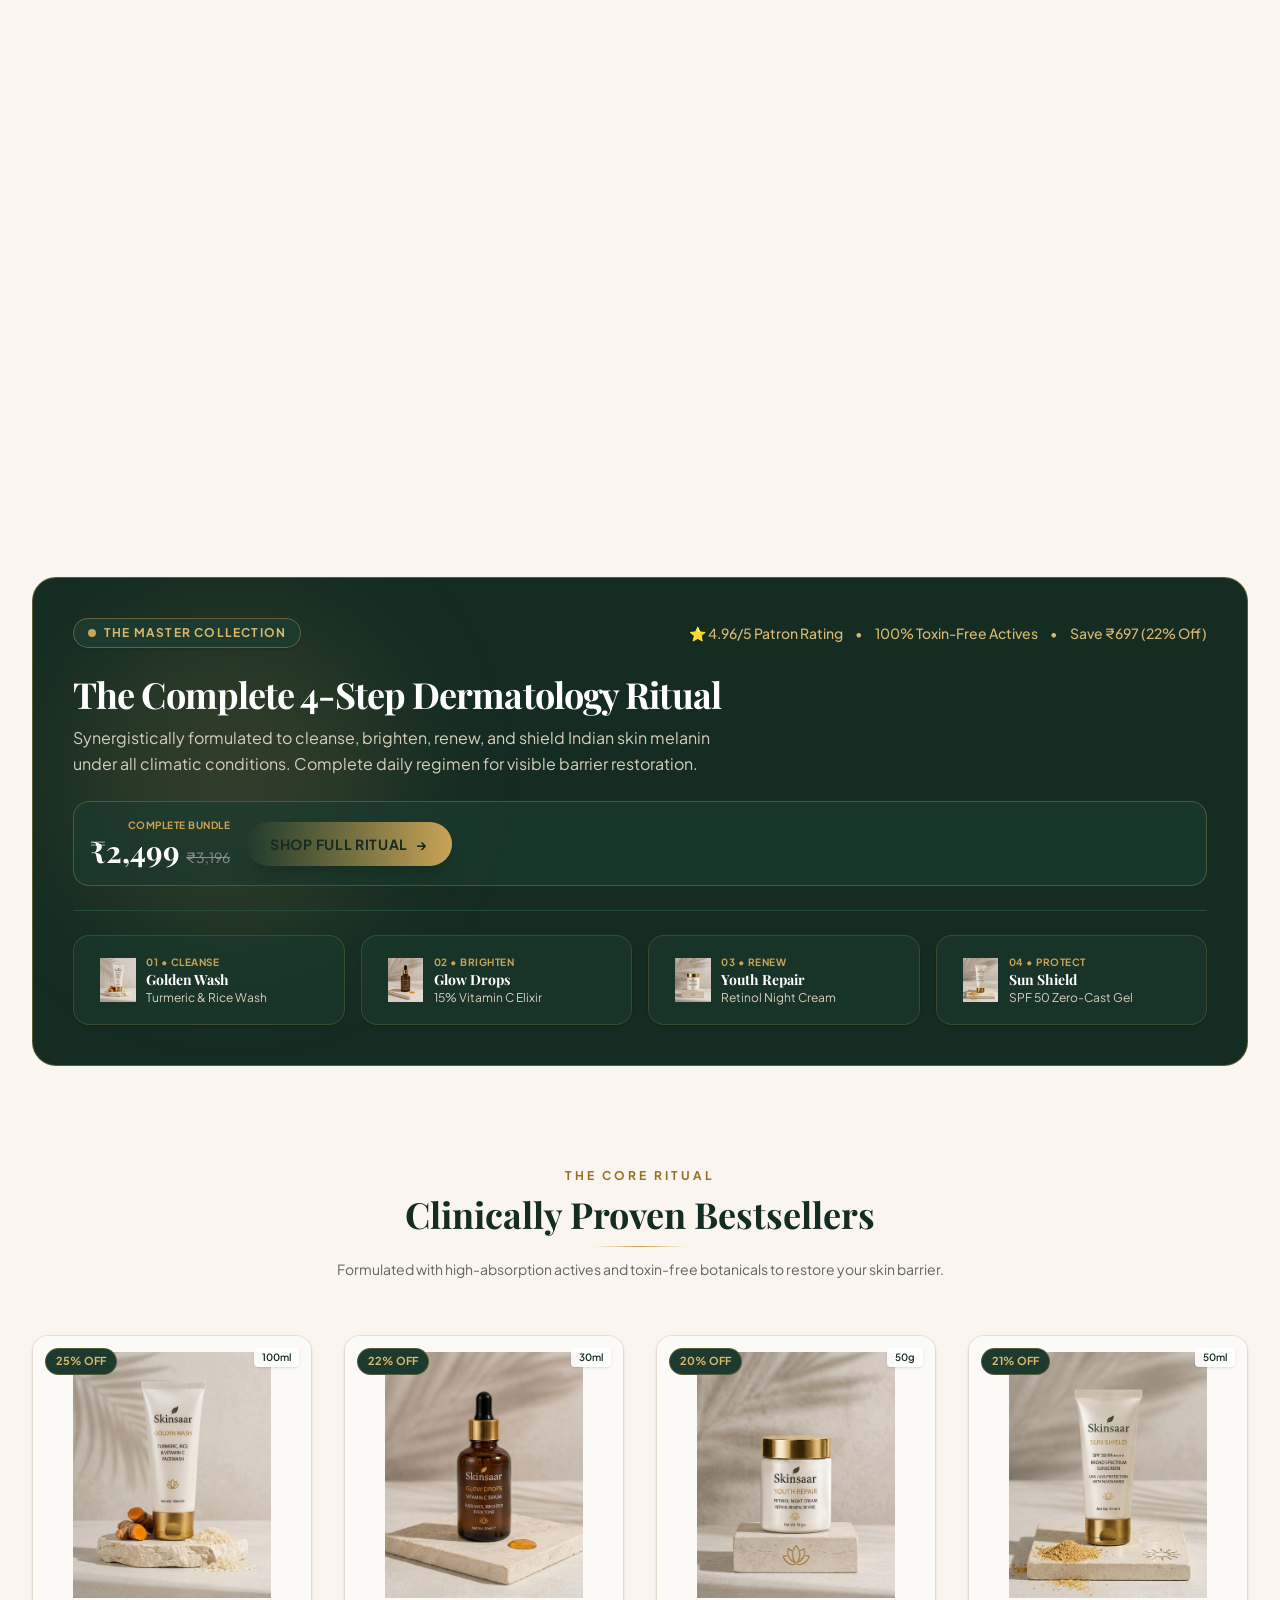
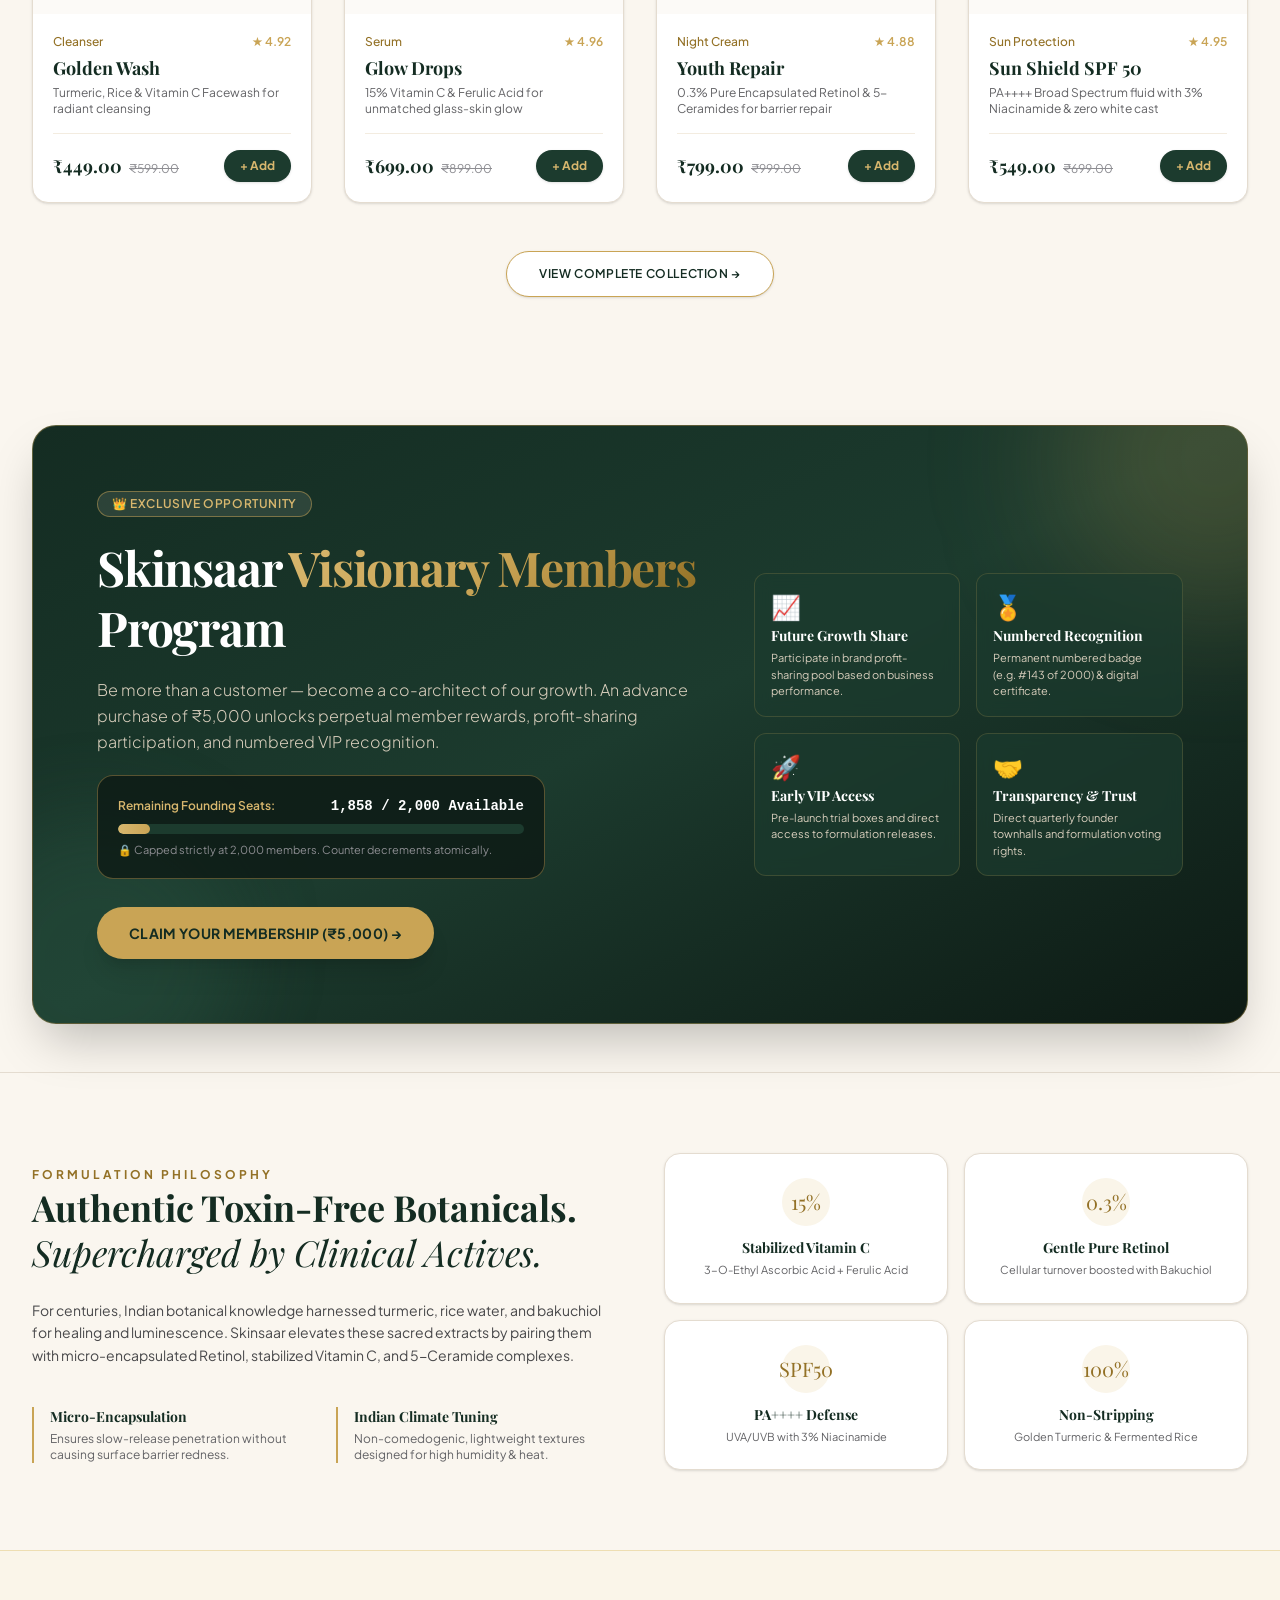
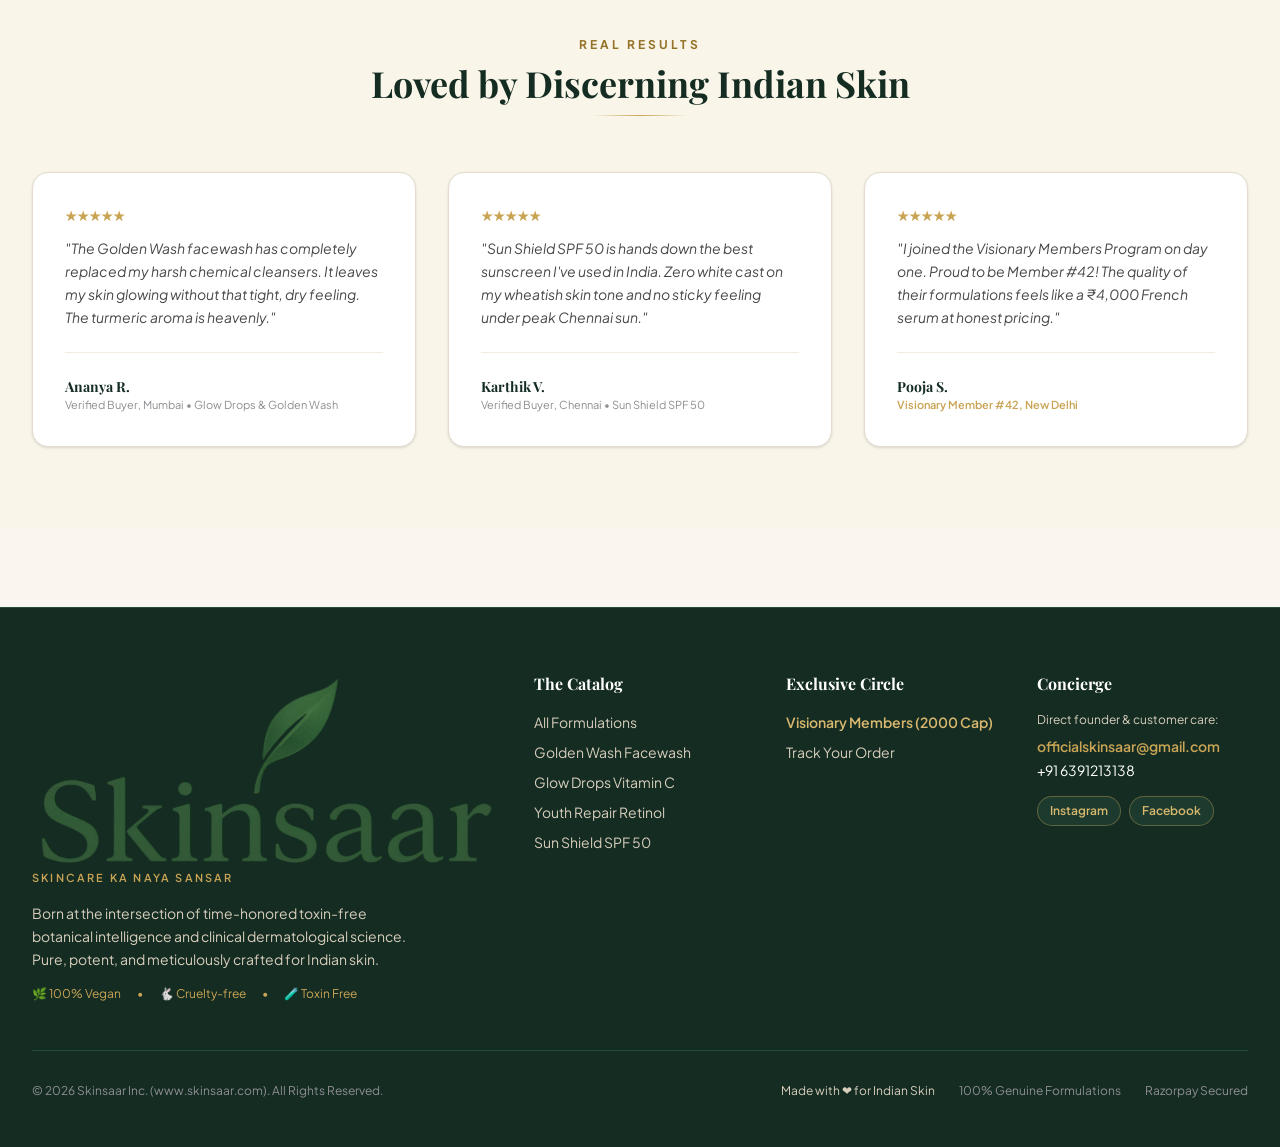
==== commit 07bb6f38: "Logo" ====
--- a/index.html
+++ b/index.html
@@ -89,9 +89,9 @@
 
                 <!-- Center Column: Horizontally Centered Brand Wordmark -->
                 <div class="flex items-center justify-center text-center px-2">
-                    <a href="index.html" class="group block py-1">
-                        <span class="font-serif text-2xl sm:text-3xl md:text-4xl tracking-tight text-[#142C22] group-hover:text-[#C9A455] transition-colors duration-300 font-bold block leading-none">SKINSAAR</span>
-                        <span class="block text-[8.5px] sm:text-[10px] tracking-[0.22em] sm:tracking-[0.25em] text-[#937126] uppercase font-sans font-semibold mt-1 whitespace-nowrap">Skincare ka Naya Sansar</span>
+                    <a href="index.html" class="group flex flex-col items-center justify-center py-1">
+                        <img src="Web-Skinsaar-logo-transparent.png" alt="Skinsaar" class="h-10 sm:h-12 md:h-14 w-auto object-contain transition-transform duration-300 group-hover:scale-105">
+                        <span class="block text-[9px] sm:text-[10.5px] tracking-[0.22em] sm:tracking-[0.25em] text-[#937126] uppercase font-sans font-semibold mt-0.5 whitespace-nowrap group-hover:text-[#C9A455] transition-colors duration-300">Skincare ka Naya Sansar</span>
                     </a>
                 </div>
 
@@ -844,9 +844,9 @@
                 
                 <!-- Col 1 & 2: Brand Heritage & Story -->
                 <div class="lg:col-span-2 space-y-4">
-                    <a href="index.html" class="block">
-                        <span class="font-serif text-3xl font-bold tracking-tight text-[#FAF5E9]">SKINSAAR</span>
-                        <span class="block text-[11px] tracking-[0.2em] text-[#C9A455] uppercase font-semibold">Skincare ka Naya Sansar</span>
+                    <a href="index.html" class="group inline-block">
+                        <img src="Web-Skinsaar-logo-transparent.png" alt="Skinsaar" class="h-11 sm:h-12 w-auto object-contain brightness-0 invert opacity-95 group-hover:opacity-100 transition-opacity">
+                        <span class="block text-[11px] tracking-[0.2em] text-[#C9A455] uppercase font-semibold mt-1.5">Skincare ka Naya Sansar</span>
                     </a>
                     <p class="text-sm text-[#D8CEBC] leading-relaxed max-w-sm">
                         Born at the intersection of time-honored toxin-free botanical intelligence and clinical dermatological science. Pure, potent, and meticulously crafted for Indian skin.
